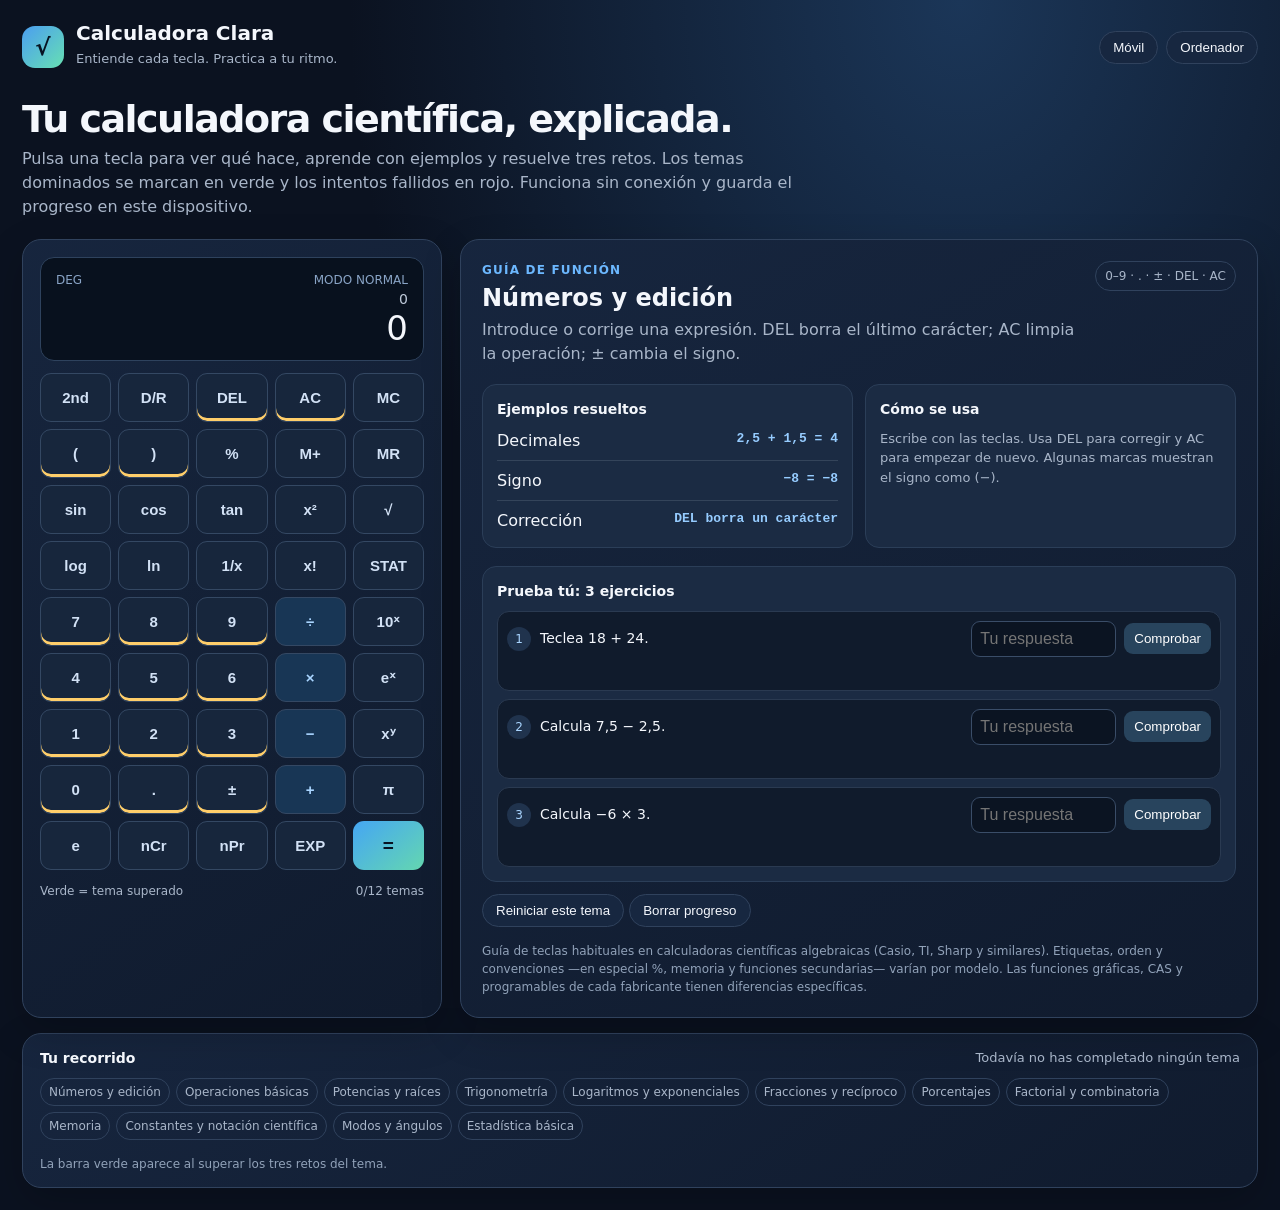
==== calculadora-cientifica/index.html @ 8435534e "Corrige la carga de Calculadora Clara" ====
<!doctype html>
<html lang="es"><head><meta charset="utf-8"><meta name="viewport" content="width=device-width,initial-scale=1"><meta name="theme-color" content="#101a2b"><title>Calculadora Clara</title>
<style>
:root{color-scheme:dark;--bg:#0b1220;--p:#142137;--p2:#1b2b43;--line:#30425d;--text:#f4f7fc;--muted:#a9b6c9;--blue:#6cb8ff;--green:#65e0b1;--red:#ff7585;font:16px/1.5 system-ui,sans-serif}*{box-sizing:border-box}body{margin:0;background:radial-gradient(ellipse at 75% 0,#1b3658,transparent 45%),var(--bg);color:var(--text);min-height:100vh}.app{max-width:1400px;margin:auto;padding:22px}.top{display:flex;align-items:center;justify-content:space-between;margin-bottom:25px}.brand{display:flex;gap:12px;align-items:center}.mark{display:grid;place-items:center;width:42px;height:42px;border-radius:13px;background:linear-gradient(135deg,#4b9ef0,#67e0b3);color:#071321;font-size:23px;font-weight:900}.brand h1{font-size:20px;margin:0;line-height:1.15}.brand p{font-size:13px;color:var(--muted);margin:4px 0}.actions{display:flex;gap:8px}.btn{border:1px solid var(--line);background:#172740;color:var(--text);border-radius:999px;padding:8px 13px;cursor:pointer}.btn[aria-pressed=true]{border-color:var(--blue);color:var(--blue)}.hero{margin-bottom:20px}.hero h2{font-size:clamp(26px,3vw,38px);line-height:1.12;margin:0 0 7px;letter-spacing:-.04em}.hero p{color:var(--muted);margin:0;max-width:800px}.layout{display:grid;grid-template-columns:minmax(300px,420px) minmax(390px,1fr);gap:18px}.panel{background:linear-gradient(145deg,#17263ff5,#101b2efa);border:1px solid var(--line);border-radius:19px;box-shadow:0 14px 40px #0003}.calc{padding:17px}.screen{background:#08111e;border:1px solid #2e425d;border-radius:14px;padding:13px 15px;min-height:104px;text-align:right;display:flex;flex-direction:column;justify-content:space-between;margin-bottom:12px}.meta{display:flex;justify-content:space-between;color:#89a4c6;font-size:12px}.expr{color:#bdc9d9;font-size:14px;min-height:21px;overflow-wrap:anywhere}.result{font-size:34px;line-height:1.1;overflow-wrap:anywhere}.keys{display:grid;grid-template-columns:repeat(5,1fr);gap:7px}.key{min-height:49px;border:1px solid #344863;border-radius:11px;background:#21314a;color:inherit;font-weight:650;font-size:15px;cursor:pointer}.key:hover{border-color:var(--blue)}.key.f{background:#17263c;color:#d2e1f5}.key.op{background:#183655;color:#a9d5ff}.key.eq{background:linear-gradient(140deg,#45a6f4,#64d7b0);color:#071321;border:0;font-size:19px}.key[data-state=good]{background:#144633;border-color:#3ac58c}.key[data-state=bad]{background:#512732;border-color:#ef667a}.key[data-state=working]{box-shadow:inset 0 -3px #ffce6a}.calcfoot{display:flex;justify-content:space-between;color:var(--muted);font-size:12px;margin-top:12px}.study{padding:21px}.eyebrow{font-size:12px;letter-spacing:.1em;color:var(--blue);font-weight:750}.head{display:flex;justify-content:space-between;gap:12px}.study h3{font-size:24px;margin:5px 0;line-height:1.2}.intro{color:var(--muted);margin:0}.pill{border:1px solid var(--line);border-radius:20px;height:max-content;padding:5px 9px;color:var(--muted);font-size:12px;white-space:nowrap}.cards{display:grid;grid-template-columns:1fr 1fr;gap:12px;margin:18px 0}.sub{background:var(--p2);border:1px solid #2b3e58;border-radius:14px;padding:14px}.sub h4{margin:0 0 9px;font-size:14px}.examples{display:grid;gap:8px}.example{display:flex;justify-content:space-between;gap:7px;padding-bottom:7px;border-bottom:1px solid #34445a}.example:last-child{border:0;padding:0}.example code{color:#96ccff;font-weight:600;font-size:13px}.hint,.note{font-size:13px;color:var(--muted);margin:0}.tasks{display:grid;gap:8px}.task{display:grid;grid-template-columns:25px 1fr minmax(100px,145px) auto;align-items:center;gap:8px;background:#101b2c;border:1px solid #2a3a51;border-radius:12px;padding:9px}.num{display:grid;place-items:center;width:24px;height:24px;border-radius:50%;background:#20334d;color:#a9d5ff;font-size:12px}.q{font-size:14px;margin:0}.answer{min-width:0;width:100%;background:#0b1422;border:1px solid #3a4d68;border-radius:9px;color:white;padding:8px;font-size:16px}.check{border:0;background:#28445d;border-radius:9px;color:white;padding:8px 10px;cursor:pointer}.msg{grid-column:2/-1;font-size:12px;color:var(--muted);min-height:16px}.msg.ok{color:var(--green)}.msg.no{color:#ff9aa5}.reset{margin-top:12px}.progress{padding:14px 17px;margin-top:15px}.phead{display:flex;justify-content:space-between;margin-bottom:9px}.phead strong{font-size:14px}.phead span{color:var(--muted);font-size:13px}.chips{display:flex;flex-wrap:wrap;gap:6px}.chip{border:1px solid var(--line);border-radius:20px;padding:4px 8px;color:var(--muted);font-size:12px}.chip.good{background:#12422f;color:#9cf0cc;border-color:#317d60}.chip.bad{background:#421e29;color:#ffbdc5;border-color:#854350}.note{font-size:12px;color:#91a2b9;margin-top:15px}.toast{position:fixed;bottom:18px;left:50%;transform:translate(-50%,18px);opacity:0;background:#e8f6ff;color:#102238;padding:10px 15px;border-radius:10px;transition:.2s;pointer-events:none}.toast.show{opacity:1;transform:translate(-50%,0)}button:focus-visible,input:focus-visible{outline:3px solid var(--blue);outline-offset:2px}
@media(max-width:900px){.layout{grid-template-columns:minmax(280px,360px) minmax(360px,1fr)}.key{min-height:46px}}
@media(max-width:740px){.app{padding:13px}.top{align-items:flex-start}.brand h1{font-size:18px}.layout{display:flex;flex-direction:column}.layout>*{width:100%}.hero p{font-size:14px}.calc{padding:13px}.keys{gap:6px}.study{padding:17px}.cards{grid-template-columns:1fr;margin:14px 0}.task{grid-template-columns:24px 1fr auto}.q{grid-column:2/4}.answer{grid-column:2/3}.check{grid-column:3/4}.msg{grid-column:2/4}}
@media(max-width:420px){.app{padding:10px}.keys{gap:5px}.key{min-height:43px;font-size:14px}.calc{padding:10px}.study{padding:14px}.head{display:block}.pill{display:inline-block;margin-top:9px}.actions{flex-direction:column}}
@media(min-width:741px){body.mobile .layout{display:flex;flex-direction:column}body.mobile .layout>*{width:100%}body.desktop .layout{display:grid;grid-template-columns:minmax(300px,420px) minmax(390px,1fr)}}
</style></head><body><main class="app">
<header class="top"><div class="brand"><div class="mark">√</div><div><h1>Calculadora Clara</h1><p>Entiende cada tecla. Practica a tu ritmo.</p></div></div><div class="actions"><button class="btn" id="mob">Móvil</button><button class="btn" id="desk">Ordenador</button></div></header>
<section class="hero"><h2>Tu calculadora científica, explicada.</h2><p>Pulsa una tecla para ver qué hace, aprende con ejemplos y resuelve tres retos. Los temas dominados se marcan en verde y los intentos fallidos en rojo. Funciona sin conexión y guarda el progreso en este dispositivo.</p></section>
<div class="layout"><section class="panel calc"><div class="screen" aria-live="polite"><div class="meta"><span id="angle">DEG</span><span id="shift">MODO NORMAL</span></div><div class="expr" id="expr">0</div><div class="result" id="result">0</div></div><div class="keys" id="keys"></div><div class="calcfoot"><span>Verde = tema superado</span><span id="count">0/12 temas</span></div></section>
<section class="panel study" aria-live="polite"><div class="head"><div><div class="eyebrow">GUÍA DE FUNCIÓN</div><h3 id="title">Explora la calculadora</h3><p class="intro" id="intro"></p></div><span class="pill" id="aliases">Guía adaptable</span></div><div class="cards"><section class="sub"><h4>Ejemplos resueltos</h4><div class="examples" id="examples"></div></section><section class="sub"><h4>Cómo se usa</h4><p class="hint" id="hint"></p></section></div><section class="sub"><h4>Prueba tú: 3 ejercicios</h4><div class="tasks" id="tasks"></div></section><button class="btn reset" id="reset">Reiniciar este tema</button> <button class="btn reset" id="resetall">Borrar progreso</button><p class="note">Guía de teclas habituales en calculadoras científicas algebraicas (Casio, TI, Sharp y similares). Etiquetas, orden y convenciones —en especial %, memoria y funciones secundarias— varían por modelo. Las funciones gráficas, CAS y programables de cada fabricante tienen diferencias específicas.</p></section></div>
<section class="panel progress"><div class="phead"><strong>Tu recorrido</strong><span id="ptext">Todavía no has completado ningún tema</span></div><div class="chips" id="chips"></div><p class="note">La barra verde aparece al superar los tres retos del tema.</p></section></main><div class="toast" id="toast"></div>
<script>
const D={
numbers:['Números y edición','Introduce o corrige una expresión. DEL borra el último carácter; AC limpia la operación; ± cambia el signo.','0–9 · . · ± · DEL · AC',[['Decimales','2,5 + 1,5 = 4'],['Signo','−8 = −8'],['Corrección','DEL borra un carácter']],'Escribe con las teclas. Usa DEL para corregir y AC para empezar de nuevo. Algunas marcas muestran el signo como (−).',[['Teclea 18 + 24.',42],['Calcula 7,5 − 2,5.',5],['Calcula −6 × 3.',-18]]],
arithmetic:['Operaciones básicas','La prioridad habitual es multiplicación y división antes de suma y resta.','+ · − · × · ÷ · =',[['Prioridad','3 + 4 × 2 = 11'],['Paréntesis','(3 + 4) × 2 = 14'],['División','45 ÷ 9 = 5']],'Usa paréntesis para cambiar la prioridad y = para calcular.',[['Calcula 16 + 27.',43],['Calcula 9 × 8 − 12.',60],['Calcula (36 + 12) ÷ 6.',8]]],
powers:['Potencias y raíces','Elevar multiplica una base por sí misma. La raíz cuadrada deshace el cuadrado; algunos modelos añaden raíces cúbicas y de índice n.','x² · xʸ · √ · ³√ · ⁿ√',[['Cuadrado','7² = 49'],['Raíz','√144 = 12'],['Potencia','2⁵ = 32']],'Escribe la base y pulsa x². Para xʸ, introduce base, exponente y =. La raíz puede estar impresa encima de otra tecla.',[['Calcula 9².',81],['Calcula √196.',14],['Calcula 3 elevado a 4.',81]]],
trig:['Trigonometría','Seno, coseno y tangente relacionan un ángulo con los lados de un triángulo. Comprueba DEG/RAD antes de operar.','sin · cos · tan · inversas',[['Seno','sin(30°) = 0,5'],['Coseno','cos(60°) = 0,5'],['Tangente','tan(45°) = 1']],'Selecciona DEG para estos retos. SHIFT/2nd suele activar la función inversa. La posición y el orden varían entre modelos.',[['En DEG: sin(30°).',.5],['En DEG: cos(60°).',.5],['En DEG: tan(45°).',1]]],
logs:['Logaritmos y exponenciales','log responde a «¿a qué exponente elevo 10?». ln es el logaritmo natural, de base e.','log · ln · 10ˣ · eˣ',[['Base 10','log(1000) = 3'],['Natural','ln(e) = 1'],['Exponencial','10² = 100']],'log/10ˣ y ln/eˣ suelen compartir tecla: SHIFT/2nd activa la función secundaria.',[['Calcula log(100).',2],['Calcula ln(e²).',2],['Calcula 10³.',1000]]],
fractions:['Fracciones y recíproco','Una fracción a/b equivale a una división. S↔D alterna entre decimal y fracción en modelos compatibles.','a b/c · S↔D · 1/x',[['Fracción','3/4 = 0,75'],['Recíproco','1/8 = 0,125'],['División','7/2 = 3,5']],'Usa ÷ o 1/x para invertir el valor. Las teclas de fracción son específicas de algunos modelos.',[['Calcula 3 ÷ 4.',.75],['Calcula 1 ÷ 5.',.2],['Calcula 7 ÷ 2.',3.5]]],
percent:['Porcentajes','% significa centésimas. La regla en operaciones encadenadas puede cambiar según la marca.','% · porcentaje',[['Porcentaje','15 ÷ 100 = 0,15'],['Parte','200 × 15 ÷ 100 = 30'],['Aumento','80 + 10 % de 80 = 88']],'Para hallar un porcentaje: total × porcentaje ÷ 100. Verifica el manual para operaciones directas con %.',[['10 % de 250.',25],['25 % de 80.',20],['60 sube un 10 %. Precio final?',66]]],
factorial:['Factorial y combinatoria','n! multiplica enteros desde 1 hasta n. nCr cuenta combinaciones; nPr cuenta permutaciones.','x! · nCr · nPr',[['Factorial','5! = 120'],['Combinación','5C2 = 10'],['Permutación','5P2 = 20']],'! suele ser secundaria. nCr y nPr suelen aparecer en PROB; introduce n, función y r.',[['4 factorial.',24],['Combinaciones de 6 tomados de 2.',15],['Permutaciones de 5 tomados de 2.',20]]],
memory:['Memoria','MS guarda, MR recupera, M+ suma, M− resta y MC borra la memoria.','MC · MR · M+ · M− · MS · STO · RCL',[['Guardar','MS guarda el resultado'],['Recuperar','MR devuelve el valor'],['Acumular','M+ suma a memoria']],'Algunos modelos usan STO/RCL y varios registros M. Guarda y recupera el valor indicado en cada reto.',[['Guarda 12 y recupéralo.',12],['Guarda 7 y suma 5 con M+.',12],['Guarda 20 y resta 8 con M−.',12]]],
constants:['Constantes y notación científica','π y e son constantes. EXP/EE introduce un número multiplicado por una potencia de diez.','π · e · EXP · EE',[['Pi','π ≈ 3,14159'],['Constante e','e ≈ 2,71828'],['Científica','3 EXP 4 = 30 000']],'π y e pueden estar en una tecla secundaria. EXP/EE significa ×10^; no es la constante e.',[['π a dos decimales.',3.14],['e a dos decimales.',2.72],['Calcula 4 × 10³.',4000]]],
modes:['Modos y ángulos','DEG usa grados y RAD radianes. MODE/SETUP contiene opciones de formato y unidades que dependen del modelo.','MODE · SETUP · DEG · RAD · FIX · SCI',[['Grados','90° = π/2 rad'],['Radianes','π rad = 180°'],['Formato','FIX 2 muestra 2 decimales']],'Comprueba DEG/RAD antes de trigonometría. El contenido de MODE/SETUP varía entre modelos.',[['En DEG: sin(90°).',1],['En DEG: cos(0°).',1],['π radianes a grados.',180]]],
stats:['Estadística básica','El modo estadístico resume conjuntos de datos. x̄ es la media, n cuenta elementos y rango es máximo menos mínimo.','STAT · DATA · x̄ · σ · n',[['Media','2, 4, 6 → x̄ = 4'],['Recuento','2, 4, 6 → n = 3'],['Rango','6 − 2 = 4']],'Entra en STAT, introduce los datos con DATA o = y consulta resultados. Nombres y separadores varían.',[['Media de 2, 4 y 6.',4],['Cuántos datos: 5, 8, 11, 14?',4],['Rango de 3, 7 y 10.',7]]]
};
const K=[['modes','2nd'],['modes','D/R'],['numbers','DEL'],['numbers','AC'],['memory','MC'],['numbers','('],['numbers',')'],['percent','%'],['memory','M+'],['memory','MR'],['trig','sin'],['trig','cos'],['trig','tan'],['powers','x²'],['powers','√'],['logs','log'],['logs','ln'],['fractions','1/x'],['factorial','x!'],['stats','STAT'],['numbers','7'],['numbers','8'],['numbers','9'],['arithmetic','÷'],['logs','10ˣ'],['numbers','4'],['numbers','5'],['numbers','6'],['arithmetic','×'],['logs','eˣ'],['numbers','1'],['numbers','2'],['numbers','3'],['arithmetic','−'],['powers','xʸ'],['numbers','0'],['numbers','.'],['numbers','±'],['arithmetic','+'],['constants','π'],['constants','e'],['factorial','nCr'],['factorial','nPr'],['constants','EXP'],['arithmetic','=']];
let topicId='numbers',expr='',val=null,mem=0,shifted=false,ang='DEG',bad={},done=JSON.parse(localStorage.getItem('cc_done')||'{}');const $=s=>document.querySelector(s);
function fmt(x){if(!Number.isFinite(x))return'Error';return Number(x.toPrecision(11)).toLocaleString('es-ES',{maximumFractionDigits:9,useGrouping:false})}
function screen(){$('#expr').textContent=expr||'0';$('#result').textContent=val===null?'0':fmt(val);$('#angle').textContent=ang;$('#shift').textContent=shifted?'MODO SHIFT':'MODO NORMAL'}
function calculate(s){s=s.replaceAll('×','*').replaceAll('÷','/').replaceAll('−','-').replaceAll('π','PI').replace(/\b(e)\b/g,'EULER').replaceAll('^','**').replace(/(\d+(?:\.\d+)?)%/g,'($1/100)').replace(/(\d+(?:\.\d+)?)!/g,'fact($1)');if(!s.trim()||!/^[0-9+*/().,%\sA-Z_a-z*-]+$/.test(s))throw Error();let allow=['sin','cos','tan','asin','acos','atan','sqrt','log','ln','abs','fact','nCr','nPr','PI','EULER'];if((s.match(/[A-Za-z_]+/g)||[]).some(w=>!allow.includes(w)))throw Error();let r=ang==='DEG'?Math.PI/180:1;let f=new Function('sin','cos','tan','asin','acos','atan','sqrt','log','ln','abs','fact','nCr','nPr','PI','EULER','return ('+s+')');let comb=(n,k)=>{if(!Number.isInteger(n)||!Number.isInteger(k)||k<0||k>n)throw Error();let a=1;for(let i=1;i<=k;i++)a=a*(n-i+1)/i;return a},perm=(n,k)=>{if(!Number.isInteger(n)||!Number.isInteger(k)||k<0||k>n)throw Error();let a=1;for(let i=0;i<k;i++)a*=n-i;return a};let n=f(x=>Math.sin(x*r),x=>Math.cos(x*r),x=>Math.tan(x*r),x=>Math.asin(x)/r,x=>Math.acos(x)/r,x=>Math.atan(x)/r,Math.sqrt,Math.log10,Math.log,Math.abs,n=>{if(!Number.isInteger(n)||n<0||n>170)throw Error();let a=1;for(let i=2;i<=n;i++)a*=i;return a},comb,perm,Math.PI,Math.E);if(!Number.isFinite(n))throw Error();return n}
function renderTopic(id){if(id==='shift')return;topicId=id;let d=D[id];$('#title').textContent=d[0];$('#intro').textContent=d[1];$('#aliases').textContent=d[2];$('#examples').innerHTML=d[3].map(e=>'<div class="example"><span>'+e[0]+'</span><code>'+e[1]+'</code></div>').join('');$('#hint').textContent=d[4];renderTasks();paint()}
function renderTasks(){let d=D[topicId],flags=JSON.parse(localStorage.getItem('cc_tasks')||'{}')[topicId]||[];$('#tasks').innerHTML='';d[5].forEach((item,i)=>{let q=item[0],expected=item[1],row=document.createElement('div');row.className='task';row.innerHTML='<span class="num">'+(i+1)+'</span><p class="q">'+q+'</p><input class="answer" inputmode="decimal" placeholder="Tu respuesta" aria-label="Respuesta del ejercicio '+(i+1)+'"><button class="check">Comprobar</button><span class="msg"></span>';let input=row.querySelector('input'),msg=row.querySelector('.msg');if(flags[i]){msg.textContent='Reto superado';msg.className='msg ok'}row.querySelector('button').onclick=()=>{let got=Number(input.value.trim().replace(',','.')),ok=input.value.trim()!==''&&Number.isFinite(got)&&Math.abs(got-expected)<=Math.max(.0001,Math.abs(expected)*.0001),all=JSON.parse(localStorage.getItem('cc_tasks')||'{}');all[topicId]=all[topicId]||[false,false,false];if(ok){all[topicId][i]=true;msg.textContent='¡Correcto! Reto superado.';msg.className='msg ok'}else{bad[topicId]=true;msg.textContent='No coincide. Revisa el ejemplo y prueba otra vez.';msg.className='msg no'}localStorage.setItem('cc_tasks',JSON.stringify(all));if(all[topicId].every(Boolean)){done[topicId]=true;localStorage.setItem('cc_done',JSON.stringify(done));bad[topicId]=false;toast('¡Tema completado! Las teclas se han puesto en verde.')}paint()};$('#tasks').appendChild(row)})}
function paint(){document.querySelectorAll('.key').forEach(b=>{let id=b.dataset.topic;b.removeAttribute('data-state');if(done[id])b.dataset.state='good';else if(bad[id])b.dataset.state='bad';else if(topicId===id)b.dataset.state='working'});let ids=Object.keys(D),n=ids.filter(x=>done[x]).length;$('#count').textContent=n+'/'+ids.length+' temas';$('#ptext').textContent=n? n+' de '+ids.length+' temas completados':'Todavía no has completado ningún tema';$('#chips').innerHTML=ids.map(x=>'<span class="chip '+(done[x]?'good':bad[x]?'bad':'')+'">'+D[x][0]+'</span>').join('')}
function toast(s){let t=$('#toast');t.textContent=s;t.classList.add('show');clearTimeout(toast.timer);toast.timer=setTimeout(()=>t.classList.remove('show'),2300)}
function press(k,id){if(k==='2nd'){renderTopic('modes');shifted=!shifted;screen();return}renderTopic(id);if(k==='D/R'){ang=ang==='DEG'?'RAD':'DEG';screen();return}if(k==='EXP'){expr+='*10^(';screen();return}if(k==='AC'){expr='';val=0;screen();return}if(k==='DEL'){expr=expr.slice(0,-1);val=null;screen();return}if(k==='='){try{while((expr.match(/\(/g)||[]).length>(expr.match(/\)/g)||[]).length)expr+=')';val=calculate(expr);expr=String(val)}catch{val=NaN}screen();return}if('0123456789'.includes(k)||['.','+','−','×','÷','(',')','%'].includes(k)){expr+=k;val=null;screen();return}if(k==='±'){expr=expr?'-('+expr+')':'-';screen();return}if(['π','e'].includes(k)){expr+=k;screen();return}if(k==='x²'){expr+='^2';screen();return}if(k==='xʸ'){expr+='^';screen();return}if(k==='√'){expr+='sqrt(';screen();return}if(k==='1/x'){expr=expr?'1/('+expr+')':'1/(';screen();return}if(['sin','cos','tan'].includes(k)){expr+=(shifted?'a':'')+k+'(';shifted=false;screen();return}if(['log','ln'].includes(k)){expr+=k+'(';screen();return}if(k==='10ˣ'){expr+='10^(';screen();return}if(k==='eˣ'){expr+='e^(';screen();return}if(k==='x!'){expr+='!';screen();return}if(['MODE','STAT'].includes(k)){renderTopic(k==='STAT'?'stats':'modes');return}if(k==='MS'){try{mem=calculate(expr);toast('Valor guardado en memoria.')}catch{toast('Introduce primero una operación válida.')}return}if(k==='MR'){expr+=String(mem);screen();return}if(k==='M+'){try{mem+=calculate(expr);toast('Valor sumado a la memoria.')}catch{toast('Introduce primero una operación válida.')}return}if(k==='MC'){mem=0;toast('Memoria borrada.');return}if(['nCr','nPr'].includes(k)){expr=k+'('+expr+',';screen();return}}
function toast(x){let t=$('#toast');t.textContent=x;t.classList.add('show');clearTimeout(toast.timer);toast.timer=setTimeout(()=>t.classList.remove('show'),2200)}
document.querySelector('#reset').onclick=()=>{let a=JSON.parse(localStorage.getItem('cc_tasks')||'{}');delete a[topicId];localStorage.setItem('cc_tasks',JSON.stringify(a));delete done[topicId];localStorage.setItem('cc_done',JSON.stringify(done));delete bad[topicId];renderTasks();paint();toast('Retos reiniciados.')};
document.querySelector('#resetall').onclick=()=>{if(confirm('¿Borrar el progreso guardado en este dispositivo?')){localStorage.removeItem('cc_tasks');localStorage.removeItem('cc_done');done={};bad={};renderTasks();paint();toast('Progreso borrado.')}};
document.querySelector('#mob').onclick=()=>{document.body.classList.remove('desktop');document.body.classList.add('mobile');$('#mob').setAttribute('aria-pressed','true');$('#desk').setAttribute('aria-pressed','false')};
document.querySelector('#desk').onclick=()=>{document.body.classList.remove('mobile');document.body.classList.add('desktop');$('#desk').setAttribute('aria-pressed','true');$('#mob').setAttribute('aria-pressed','false')};
K.forEach(([id,k])=>{let b=document.createElement('button');b.className='key '+(['+','−','×','÷'].includes(k)?'op':k==='='?'eq':'f');b.dataset.topic=id;b.textContent=k;b.onclick=()=>press(k,id);$('#keys').appendChild(b)});renderTopic('numbers');screen();paint();
</script></body></html>
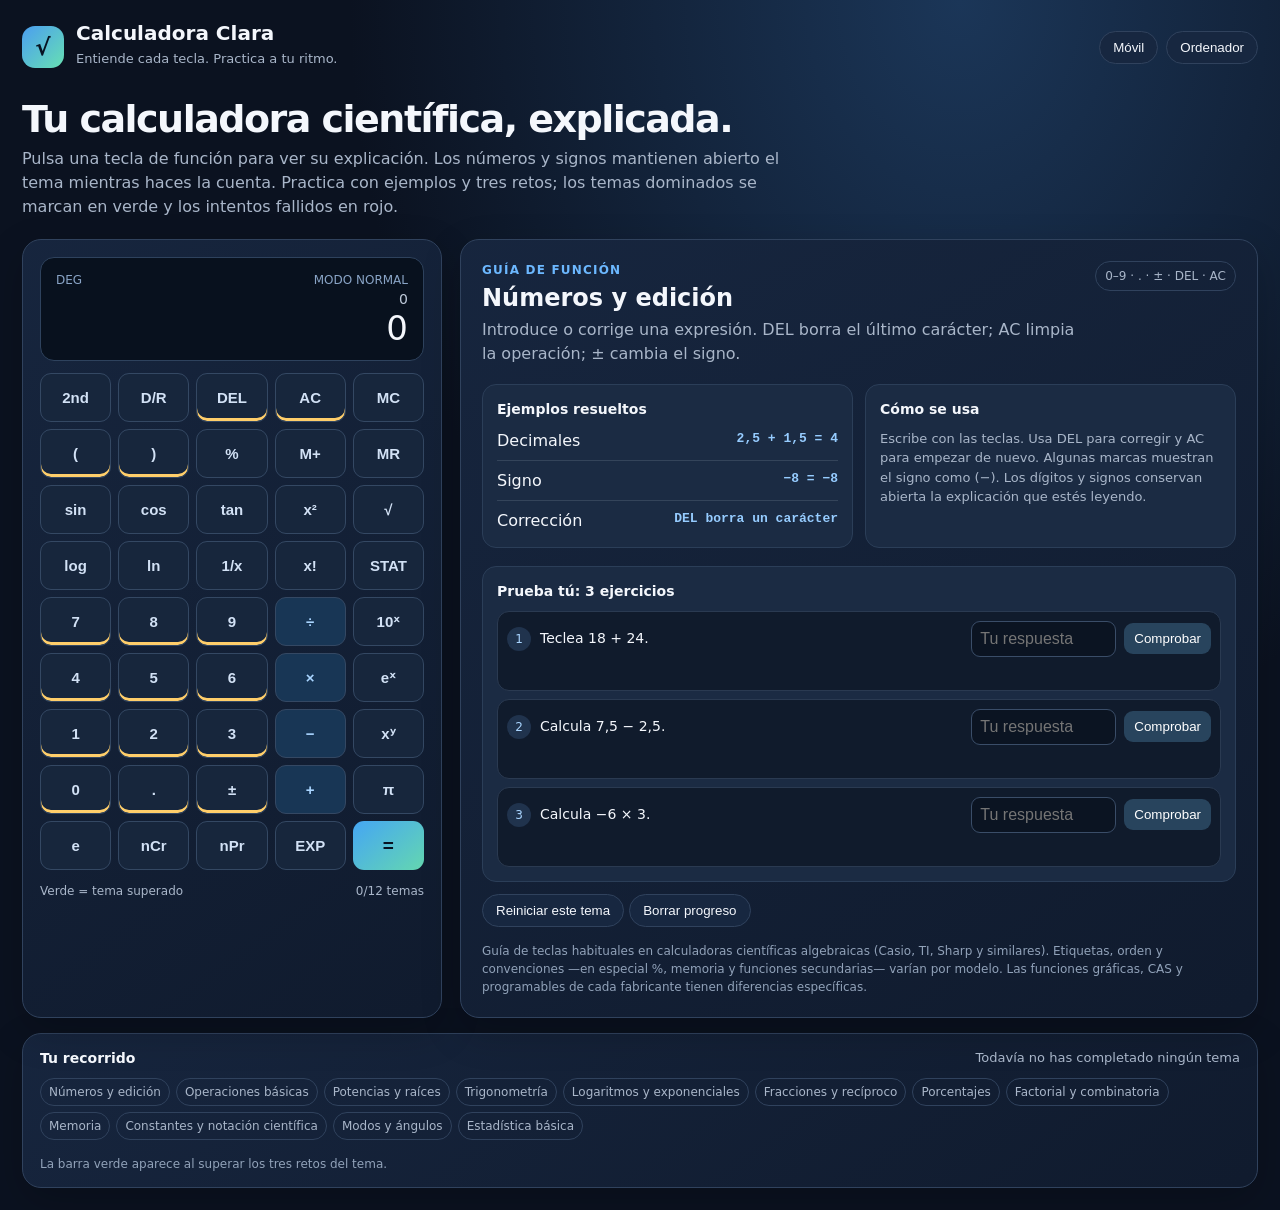
==== commit 27f84139: "Fix calculator input flow and unary operations" ====
--- a/calculadora-cientifica/index.html
+++ b/calculadora-cientifica/index.html
@@ -8,17 +8,17 @@
 @media(min-width:741px){body.mobile .layout{display:flex;flex-direction:column}body.mobile .layout>*{width:100%}body.desktop .layout{display:grid;grid-template-columns:minmax(300px,420px) minmax(390px,1fr)}}
 </style></head><body><main class="app">
 <header class="top"><div class="brand"><div class="mark">√</div><div><h1>Calculadora Clara</h1><p>Entiende cada tecla. Practica a tu ritmo.</p></div></div><div class="actions"><button class="btn" id="mob">Móvil</button><button class="btn" id="desk">Ordenador</button></div></header>
-<section class="hero"><h2>Tu calculadora científica, explicada.</h2><p>Pulsa una tecla para ver qué hace, aprende con ejemplos y resuelve tres retos. Los temas dominados se marcan en verde y los intentos fallidos en rojo. Funciona sin conexión y guarda el progreso en este dispositivo.</p></section>
+<section class="hero"><h2>Tu calculadora científica, explicada.</h2><p>Pulsa una tecla de función para ver su explicación. Los números y signos mantienen abierto el tema mientras haces la cuenta. Practica con ejemplos y tres retos; los temas dominados se marcan en verde y los intentos fallidos en rojo.</p></section>
 <div class="layout"><section class="panel calc"><div class="screen" aria-live="polite"><div class="meta"><span id="angle">DEG</span><span id="shift">MODO NORMAL</span></div><div class="expr" id="expr">0</div><div class="result" id="result">0</div></div><div class="keys" id="keys"></div><div class="calcfoot"><span>Verde = tema superado</span><span id="count">0/12 temas</span></div></section>
 <section class="panel study" aria-live="polite"><div class="head"><div><div class="eyebrow">GUÍA DE FUNCIÓN</div><h3 id="title">Explora la calculadora</h3><p class="intro" id="intro"></p></div><span class="pill" id="aliases">Guía adaptable</span></div><div class="cards"><section class="sub"><h4>Ejemplos resueltos</h4><div class="examples" id="examples"></div></section><section class="sub"><h4>Cómo se usa</h4><p class="hint" id="hint"></p></section></div><section class="sub"><h4>Prueba tú: 3 ejercicios</h4><div class="tasks" id="tasks"></div></section><button class="btn reset" id="reset">Reiniciar este tema</button> <button class="btn reset" id="resetall">Borrar progreso</button><p class="note">Guía de teclas habituales en calculadoras científicas algebraicas (Casio, TI, Sharp y similares). Etiquetas, orden y convenciones —en especial %, memoria y funciones secundarias— varían por modelo. Las funciones gráficas, CAS y programables de cada fabricante tienen diferencias específicas.</p></section></div>
 <section class="panel progress"><div class="phead"><strong>Tu recorrido</strong><span id="ptext">Todavía no has completado ningún tema</span></div><div class="chips" id="chips"></div><p class="note">La barra verde aparece al superar los tres retos del tema.</p></section></main><div class="toast" id="toast"></div>
 <script>
 const D={
-numbers:['Números y edición','Introduce o corrige una expresión. DEL borra el último carácter; AC limpia la operación; ± cambia el signo.','0–9 · . · ± · DEL · AC',[['Decimales','2,5 + 1,5 = 4'],['Signo','−8 = −8'],['Corrección','DEL borra un carácter']],'Escribe con las teclas. Usa DEL para corregir y AC para empezar de nuevo. Algunas marcas muestran el signo como (−).',[['Teclea 18 + 24.',42],['Calcula 7,5 − 2,5.',5],['Calcula −6 × 3.',-18]]],
+numbers:['Números y edición','Introduce o corrige una expresión. DEL borra el último carácter; AC limpia la operación; ± cambia el signo.','0–9 · . · ± · DEL · AC',[['Decimales','2,5 + 1,5 = 4'],['Signo','−8 = −8'],['Corrección','DEL borra un carácter']],'Escribe con las teclas. Usa DEL para corregir y AC para empezar de nuevo. Algunas marcas muestran el signo como (−). Los dígitos y signos conservan abierta la explicación que estés leyendo.',[['Teclea 18 + 24.',42],['Calcula 7,5 − 2,5.',5],['Calcula −6 × 3.',-18]]],
 arithmetic:['Operaciones básicas','La prioridad habitual es multiplicación y división antes de suma y resta.','+ · − · × · ÷ · =',[['Prioridad','3 + 4 × 2 = 11'],['Paréntesis','(3 + 4) × 2 = 14'],['División','45 ÷ 9 = 5']],'Usa paréntesis para cambiar la prioridad y = para calcular.',[['Calcula 16 + 27.',43],['Calcula 9 × 8 − 12.',60],['Calcula (36 + 12) ÷ 6.',8]]],
-powers:['Potencias y raíces','Elevar multiplica una base por sí misma. La raíz cuadrada deshace el cuadrado; algunos modelos añaden raíces cúbicas y de índice n.','x² · xʸ · √ · ³√ · ⁿ√',[['Cuadrado','7² = 49'],['Raíz','√144 = 12'],['Potencia','2⁵ = 32']],'Escribe la base y pulsa x². Para xʸ, introduce base, exponente y =. La raíz puede estar impresa encima de otra tecla.',[['Calcula 9².',81],['Calcula √196.',14],['Calcula 3 elevado a 4.',81]]],
-trig:['Trigonometría','Seno, coseno y tangente relacionan un ángulo con los lados de un triángulo. Comprueba DEG/RAD antes de operar.','sin · cos · tan · inversas',[['Seno','sin(30°) = 0,5'],['Coseno','cos(60°) = 0,5'],['Tangente','tan(45°) = 1']],'Selecciona DEG para estos retos. SHIFT/2nd suele activar la función inversa. La posición y el orden varían entre modelos.',[['En DEG: sin(30°).',.5],['En DEG: cos(60°).',.5],['En DEG: tan(45°).',1]]],
-logs:['Logaritmos y exponenciales','log responde a «¿a qué exponente elevo 10?». ln es el logaritmo natural, de base e.','log · ln · 10ˣ · eˣ',[['Base 10','log(1000) = 3'],['Natural','ln(e) = 1'],['Exponencial','10² = 100']],'log/10ˣ y ln/eˣ suelen compartir tecla: SHIFT/2nd activa la función secundaria.',[['Calcula log(100).',2],['Calcula ln(e²).',2],['Calcula 10³.',1000]]],
+powers:['Potencias y raíces','Elevar multiplica una base por sí misma. La raíz cuadrada deshace el cuadrado; algunos modelos añaden raíces cúbicas y de índice n.','x² · xʸ · √ · ³√ · ⁿ√',[['Cuadrado','7² = 49'],['Raíz','√144 = 12'],['Potencia','2⁵ = 32']],'Escribe la base y pulsa x². Para xʸ, introduce base, exponente y =. La raíz funciona antes o después de escribir el número.',[['Calcula 9².',81],['Calcula √196.',14],['Calcula 3 elevado a 4.',81]]],
+trig:['Trigonometría','Seno, coseno y tangente relacionan un ángulo con los lados de un triángulo. Comprueba DEG/RAD antes de operar.','sin · cos · tan · inversas',[['Seno','sin(30°) = 0,5'],['Coseno','cos(60°) = 0,5'],['Tangente','tan(45°) = 1']],'Selecciona DEG para estos retos. Puedes pulsar sin antes o después de introducir el ángulo. SHIFT/2nd suele activar la función inversa.',[['En DEG: sin(30°).',.5],['En DEG: cos(60°).',.5],['En DEG: tan(45°).',1]]],
+logs:['Logaritmos y exponenciales','log responde a «¿a qué exponente elevo 10?». ln es el logaritmo natural, de base e.','log · ln · 10ˣ · eˣ',[['Base 10','log(1000) = 3'],['Natural','ln(e) = 1'],['Exponencial','10² = 100']],'log y ln aceptan el argumento antes o después de pulsar la tecla. SHIFT/2nd suele activar 10ˣ y eˣ.',[['Calcula log(100).',2],['Calcula ln(e²).',2],['Calcula 10³.',1000]]],
 fractions:['Fracciones y recíproco','Una fracción a/b equivale a una división. S↔D alterna entre decimal y fracción en modelos compatibles.','a b/c · S↔D · 1/x',[['Fracción','3/4 = 0,75'],['Recíproco','1/8 = 0,125'],['División','7/2 = 3,5']],'Usa ÷ o 1/x para invertir el valor. Las teclas de fracción son específicas de algunos modelos.',[['Calcula 3 ÷ 4.',.75],['Calcula 1 ÷ 5.',.2],['Calcula 7 ÷ 2.',3.5]]],
 percent:['Porcentajes','% significa centésimas. La regla en operaciones encadenadas puede cambiar según la marca.','% · porcentaje',[['Porcentaje','15 ÷ 100 = 0,15'],['Parte','200 × 15 ÷ 100 = 30'],['Aumento','80 + 10 % de 80 = 88']],'Para hallar un porcentaje: total × porcentaje ÷ 100. Verifica el manual para operaciones directas con %.',[['10 % de 250.',25],['25 % de 80.',20],['60 sube un 10 %. Precio final?',66]]],
 factorial:['Factorial y combinatoria','n! multiplica enteros desde 1 hasta n. nCr cuenta combinaciones; nPr cuenta permutaciones.','x! · nCr · nPr',[['Factorial','5! = 120'],['Combinación','5C2 = 10'],['Permutación','5P2 = 20']],'! suele ser secundaria. nCr y nPr suelen aparecer en PROB; introduce n, función y r.',[['4 factorial.',24],['Combinaciones de 6 tomados de 2.',15],['Permutaciones de 5 tomados de 2.',20]]],
@@ -36,7 +36,8 @@
 function renderTasks(){let d=D[topicId],flags=JSON.parse(localStorage.getItem('cc_tasks')||'{}')[topicId]||[];$('#tasks').innerHTML='';d[5].forEach((item,i)=>{let q=item[0],expected=item[1],row=document.createElement('div');row.className='task';row.innerHTML='<span class="num">'+(i+1)+'</span><p class="q">'+q+'</p><input class="answer" inputmode="decimal" placeholder="Tu respuesta" aria-label="Respuesta del ejercicio '+(i+1)+'"><button class="check">Comprobar</button><span class="msg"></span>';let input=row.querySelector('input'),msg=row.querySelector('.msg');if(flags[i]){msg.textContent='Reto superado';msg.className='msg ok'}row.querySelector('button').onclick=()=>{let got=Number(input.value.trim().replace(',','.')),ok=input.value.trim()!==''&&Number.isFinite(got)&&Math.abs(got-expected)<=Math.max(.0001,Math.abs(expected)*.0001),all=JSON.parse(localStorage.getItem('cc_tasks')||'{}');all[topicId]=all[topicId]||[false,false,false];if(ok){all[topicId][i]=true;msg.textContent='¡Correcto! Reto superado.';msg.className='msg ok'}else{bad[topicId]=true;msg.textContent='No coincide. Revisa el ejemplo y prueba otra vez.';msg.className='msg no'}localStorage.setItem('cc_tasks',JSON.stringify(all));if(all[topicId].every(Boolean)){done[topicId]=true;localStorage.setItem('cc_done',JSON.stringify(done));bad[topicId]=false;toast('¡Tema completado! Las teclas se han puesto en verde.')}paint()};$('#tasks').appendChild(row)})}
 function paint(){document.querySelectorAll('.key').forEach(b=>{let id=b.dataset.topic;b.removeAttribute('data-state');if(done[id])b.dataset.state='good';else if(bad[id])b.dataset.state='bad';else if(topicId===id)b.dataset.state='working'});let ids=Object.keys(D),n=ids.filter(x=>done[x]).length;$('#count').textContent=n+'/'+ids.length+' temas';$('#ptext').textContent=n? n+' de '+ids.length+' temas completados':'Todavía no has completado ningún tema';$('#chips').innerHTML=ids.map(x=>'<span class="chip '+(done[x]?'good':bad[x]?'bad':'')+'">'+D[x][0]+'</span>').join('')}
 function toast(s){let t=$('#toast');t.textContent=s;t.classList.add('show');clearTimeout(toast.timer);toast.timer=setTimeout(()=>t.classList.remove('show'),2300)}
-function press(k,id){if(k==='2nd'){renderTopic('modes');shifted=!shifted;screen();return}renderTopic(id);if(k==='D/R'){ang=ang==='DEG'?'RAD':'DEG';screen();return}if(k==='EXP'){expr+='*10^(';screen();return}if(k==='AC'){expr='';val=0;screen();return}if(k==='DEL'){expr=expr.slice(0,-1);val=null;screen();return}if(k==='='){try{while((expr.match(/\(/g)||[]).length>(expr.match(/\)/g)||[]).length)expr+=')';val=calculate(expr);expr=String(val)}catch{val=NaN}screen();return}if('0123456789'.includes(k)||['.','+','−','×','÷','(',')','%'].includes(k)){expr+=k;val=null;screen();return}if(k==='±'){expr=expr?'-('+expr+')':'-';screen();return}if(['π','e'].includes(k)){expr+=k;screen();return}if(k==='x²'){expr+='^2';screen();return}if(k==='xʸ'){expr+='^';screen();return}if(k==='√'){expr+='sqrt(';screen();return}if(k==='1/x'){expr=expr?'1/('+expr+')':'1/(';screen();return}if(['sin','cos','tan'].includes(k)){expr+=(shifted?'a':'')+k+'(';shifted=false;screen();return}if(['log','ln'].includes(k)){expr+=k+'(';screen();return}if(k==='10ˣ'){expr+='10^(';screen();return}if(k==='eˣ'){expr+='e^(';screen();return}if(k==='x!'){expr+='!';screen();return}if(['MODE','STAT'].includes(k)){renderTopic(k==='STAT'?'stats':'modes');return}if(k==='MS'){try{mem=calculate(expr);toast('Valor guardado en memoria.')}catch{toast('Introduce primero una operación válida.')}return}if(k==='MR'){expr+=String(mem);screen();return}if(k==='M+'){try{mem+=calculate(expr);toast('Valor sumado a la memoria.')}catch{toast('Introduce primero una operación válida.')}return}if(k==='MC'){mem=0;toast('Memoria borrada.');return}if(['nCr','nPr'].includes(k)){expr=k+'('+expr+',';screen();return}}
+function applyUnary(fn){let s=expr.trim();if(!s||/[+−×÷^(,]$/.test(s)){expr+=fn+'(';return}let start=s.length;if(s.endsWith(')')){let depth=0;for(let i=s.length-1;i>=0;i--){if(s[i]===')')depth++;else if(s[i]==='('&&--depth===0){start=i;break}}while(start>0&&/[A-Za-z]/.test(s[start-1]))start--}else{while(start>0&&/[0-9.πe]/.test(s[start-1]))start--;if(start===s.length){expr+=fn+'(';return}if(start>0&&s[start-1]==='-'&&(start===1||/[+×÷(]/.test(s[start-2])))start--}expr=s.slice(0,start)+fn+'('+s.slice(start)+')'}
+function press(k,id){if(k==='2nd'){renderTopic('modes');shifted=!shifted;screen();return}if(id!=='numbers')renderTopic(id);if(k==='D/R'){ang=ang==='DEG'?'RAD':'DEG';screen();return}if(k==='EXP'){expr+='*10^(';screen();return}if(k==='AC'){expr='';val=0;screen();return}if(k==='DEL'){expr=expr.slice(0,-1);val=null;screen();return}if(k==='='){if(!expr.trim()){val=0;screen();return}try{while((expr.match(/\(/g)||[]).length>(expr.match(/\)/g)||[]).length)expr+=')';val=calculate(expr);expr=String(val)}catch{val=NaN;toast('No se pudo calcular. Revisa la expresión y el modo DEG/RAD.')}screen();return}if('0123456789'.includes(k)||['.','+','−','×','÷','(',')','%'].includes(k)){expr+=k;val=null;screen();return}if(k==='±'){expr=expr?'-('+expr+')':'-';screen();return}if(['π','e'].includes(k)){expr+=k;screen();return}if(k==='x²'){expr+='^2';screen();return}if(k==='xʸ'){expr+='^';screen();return}if(k==='√'){applyUnary('sqrt');screen();return}if(k==='1/x'){expr=expr?'1/('+expr+')':'1/(';screen();return}if(['sin','cos','tan'].includes(k)){applyUnary((shifted?'a':'')+k);shifted=false;screen();return}if(['log','ln'].includes(k)){applyUnary(k);screen();return}if(k==='10ˣ'){applyUnary('10^');screen();return}if(k==='eˣ'){applyUnary('e^');screen();return}if(k==='x!'){expr+='!';screen();return}if(['MODE','STAT'].includes(k)){renderTopic(k==='STAT'?'stats':'modes');return}if(k==='MS'){try{mem=calculate(expr);toast('Valor guardado en memoria.')}catch{toast('Introduce primero una operación válida.')}return}if(k==='MR'){expr+=String(mem);screen();return}if(k==='M+'){try{mem+=calculate(expr);toast('Valor sumado a la memoria.')}catch{toast('Introduce primero una operación válida.')}return}if(k==='MC'){mem=0;toast('Memoria borrada.');return}if(['nCr','nPr'].includes(k)){expr=k+'('+expr+',';screen();return}}
 function toast(x){let t=$('#toast');t.textContent=x;t.classList.add('show');clearTimeout(toast.timer);toast.timer=setTimeout(()=>t.classList.remove('show'),2200)}
 document.querySelector('#reset').onclick=()=>{let a=JSON.parse(localStorage.getItem('cc_tasks')||'{}');delete a[topicId];localStorage.setItem('cc_tasks',JSON.stringify(a));delete done[topicId];localStorage.setItem('cc_done',JSON.stringify(done));delete bad[topicId];renderTasks();paint();toast('Retos reiniciados.')};
 document.querySelector('#resetall').onclick=()=>{if(confirm('¿Borrar el progreso guardado en este dispositivo?')){localStorage.removeItem('cc_tasks');localStorage.removeItem('cc_done');done={};bad={};renderTasks();paint();toast('Progreso borrado.')}};
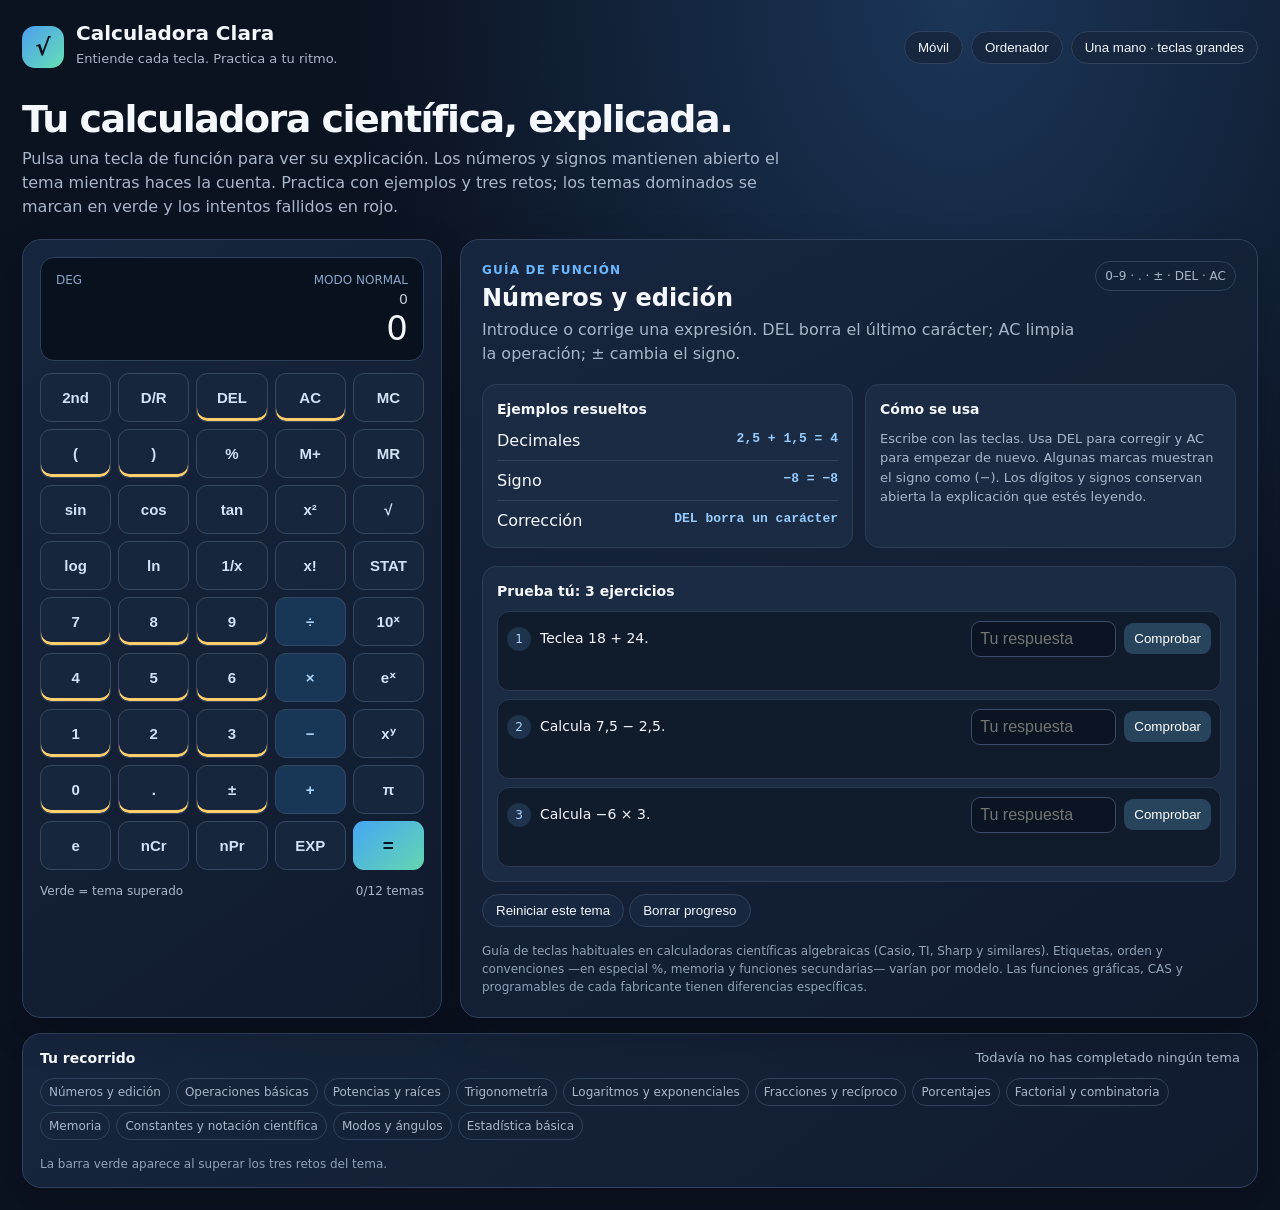
==== commit 45354119: "Aclara porcentajes y añade controles accesibles" ====
--- a/calculadora-cientifica/index.html
+++ b/calculadora-cientifica/index.html
@@ -1,17 +1,17 @@
 <!doctype html>
 <html lang="es"><head><meta charset="utf-8"><meta name="viewport" content="width=device-width,initial-scale=1"><meta name="theme-color" content="#101a2b"><title>Calculadora Clara</title>
 <style>
-:root{color-scheme:dark;--bg:#0b1220;--p:#142137;--p2:#1b2b43;--line:#30425d;--text:#f4f7fc;--muted:#a9b6c9;--blue:#6cb8ff;--green:#65e0b1;--red:#ff7585;font:16px/1.5 system-ui,sans-serif}*{box-sizing:border-box}body{margin:0;background:radial-gradient(ellipse at 75% 0,#1b3658,transparent 45%),var(--bg);color:var(--text);min-height:100vh}.app{max-width:1400px;margin:auto;padding:22px}.top{display:flex;align-items:center;justify-content:space-between;margin-bottom:25px}.brand{display:flex;gap:12px;align-items:center}.mark{display:grid;place-items:center;width:42px;height:42px;border-radius:13px;background:linear-gradient(135deg,#4b9ef0,#67e0b3);color:#071321;font-size:23px;font-weight:900}.brand h1{font-size:20px;margin:0;line-height:1.15}.brand p{font-size:13px;color:var(--muted);margin:4px 0}.actions{display:flex;gap:8px}.btn{border:1px solid var(--line);background:#172740;color:var(--text);border-radius:999px;padding:8px 13px;cursor:pointer}.btn[aria-pressed=true]{border-color:var(--blue);color:var(--blue)}.hero{margin-bottom:20px}.hero h2{font-size:clamp(26px,3vw,38px);line-height:1.12;margin:0 0 7px;letter-spacing:-.04em}.hero p{color:var(--muted);margin:0;max-width:800px}.layout{display:grid;grid-template-columns:minmax(300px,420px) minmax(390px,1fr);gap:18px}.panel{background:linear-gradient(145deg,#17263ff5,#101b2efa);border:1px solid var(--line);border-radius:19px;box-shadow:0 14px 40px #0003}.calc{padding:17px}.screen{background:#08111e;border:1px solid #2e425d;border-radius:14px;padding:13px 15px;min-height:104px;text-align:right;display:flex;flex-direction:column;justify-content:space-between;margin-bottom:12px}.meta{display:flex;justify-content:space-between;color:#89a4c6;font-size:12px}.expr{color:#bdc9d9;font-size:14px;min-height:21px;overflow-wrap:anywhere}.result{font-size:34px;line-height:1.1;overflow-wrap:anywhere}.keys{display:grid;grid-template-columns:repeat(5,1fr);gap:7px}.key{min-height:49px;border:1px solid #344863;border-radius:11px;background:#21314a;color:inherit;font-weight:650;font-size:15px;cursor:pointer}.key:hover{border-color:var(--blue)}.key.f{background:#17263c;color:#d2e1f5}.key.op{background:#183655;color:#a9d5ff}.key.eq{background:linear-gradient(140deg,#45a6f4,#64d7b0);color:#071321;border:0;font-size:19px}.key[data-state=good]{background:#144633;border-color:#3ac58c}.key[data-state=bad]{background:#512732;border-color:#ef667a}.key[data-state=working]{box-shadow:inset 0 -3px #ffce6a}.calcfoot{display:flex;justify-content:space-between;color:var(--muted);font-size:12px;margin-top:12px}.study{padding:21px}.eyebrow{font-size:12px;letter-spacing:.1em;color:var(--blue);font-weight:750}.head{display:flex;justify-content:space-between;gap:12px}.study h3{font-size:24px;margin:5px 0;line-height:1.2}.intro{color:var(--muted);margin:0}.pill{border:1px solid var(--line);border-radius:20px;height:max-content;padding:5px 9px;color:var(--muted);font-size:12px;white-space:nowrap}.cards{display:grid;grid-template-columns:1fr 1fr;gap:12px;margin:18px 0}.sub{background:var(--p2);border:1px solid #2b3e58;border-radius:14px;padding:14px}.sub h4{margin:0 0 9px;font-size:14px}.examples{display:grid;gap:8px}.example{display:flex;justify-content:space-between;gap:7px;padding-bottom:7px;border-bottom:1px solid #34445a}.example:last-child{border:0;padding:0}.example code{color:#96ccff;font-weight:600;font-size:13px}.hint,.note{font-size:13px;color:var(--muted);margin:0}.tasks{display:grid;gap:8px}.task{display:grid;grid-template-columns:25px 1fr minmax(100px,145px) auto;align-items:center;gap:8px;background:#101b2c;border:1px solid #2a3a51;border-radius:12px;padding:9px}.num{display:grid;place-items:center;width:24px;height:24px;border-radius:50%;background:#20334d;color:#a9d5ff;font-size:12px}.q{font-size:14px;margin:0}.answer{min-width:0;width:100%;background:#0b1422;border:1px solid #3a4d68;border-radius:9px;color:white;padding:8px;font-size:16px}.check{border:0;background:#28445d;border-radius:9px;color:white;padding:8px 10px;cursor:pointer}.msg{grid-column:2/-1;font-size:12px;color:var(--muted);min-height:16px}.msg.ok{color:var(--green)}.msg.no{color:#ff9aa5}.reset{margin-top:12px}.progress{padding:14px 17px;margin-top:15px}.phead{display:flex;justify-content:space-between;margin-bottom:9px}.phead strong{font-size:14px}.phead span{color:var(--muted);font-size:13px}.chips{display:flex;flex-wrap:wrap;gap:6px}.chip{border:1px solid var(--line);border-radius:20px;padding:4px 8px;color:var(--muted);font-size:12px}.chip.good{background:#12422f;color:#9cf0cc;border-color:#317d60}.chip.bad{background:#421e29;color:#ffbdc5;border-color:#854350}.note{font-size:12px;color:#91a2b9;margin-top:15px}.toast{position:fixed;bottom:18px;left:50%;transform:translate(-50%,18px);opacity:0;background:#e8f6ff;color:#102238;padding:10px 15px;border-radius:10px;transition:.2s;pointer-events:none}.toast.show{opacity:1;transform:translate(-50%,0)}button:focus-visible,input:focus-visible{outline:3px solid var(--blue);outline-offset:2px}
+:root{color-scheme:dark;--bg:#0b1220;--p:#142137;--p2:#1b2b43;--line:#30425d;--text:#f4f7fc;--muted:#a9b6c9;--blue:#6cb8ff;--green:#65e0b1;--red:#ff7585;font:16px/1.5 system-ui,sans-serif}*{box-sizing:border-box}body{margin:0;background:radial-gradient(ellipse at 75% 0,#1b3658,transparent 45%),var(--bg);color:var(--text);min-height:100vh}.app{max-width:1400px;margin:auto;padding:22px}.top{display:flex;align-items:center;justify-content:space-between;margin-bottom:25px}.brand{display:flex;gap:12px;align-items:center}.mark{display:grid;place-items:center;width:42px;height:42px;border-radius:13px;background:linear-gradient(135deg,#4b9ef0,#67e0b3);color:#071321;font-size:23px;font-weight:900}.brand h1{font-size:20px;margin:0;line-height:1.15}.brand p{font-size:13px;color:var(--muted);margin:4px 0}.actions{display:flex;gap:8px}.btn{border:1px solid var(--line);background:#172740;color:var(--text);border-radius:999px;padding:8px 13px;cursor:pointer}.btn[aria-pressed=true]{border-color:var(--blue);color:var(--blue)}.hero{margin-bottom:20px}.hero h2{font-size:clamp(26px,3vw,38px);line-height:1.12;margin:0 0 7px;letter-spacing:-.04em}.hero p{color:var(--muted);margin:0;max-width:800px}.layout{display:grid;grid-template-columns:minmax(300px,420px) minmax(390px,1fr);gap:18px}.panel{background:linear-gradient(145deg,#17263ff5,#101b2efa);border:1px solid var(--line);border-radius:19px;box-shadow:0 14px 40px #0003}.calc{padding:17px}.screen{background:#08111e;border:1px solid #2e425d;border-radius:14px;padding:13px 15px;min-height:104px;text-align:right;display:flex;flex-direction:column;justify-content:space-between;margin-bottom:12px}.meta{display:flex;justify-content:space-between;color:#89a4c6;font-size:12px}.expr{color:#bdc9d9;font-size:14px;min-height:21px;overflow-wrap:anywhere}.result{font-size:34px;line-height:1.1;overflow-wrap:anywhere}.keys{display:grid;grid-template-columns:repeat(5,1fr);gap:7px}.key{min-height:49px;border:1px solid #344863;border-radius:11px;background:#21314a;color:inherit;font-weight:650;font-size:15px;cursor:pointer}.key:hover{border-color:var(--blue)}.key.f{background:#17263c;color:#d2e1f5}.key.op{background:#183655;color:#a9d5ff}.key.eq{background:linear-gradient(140deg,#45a6f4,#64d7b0);color:#071321;border:0;font-size:19px}.key[data-state=good]{background:#144633;border-color:#3ac58c}.key[data-state=bad]{background:#512732;border-color:#ef667a}.key[data-state=working]{box-shadow:inset 0 -3px #ffce6a}body.large-keys .calc{max-width:520px;margin-left:auto}body.large-keys .keys{grid-template-columns:repeat(4,minmax(54px,1fr));gap:8px}body.large-keys .key{min-height:60px;font-size:17px}body.large-keys .task .answer,body.large-keys .task .check{min-height:48px}.calcfoot{display:flex;justify-content:space-between;color:var(--muted);font-size:12px;margin-top:12px}.study{padding:21px}.eyebrow{font-size:12px;letter-spacing:.1em;color:var(--blue);font-weight:750}.head{display:flex;justify-content:space-between;gap:12px}.study h3{font-size:24px;margin:5px 0;line-height:1.2}.intro{color:var(--muted);margin:0}.pill{border:1px solid var(--line);border-radius:20px;height:max-content;padding:5px 9px;color:var(--muted);font-size:12px;white-space:nowrap}.cards{display:grid;grid-template-columns:1fr 1fr;gap:12px;margin:18px 0}.sub{background:var(--p2);border:1px solid #2b3e58;border-radius:14px;padding:14px}.sub h4{margin:0 0 9px;font-size:14px}.examples{display:grid;gap:8px}.example{display:flex;justify-content:space-between;gap:7px;padding-bottom:7px;border-bottom:1px solid #34445a}.example:last-child{border:0;padding:0}.example code{color:#96ccff;font-weight:600;font-size:13px}.hint,.note{font-size:13px;color:var(--muted);margin:0}.tasks{display:grid;gap:8px}.task{display:grid;grid-template-columns:25px 1fr minmax(100px,145px) auto;align-items:center;gap:8px;background:#101b2c;border:1px solid #2a3a51;border-radius:12px;padding:9px}.num{display:grid;place-items:center;width:24px;height:24px;border-radius:50%;background:#20334d;color:#a9d5ff;font-size:12px}.q{font-size:14px;margin:0}.answer{min-width:0;width:100%;background:#0b1422;border:1px solid #3a4d68;border-radius:9px;color:white;padding:8px;font-size:16px}.check{border:0;background:#28445d;border-radius:9px;color:white;padding:8px 10px;cursor:pointer}.msg{grid-column:2/-1;font-size:13px;line-height:1.45;color:var(--muted);min-height:16px}.msg.ok{color:var(--green)}.msg.no{color:#ff9aa5}.reset{margin-top:12px}.progress{padding:14px 17px;margin-top:15px}.phead{display:flex;justify-content:space-between;margin-bottom:9px}.phead strong{font-size:14px}.phead span{color:var(--muted);font-size:13px}.chips{display:flex;flex-wrap:wrap;gap:6px}.chip{border:1px solid var(--line);border-radius:20px;padding:4px 8px;color:var(--muted);font-size:12px}.chip.good{background:#12422f;color:#9cf0cc;border-color:#317d60}.chip.bad{background:#421e29;color:#ffbdc5;border-color:#854350}.note{font-size:12px;color:#91a2b9;margin-top:15px}.toast{position:fixed;bottom:18px;left:50%;transform:translate(-50%,18px);opacity:0;background:#e8f6ff;color:#102238;padding:10px 15px;border-radius:10px;transition:.2s;pointer-events:none}.toast.show{opacity:1;transform:translate(-50%,0)}button:focus-visible,input:focus-visible{outline:3px solid var(--blue);outline-offset:2px}
 @media(max-width:900px){.layout{grid-template-columns:minmax(280px,360px) minmax(360px,1fr)}.key{min-height:46px}}
 @media(max-width:740px){.app{padding:13px}.top{align-items:flex-start}.brand h1{font-size:18px}.layout{display:flex;flex-direction:column}.layout>*{width:100%}.hero p{font-size:14px}.calc{padding:13px}.keys{gap:6px}.study{padding:17px}.cards{grid-template-columns:1fr;margin:14px 0}.task{grid-template-columns:24px 1fr auto}.q{grid-column:2/4}.answer{grid-column:2/3}.check{grid-column:3/4}.msg{grid-column:2/4}}
 @media(max-width:420px){.app{padding:10px}.keys{gap:5px}.key{min-height:43px;font-size:14px}.calc{padding:10px}.study{padding:14px}.head{display:block}.pill{display:inline-block;margin-top:9px}.actions{flex-direction:column}}
 @media(min-width:741px){body.mobile .layout{display:flex;flex-direction:column}body.mobile .layout>*{width:100%}body.desktop .layout{display:grid;grid-template-columns:minmax(300px,420px) minmax(390px,1fr)}}
 </style></head><body><main class="app">
-<header class="top"><div class="brand"><div class="mark">√</div><div><h1>Calculadora Clara</h1><p>Entiende cada tecla. Practica a tu ritmo.</p></div></div><div class="actions"><button class="btn" id="mob">Móvil</button><button class="btn" id="desk">Ordenador</button></div></header>
+<header class="top"><div class="brand"><div class="mark">√</div><div><h1>Calculadora Clara</h1><p>Entiende cada tecla. Practica a tu ritmo.</p></div></div><div class="actions"><button class="btn" id="mob">Móvil</button><button class="btn" id="desk">Ordenador</button><button class="btn" id="large-keys" aria-pressed="false">Una mano · teclas grandes</button></div></header>
 <section class="hero"><h2>Tu calculadora científica, explicada.</h2><p>Pulsa una tecla de función para ver su explicación. Los números y signos mantienen abierto el tema mientras haces la cuenta. Practica con ejemplos y tres retos; los temas dominados se marcan en verde y los intentos fallidos en rojo.</p></section>
 <div class="layout"><section class="panel calc"><div class="screen" aria-live="polite"><div class="meta"><span id="angle">DEG</span><span id="shift">MODO NORMAL</span></div><div class="expr" id="expr">0</div><div class="result" id="result">0</div></div><div class="keys" id="keys"></div><div class="calcfoot"><span>Verde = tema superado</span><span id="count">0/12 temas</span></div></section>
-<section class="panel study" aria-live="polite"><div class="head"><div><div class="eyebrow">GUÍA DE FUNCIÓN</div><h3 id="title">Explora la calculadora</h3><p class="intro" id="intro"></p></div><span class="pill" id="aliases">Guía adaptable</span></div><div class="cards"><section class="sub"><h4>Ejemplos resueltos</h4><div class="examples" id="examples"></div></section><section class="sub"><h4>Cómo se usa</h4><p class="hint" id="hint"></p></section></div><section class="sub"><h4>Prueba tú: 3 ejercicios</h4><div class="tasks" id="tasks"></div></section><button class="btn reset" id="reset">Reiniciar este tema</button> <button class="btn reset" id="resetall">Borrar progreso</button><p class="note">Guía de teclas habituales en calculadoras científicas algebraicas (Casio, TI, Sharp y similares). Etiquetas, orden y convenciones —en especial %, memoria y funciones secundarias— varían por modelo. Las funciones gráficas, CAS y programables de cada fabricante tienen diferencias específicas.</p></section></div>
-<section class="panel progress"><div class="phead"><strong>Tu recorrido</strong><span id="ptext">Todavía no has completado ningún tema</span></div><div class="chips" id="chips"></div><p class="note">La barra verde aparece al superar los tres retos del tema.</p></section></main><div class="toast" id="toast"></div>
+<section class="panel study" aria-live="polite"><div class="head"><div><div class="eyebrow">GUÍA DE FUNCIÓN</div><h3 id="title">Explora la calculadora</h3><p class="intro" id="intro"></p></div><span class="pill" id="aliases">Guía adaptable</span></div><div class="cards"><section class="sub"><h4>Ejemplos resueltos</h4><div class="examples" id="examples"></div></section><section class="sub"><h4>Cómo se usa</h4><p class="hint" id="hint"></p></section></div><section class="sub"><h4>Prueba tú: 3 ejercicios</h4><p class="hint" id="task-progress" aria-live="polite"></p><div class="tasks" id="tasks"></div></section><button class="btn reset" id="reset">Reiniciar este tema</button> <button class="btn reset" id="resetall">Borrar progreso</button><p class="note">Guía de teclas habituales en calculadoras científicas algebraicas (Casio, TI, Sharp y similares). Etiquetas, orden y convenciones —en especial %, memoria y funciones secundarias— varían por modelo. Las funciones gráficas, CAS y programables de cada fabricante tienen diferencias específicas.</p></section></div>
+<section class="panel progress"><div class="phead"><strong>Tu recorrido</strong><span id="ptext">Todavía no has completado ningún tema</span></div><div class="chips" id="chips"></div><p class="note">La barra verde aparece al superar los tres retos del tema.</p></section></main><div class="toast" id="toast" role="alert" aria-live="assertive"></div>
 <script>
 const D={
 numbers:['Números y edición','Introduce o corrige una expresión. DEL borra el último carácter; AC limpia la operación; ± cambia el signo.','0–9 · . · ± · DEL · AC',[['Decimales','2,5 + 1,5 = 4'],['Signo','−8 = −8'],['Corrección','DEL borra un carácter']],'Escribe con las teclas. Usa DEL para corregir y AC para empezar de nuevo. Algunas marcas muestran el signo como (−). Los dígitos y signos conservan abierta la explicación que estés leyendo.',[['Teclea 18 + 24.',42],['Calcula 7,5 − 2,5.',5],['Calcula −6 × 3.',-18]]],
@@ -20,7 +20,7 @@
 trig:['Trigonometría','Seno, coseno y tangente relacionan un ángulo con los lados de un triángulo. Comprueba DEG/RAD antes de operar.','sin · cos · tan · inversas',[['Seno','sin(30°) = 0,5'],['Coseno','cos(60°) = 0,5'],['Tangente','tan(45°) = 1']],'Selecciona DEG para estos retos. Puedes pulsar sin antes o después de introducir el ángulo. SHIFT/2nd suele activar la función inversa.',[['En DEG: sin(30°).',.5],['En DEG: cos(60°).',.5],['En DEG: tan(45°).',1]]],
 logs:['Logaritmos y exponenciales','log responde a «¿a qué exponente elevo 10?». ln es el logaritmo natural, de base e.','log · ln · 10ˣ · eˣ',[['Base 10','log(1000) = 3'],['Natural','ln(e) = 1'],['Exponencial','10² = 100']],'log y ln aceptan el argumento antes o después de pulsar la tecla. SHIFT/2nd suele activar 10ˣ y eˣ.',[['Calcula log(100).',2],['Calcula ln(e²).',2],['Calcula 10³.',1000]]],
 fractions:['Fracciones y recíproco','Una fracción a/b equivale a una división. S↔D alterna entre decimal y fracción en modelos compatibles.','a b/c · S↔D · 1/x',[['Fracción','3/4 = 0,75'],['Recíproco','1/8 = 0,125'],['División','7/2 = 3,5']],'Usa ÷ o 1/x para invertir el valor. Las teclas de fracción son específicas de algunos modelos.',[['Calcula 3 ÷ 4.',.75],['Calcula 1 ÷ 5.',.2],['Calcula 7 ÷ 2.',3.5]]],
-percent:['Porcentajes','% significa centésimas. La regla en operaciones encadenadas puede cambiar según la marca.','% · porcentaje',[['Porcentaje','15 ÷ 100 = 0,15'],['Parte','200 × 15 ÷ 100 = 30'],['Aumento','80 + 10 % de 80 = 88']],'Para hallar un porcentaje: total × porcentaje ÷ 100. Verifica el manual para operaciones directas con %.',[['10 % de 250.',25],['25 % de 80.',20],['60 sube un 10 %. Precio final?',66]]],
+percent:['Porcentajes','Esta calculadora aplica la convención habitual: 60 + 10 % = 66 y 100 − 15 % = 85.','% · porcentaje',[['Porcentaje','250 × 10 % = 25'],['Descuento','100 − 15 % = 85'],['Aumento','60 + 10 % = 66']],'Escribe el total y la operación: 250 × 10 % = 25; 100 − 15 % = 85; 60 + 10 % = 66. En suma/resta, el porcentaje se calcula sobre el valor inicial.',[['Calcula 250 × 10 %. ',25],['Calcula 80 × 25 %. ',20],['Calcula 60 + 10 %. ',66]]],
 factorial:['Factorial y combinatoria','n! multiplica enteros desde 1 hasta n. nCr cuenta combinaciones; nPr cuenta permutaciones.','x! · nCr · nPr',[['Factorial','5! = 120'],['Combinación','5C2 = 10'],['Permutación','5P2 = 20']],'! suele ser secundaria. nCr y nPr suelen aparecer en PROB; introduce n, función y r.',[['4 factorial.',24],['Combinaciones de 6 tomados de 2.',15],['Permutaciones de 5 tomados de 2.',20]]],
 memory:['Memoria','MS guarda, MR recupera, M+ suma, M− resta y MC borra la memoria.','MC · MR · M+ · M− · MS · STO · RCL',[['Guardar','MS guarda el resultado'],['Recuperar','MR devuelve el valor'],['Acumular','M+ suma a memoria']],'Algunos modelos usan STO/RCL y varios registros M. Guarda y recupera el valor indicado en cada reto.',[['Guarda 12 y recupéralo.',12],['Guarda 7 y suma 5 con M+.',12],['Guarda 20 y resta 8 con M−.',12]]],
 constants:['Constantes y notación científica','π y e son constantes. EXP/EE introduce un número multiplicado por una potencia de diez.','π · e · EXP · EE',[['Pi','π ≈ 3,14159'],['Constante e','e ≈ 2,71828'],['Científica','3 EXP 4 = 30 000']],'π y e pueden estar en una tecla secundaria. EXP/EE significa ×10^; no es la constante e.',[['π a dos decimales.',3.14],['e a dos decimales.',2.72],['Calcula 4 × 10³.',4000]]],
@@ -31,7 +31,7 @@
 let topicId='numbers',expr='',val=null,mem=0,shifted=false,ang='DEG',bad={},done=JSON.parse(localStorage.getItem('cc_done')||'{}');const $=s=>document.querySelector(s);
 function fmt(x){if(!Number.isFinite(x))return'Error';return Number(x.toPrecision(11)).toLocaleString('es-ES',{maximumFractionDigits:9,useGrouping:false})}
 function screen(){$('#expr').textContent=expr||'0';$('#result').textContent=val===null?'0':fmt(val);$('#angle').textContent=ang;$('#shift').textContent=shifted?'MODO SHIFT':'MODO NORMAL'}
-function calculate(s){s=s.replaceAll('×','*').replaceAll('÷','/').replaceAll('−','-').replaceAll('π','PI').replace(/\b(e)\b/g,'EULER').replaceAll('^','**').replace(/(\d+(?:\.\d+)?)%/g,'($1/100)').replace(/(\d+(?:\.\d+)?)!/g,'fact($1)');if(!s.trim()||!/^[0-9+*/().,%\sA-Z_a-z*-]+$/.test(s))throw Error();let allow=['sin','cos','tan','asin','acos','atan','sqrt','log','ln','abs','fact','nCr','nPr','PI','EULER'];if((s.match(/[A-Za-z_]+/g)||[]).some(w=>!allow.includes(w)))throw Error();let r=ang==='DEG'?Math.PI/180:1;let f=new Function('sin','cos','tan','asin','acos','atan','sqrt','log','ln','abs','fact','nCr','nPr','PI','EULER','return ('+s+')');let comb=(n,k)=>{if(!Number.isInteger(n)||!Number.isInteger(k)||k<0||k>n)throw Error();let a=1;for(let i=1;i<=k;i++)a=a*(n-i+1)/i;return a},perm=(n,k)=>{if(!Number.isInteger(n)||!Number.isInteger(k)||k<0||k>n)throw Error();let a=1;for(let i=0;i<k;i++)a*=n-i;return a};let n=f(x=>Math.sin(x*r),x=>Math.cos(x*r),x=>Math.tan(x*r),x=>Math.asin(x)/r,x=>Math.acos(x)/r,x=>Math.atan(x)/r,Math.sqrt,Math.log10,Math.log,Math.abs,n=>{if(!Number.isInteger(n)||n<0||n>170)throw Error();let a=1;for(let i=2;i<=n;i++)a*=i;return a},comb,perm,Math.PI,Math.E);if(!Number.isFinite(n))throw Error();return n}
+function calculate(s){s=s.replaceAll('×','*').replaceAll('÷','/').replaceAll('−','-').replaceAll('π','PI').replace(/\b(e)\b/g,'EULER').replaceAll('^','**').replace(/(\d+(?:\.\d+)?)\s*([+-])\s*(\d+(?:\.\d+)?)%/g,'($1$2($1*$3/100))').replace(/(\d+(?:\.\d+)?)%/g,'($1/100)').replace(/(\d+(?:\.\d+)?)!/g,'fact($1)');if(!s.trim()||!/^[0-9+*/().,%\sA-Z_a-z*-]+$/.test(s))throw Error();let allow=['sin','cos','tan','asin','acos','atan','sqrt','log','ln','abs','fact','nCr','nPr','PI','EULER'];if((s.match(/[A-Za-z_]+/g)||[]).some(w=>!allow.includes(w)))throw Error();let r=ang==='DEG'?Math.PI/180:1;let f=new Function('sin','cos','tan','asin','acos','atan','sqrt','log','ln','abs','fact','nCr','nPr','PI','EULER','return ('+s+')');let comb=(n,k)=>{if(!Number.isInteger(n)||!Number.isInteger(k)||k<0||k>n)throw Error();let a=1;for(let i=1;i<=k;i++)a=a*(n-i+1)/i;return a},perm=(n,k)=>{if(!Number.isInteger(n)||!Number.isInteger(k)||k<0||k>n)throw Error();let a=1;for(let i=0;i<k;i++)a*=n-i;return a};let n=f(x=>Math.sin(x*r),x=>Math.cos(x*r),x=>Math.tan(x*r),x=>Math.asin(x)/r,x=>Math.acos(x)/r,x=>Math.atan(x)/r,Math.sqrt,Math.log10,Math.log,Math.abs,n=>{if(!Number.isInteger(n)||n<0||n>170)throw Error();let a=1;for(let i=2;i<=n;i++)a*=i;return a},comb,perm,Math.PI,Math.E);if(!Number.isFinite(n))throw Error();return n}
 function renderTopic(id){if(id==='shift')return;topicId=id;let d=D[id];$('#title').textContent=d[0];$('#intro').textContent=d[1];$('#aliases').textContent=d[2];$('#examples').innerHTML=d[3].map(e=>'<div class="example"><span>'+e[0]+'</span><code>'+e[1]+'</code></div>').join('');$('#hint').textContent=d[4];renderTasks();paint()}
 function renderTasks(){let d=D[topicId],flags=JSON.parse(localStorage.getItem('cc_tasks')||'{}')[topicId]||[];$('#tasks').innerHTML='';d[5].forEach((item,i)=>{let q=item[0],expected=item[1],row=document.createElement('div');row.className='task';row.innerHTML='<span class="num">'+(i+1)+'</span><p class="q">'+q+'</p><input class="answer" inputmode="decimal" placeholder="Tu respuesta" aria-label="Respuesta del ejercicio '+(i+1)+'"><button class="check">Comprobar</button><span class="msg"></span>';let input=row.querySelector('input'),msg=row.querySelector('.msg');if(flags[i]){msg.textContent='Reto superado';msg.className='msg ok'}row.querySelector('button').onclick=()=>{let got=Number(input.value.trim().replace(',','.')),ok=input.value.trim()!==''&&Number.isFinite(got)&&Math.abs(got-expected)<=Math.max(.0001,Math.abs(expected)*.0001),all=JSON.parse(localStorage.getItem('cc_tasks')||'{}');all[topicId]=all[topicId]||[false,false,false];if(ok){all[topicId][i]=true;msg.textContent='¡Correcto! Reto superado.';msg.className='msg ok'}else{bad[topicId]=true;msg.textContent='No coincide. Revisa el ejemplo y prueba otra vez.';msg.className='msg no'}localStorage.setItem('cc_tasks',JSON.stringify(all));if(all[topicId].every(Boolean)){done[topicId]=true;localStorage.setItem('cc_done',JSON.stringify(done));bad[topicId]=false;toast('¡Tema completado! Las teclas se han puesto en verde.')}paint()};$('#tasks').appendChild(row)})}
 function paint(){document.querySelectorAll('.key').forEach(b=>{let id=b.dataset.topic;b.removeAttribute('data-state');if(done[id])b.dataset.state='good';else if(bad[id])b.dataset.state='bad';else if(topicId===id)b.dataset.state='working'});let ids=Object.keys(D),n=ids.filter(x=>done[x]).length;$('#count').textContent=n+'/'+ids.length+' temas';$('#ptext').textContent=n? n+' de '+ids.length+' temas completados':'Todavía no has completado ningún tema';$('#chips').innerHTML=ids.map(x=>'<span class="chip '+(done[x]?'good':bad[x]?'bad':'')+'">'+D[x][0]+'</span>').join('')}
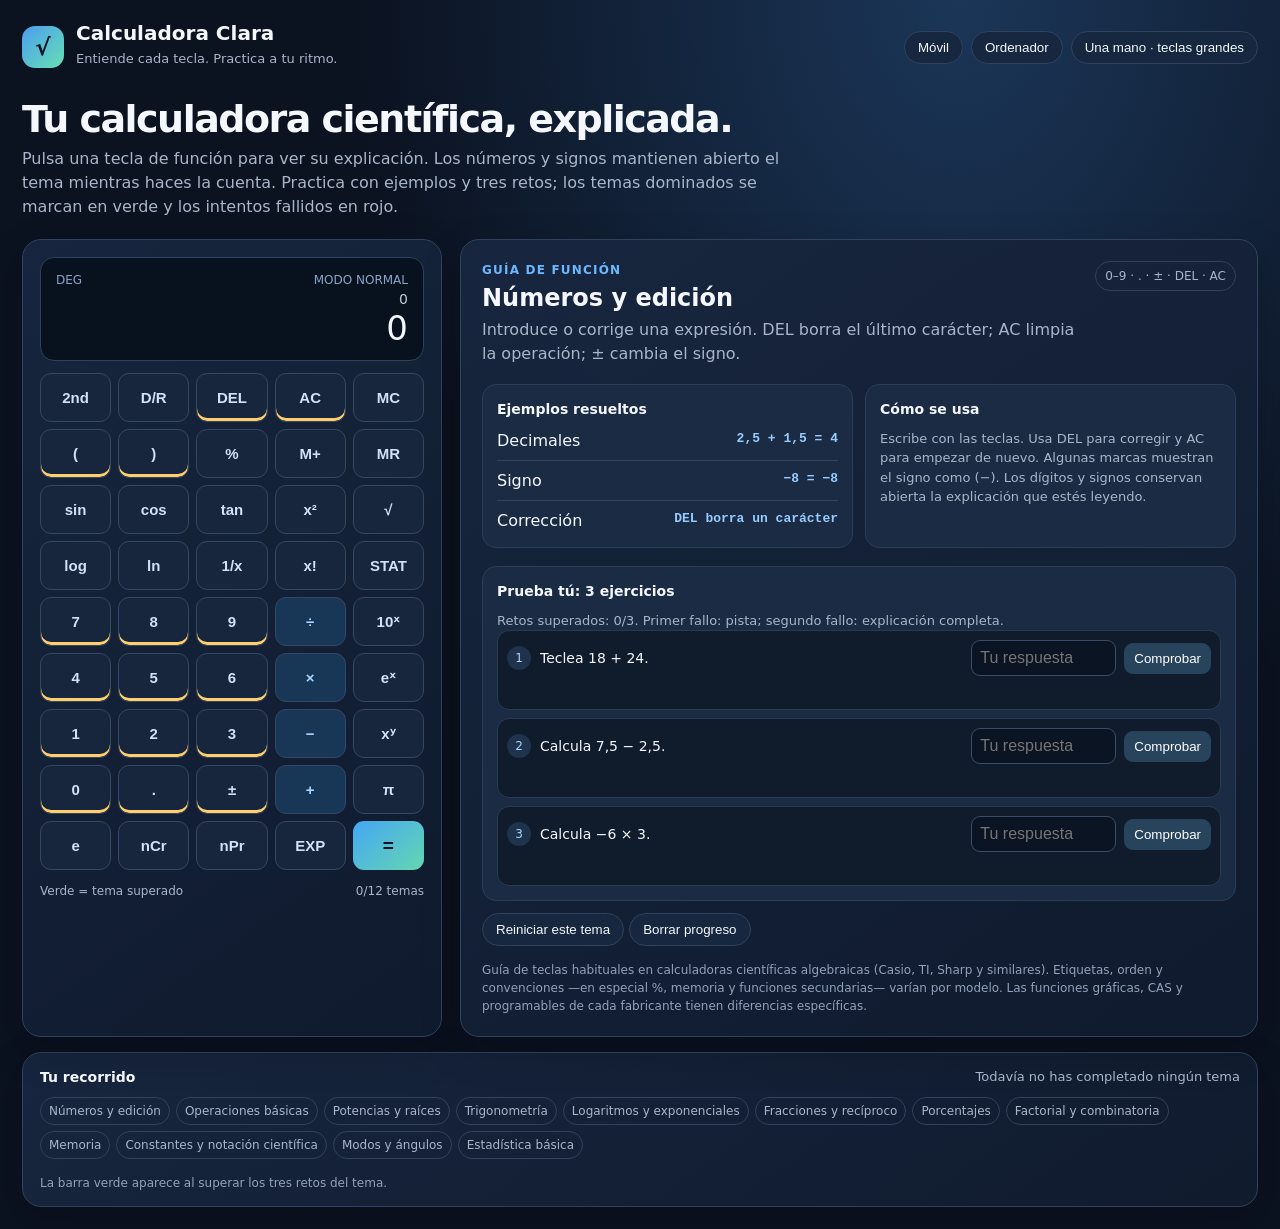
==== commit 9e7b0bb1: "Añade pistas y resolución paso a paso" ====
--- a/calculadora-cientifica/index.html
+++ b/calculadora-cientifica/index.html
@@ -33,7 +33,23 @@
 function screen(){$('#expr').textContent=expr||'0';$('#result').textContent=val===null?'0':fmt(val);$('#angle').textContent=ang;$('#shift').textContent=shifted?'MODO SHIFT':'MODO NORMAL'}
 function calculate(s){s=s.replaceAll('×','*').replaceAll('÷','/').replaceAll('−','-').replaceAll('π','PI').replace(/\b(e)\b/g,'EULER').replaceAll('^','**').replace(/(\d+(?:\.\d+)?)\s*([+-])\s*(\d+(?:\.\d+)?)%/g,'($1$2($1*$3/100))').replace(/(\d+(?:\.\d+)?)%/g,'($1/100)').replace(/(\d+(?:\.\d+)?)!/g,'fact($1)');if(!s.trim()||!/^[0-9+*/().,%\sA-Z_a-z*-]+$/.test(s))throw Error();let allow=['sin','cos','tan','asin','acos','atan','sqrt','log','ln','abs','fact','nCr','nPr','PI','EULER'];if((s.match(/[A-Za-z_]+/g)||[]).some(w=>!allow.includes(w)))throw Error();let r=ang==='DEG'?Math.PI/180:1;let f=new Function('sin','cos','tan','asin','acos','atan','sqrt','log','ln','abs','fact','nCr','nPr','PI','EULER','return ('+s+')');let comb=(n,k)=>{if(!Number.isInteger(n)||!Number.isInteger(k)||k<0||k>n)throw Error();let a=1;for(let i=1;i<=k;i++)a=a*(n-i+1)/i;return a},perm=(n,k)=>{if(!Number.isInteger(n)||!Number.isInteger(k)||k<0||k>n)throw Error();let a=1;for(let i=0;i<k;i++)a*=n-i;return a};let n=f(x=>Math.sin(x*r),x=>Math.cos(x*r),x=>Math.tan(x*r),x=>Math.asin(x)/r,x=>Math.acos(x)/r,x=>Math.atan(x)/r,Math.sqrt,Math.log10,Math.log,Math.abs,n=>{if(!Number.isInteger(n)||n<0||n>170)throw Error();let a=1;for(let i=2;i<=n;i++)a*=i;return a},comb,perm,Math.PI,Math.E);if(!Number.isFinite(n))throw Error();return n}
 function renderTopic(id){if(id==='shift')return;topicId=id;let d=D[id];$('#title').textContent=d[0];$('#intro').textContent=d[1];$('#aliases').textContent=d[2];$('#examples').innerHTML=d[3].map(e=>'<div class="example"><span>'+e[0]+'</span><code>'+e[1]+'</code></div>').join('');$('#hint').textContent=d[4];renderTasks();paint()}
-function renderTasks(){let d=D[topicId],flags=JSON.parse(localStorage.getItem('cc_tasks')||'{}')[topicId]||[];$('#tasks').innerHTML='';d[5].forEach((item,i)=>{let q=item[0],expected=item[1],row=document.createElement('div');row.className='task';row.innerHTML='<span class="num">'+(i+1)+'</span><p class="q">'+q+'</p><input class="answer" inputmode="decimal" placeholder="Tu respuesta" aria-label="Respuesta del ejercicio '+(i+1)+'"><button class="check">Comprobar</button><span class="msg"></span>';let input=row.querySelector('input'),msg=row.querySelector('.msg');if(flags[i]){msg.textContent='Reto superado';msg.className='msg ok'}row.querySelector('button').onclick=()=>{let got=Number(input.value.trim().replace(',','.')),ok=input.value.trim()!==''&&Number.isFinite(got)&&Math.abs(got-expected)<=Math.max(.0001,Math.abs(expected)*.0001),all=JSON.parse(localStorage.getItem('cc_tasks')||'{}');all[topicId]=all[topicId]||[false,false,false];if(ok){all[topicId][i]=true;msg.textContent='¡Correcto! Reto superado.';msg.className='msg ok'}else{bad[topicId]=true;msg.textContent='No coincide. Revisa el ejemplo y prueba otra vez.';msg.className='msg no'}localStorage.setItem('cc_tasks',JSON.stringify(all));if(all[topicId].every(Boolean)){done[topicId]=true;localStorage.setItem('cc_done',JSON.stringify(done));bad[topicId]=false;toast('¡Tema completado! Las teclas se han puesto en verde.')}paint()};$('#tasks').appendChild(row)})}
+const taskGuides={
+numbers:[["18 + 24: 18 + 20 = 38; 38 + 4 = 42.","Separa 24 en 20 + 4."],["7,5 − 2,5 = 5.","Alinea las comas y resta."],["6 × 3 = 18; conserva el signo negativo: −18.","Solo uno de los factores es negativo."]],
+arithmetic:[["16 + 27: 16 + 20 = 36; 36 + 7 = 43.","Suma primero decenas y luego unidades."],["9 × 8 = 72; 72 − 12 = 60.","La multiplicación va antes que la resta."],["36 + 12 = 48; 48 ÷ 6 = 8.","Resuelve primero el paréntesis."]],
+powers:[["9² = 9 × 9 = 81.","Elevar al cuadrado es multiplicar el número por sí mismo."],["√196 = 14 porque 14 × 14 = 196.","Busca el número que al cuadrado da 196."],["3⁴ = 3 × 3 × 3 × 3 = 81.","El exponente indica cuatro factores iguales a 3."]],
+trig:[["sin(30°) = 0,5 en modo DEG.","Comprueba que la pantalla indique DEG."],["cos(60°) = 0,5 en modo DEG.","Comprueba que la pantalla indique DEG."],["tan(45°) = 1 en modo DEG.","Comprueba que la pantalla indique DEG."]],
+logs:[["log(100) = 2 porque 10² = 100.","¿A qué potencia elevas 10 para obtener 100?"],["ln(e²) = 2 porque ln deshace la potencia de base e.","Usa que ln(eˣ) = x."],["10³ = 10 × 10 × 10 = 1000.","El exponente indica cuántos factores 10 se multiplican."]],
+fractions:[["3 ÷ 4 = 0,75.","Divide 3 entre 4."],["1 ÷ 5 = 0,2.","Convierte 1/5 a 2/10."],["7 ÷ 2 = 3,5.","2 cabe tres veces y queda 1; la mitad es 0,5."]],
+percent:[["10 % = 10/100 = 0,1; 250 × 0,1 = 25.","Un porcentaje es una fracción sobre 100."],["25 % = 25/100 = 0,25; 80 × 0,25 = 20.","25 % equivale a una cuarta parte."],["10 % de 60 = 6; 60 + 6 = 66.","En una suma porcentual se calcula el porcentaje sobre el valor inicial."]],
+factorial:[["4! = 4 × 3 × 2 × 1 = 24.","Multiplica los enteros desde 4 hasta 1."],["6C2 = (6 × 5) ÷ (2 × 1) = 15.","En combinaciones el orden no cuenta; divide por 2!."],["5P2 = 5 × 4 = 20.","En permutaciones el orden cuenta." ]],
+memory:[["Pulsa MS para guardar 12 y MR para recuperarlo.","MS guarda; MR recupera."],["Guarda 7; M+ añade 5: 7 + 5 = 12.","M+ acumula el valor actual en memoria."],["Guarda 20; M− resta 8: 20 − 8 = 12.","M− resta el valor actual de la memoria."]],
+constants:[["π ≈ 3,14159; a dos decimales es 3,14.","La tercera cifra decimal es 1, así que se mantiene 3,14."],["e ≈ 2,71828; a dos decimales es 2,72.","La tercera cifra decimal es 8, por eso 2,71 sube a 2,72."],["4 × 10³ = 4 × 1000 = 4000.","10³ equivale a 1000."]],
+modes:[["En DEG, sin(90°) = 1.","Comprueba el indicador DEG."],["En DEG, cos(0°) = 1.","Comprueba el indicador DEG."],["π rad × 180°/π = 180°.","π se cancela en la conversión."]],
+stats:[["Media: (2 + 4 + 6) ÷ 3 = 12 ÷ 3 = 4.","Suma los valores y divide por la cantidad."],["Hay cuatro datos: 5, 8, 11 y 14.","Cuenta cada valor una vez."],["Rango: máximo 10 − mínimo 3 = 7.","Resta el menor al mayor."]]
+};
+let taskAttempts=JSON.parse(localStorage.getItem('cc_attempts')||'{}');
+function updateTaskProgress(){let flags=JSON.parse(localStorage.getItem('cc_tasks')||'{}')[topicId]||[];let el=$('#task-progress');if(el)el.textContent='Retos superados: '+flags.filter(Boolean).length+'/3. Primer fallo: pista; segundo fallo: explicación completa.'}
+function renderTasks(){let d=D[topicId],flags=JSON.parse(localStorage.getItem('cc_tasks')||'{}')[topicId]||[];$('#tasks').innerHTML='';d[5].forEach((item,i)=>{let q=item[0],expected=item[1],guide=(taskGuides[topicId]||[])[i]||['Resultado: '+fmt(expected)+'.','Revisa el ejemplo y divide el cálculo en pasos.'],row=document.createElement('div');row.className='task';row.innerHTML='<span class="num">'+(i+1)+'</span><p class="q">'+q+'</p><input class="answer" inputmode="decimal" placeholder="Tu respuesta" aria-label="Respuesta del ejercicio '+(i+1)+'"><button class="check">Comprobar</button><span class="msg" role="status" aria-live="polite"></span>';let input=row.querySelector('input'),msg=row.querySelector('.msg');if(flags[i]){msg.textContent='Reto superado. '+guide[0];msg.className='msg ok'}row.querySelector('button').onclick=()=>{let got=Number(input.value.trim().replace(',','.')),ok=input.value.trim()!==''&&Number.isFinite(got)&&Math.abs(got-expected)<=Math.max(.0001,Math.abs(expected)*.0001),all=JSON.parse(localStorage.getItem('cc_tasks')||'{}');all[topicId]=all[topicId]||[false,false,false];taskAttempts[topicId]=taskAttempts[topicId]||[0,0,0];if(ok){all[topicId][i]=true;taskAttempts[topicId][i]=0;msg.textContent='¡Correcto! '+guide[0];msg.className='msg ok'}else{taskAttempts[topicId][i]++;bad[topicId]=true;msg.textContent=taskAttempts[topicId][i]===1?'No coincide. Pista: '+guide[1]:'No coincide. Solución paso a paso: '+guide[0];msg.className='msg no'}localStorage.setItem('cc_tasks',JSON.stringify(all));localStorage.setItem('cc_attempts',JSON.stringify(taskAttempts));if(all[topicId].every(Boolean)){done[topicId]=true;localStorage.setItem('cc_done',JSON.stringify(done));bad[topicId]=false;toast('¡Tema completado! Las teclas se han puesto en verde.')}paint()};$('#tasks').appendChild(row)});updateTaskProgress()}
 function paint(){document.querySelectorAll('.key').forEach(b=>{let id=b.dataset.topic;b.removeAttribute('data-state');if(done[id])b.dataset.state='good';else if(bad[id])b.dataset.state='bad';else if(topicId===id)b.dataset.state='working'});let ids=Object.keys(D),n=ids.filter(x=>done[x]).length;$('#count').textContent=n+'/'+ids.length+' temas';$('#ptext').textContent=n? n+' de '+ids.length+' temas completados':'Todavía no has completado ningún tema';$('#chips').innerHTML=ids.map(x=>'<span class="chip '+(done[x]?'good':bad[x]?'bad':'')+'">'+D[x][0]+'</span>').join('')}
 function toast(s){let t=$('#toast');t.textContent=s;t.classList.add('show');clearTimeout(toast.timer);toast.timer=setTimeout(()=>t.classList.remove('show'),2300)}
 function applyUnary(fn){let s=expr.trim();if(!s||/[+−×÷^(,]$/.test(s)){expr+=fn+'(';return}let start=s.length;if(s.endsWith(')')){let depth=0;for(let i=s.length-1;i>=0;i--){if(s[i]===')')depth++;else if(s[i]==='('&&--depth===0){start=i;break}}while(start>0&&/[A-Za-z]/.test(s[start-1]))start--}else{while(start>0&&/[0-9.πe]/.test(s[start-1]))start--;if(start===s.length){expr+=fn+'(';return}if(start>0&&s[start-1]==='-'&&(start===1||/[+×÷(]/.test(s[start-2])))start--}expr=s.slice(0,start)+fn+'('+s.slice(start)+')'}
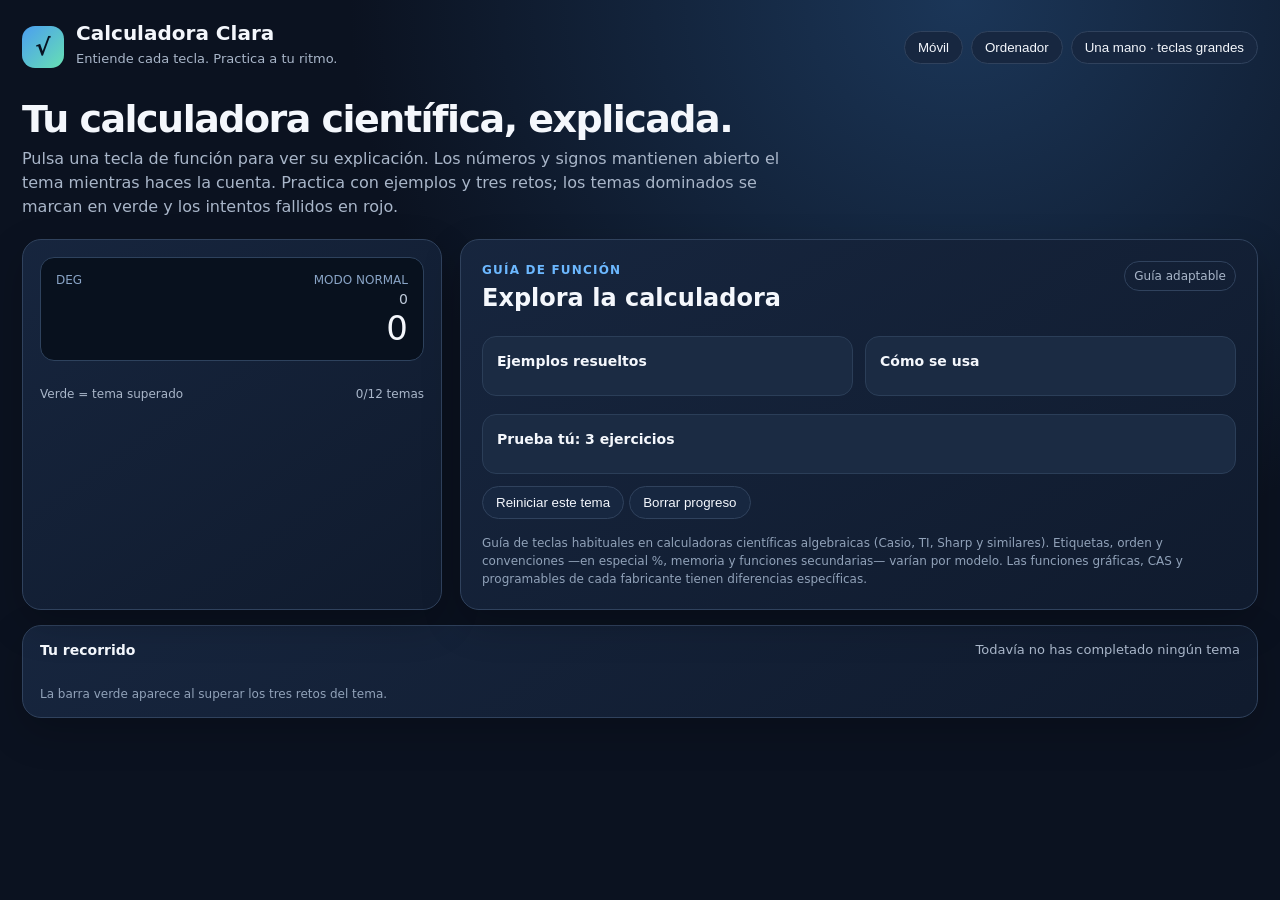
==== commit b4ffc138: "Añade teclado, errores claros y modo de teclas grandes" ====
--- a/calculadora-cientifica/index.html
+++ b/calculadora-cientifica/index.html
@@ -32,6 +32,7 @@
 function fmt(x){if(!Number.isFinite(x))return'Error';return Number(x.toPrecision(11)).toLocaleString('es-ES',{maximumFractionDigits:9,useGrouping:false})}
 function screen(){$('#expr').textContent=expr||'0';$('#result').textContent=val===null?'0':fmt(val);$('#angle').textContent=ang;$('#shift').textContent=shifted?'MODO SHIFT':'MODO NORMAL'}
 function calculate(s){s=s.replaceAll('×','*').replaceAll('÷','/').replaceAll('−','-').replaceAll('π','PI').replace(/\b(e)\b/g,'EULER').replaceAll('^','**').replace(/(\d+(?:\.\d+)?)\s*([+-])\s*(\d+(?:\.\d+)?)%/g,'($1$2($1*$3/100))').replace(/(\d+(?:\.\d+)?)%/g,'($1/100)').replace(/(\d+(?:\.\d+)?)!/g,'fact($1)');if(!s.trim()||!/^[0-9+*/().,%\sA-Z_a-z*-]+$/.test(s))throw Error();let allow=['sin','cos','tan','asin','acos','atan','sqrt','log','ln','abs','fact','nCr','nPr','PI','EULER'];if((s.match(/[A-Za-z_]+/g)||[]).some(w=>!allow.includes(w)))throw Error();let r=ang==='DEG'?Math.PI/180:1;let f=new Function('sin','cos','tan','asin','acos','atan','sqrt','log','ln','abs','fact','nCr','nPr','PI','EULER','return ('+s+')');let comb=(n,k)=>{if(!Number.isInteger(n)||!Number.isInteger(k)||k<0||k>n)throw Error();let a=1;for(let i=1;i<=k;i++)a=a*(n-i+1)/i;return a},perm=(n,k)=>{if(!Number.isInteger(n)||!Number.isInteger(k)||k<0||k>n)throw Error();let a=1;for(let i=0;i<k;i++)a*=n-i;return a};let n=f(x=>Math.sin(x*r),x=>Math.cos(x*r),x=>Math.tan(x*r),x=>Math.asin(x)/r,x=>Math.acos(x)/r,x=>Math.atan(x)/r,Math.sqrt,Math.log10,Math.log,Math.abs,n=>{if(!Number.isInteger(n)||n<0||n>170)throw Error();let a=1;for(let i=2;i<=n;i++)a*=i;return a},comb,perm,Math.PI,Math.E);if(!Number.isFinite(n))throw Error();return n}
+function calcErrorMessage(raw,error){let x=raw.replaceAll('×','*').replaceAll('÷','/').replaceAll('−','-');if(/\/\s*\(?\s*0+(?:\.0*)?\s*\)?(?=$|[+\-*])/.test(x))return'División por cero: cambia el divisor y vuelve a calcular.';if(/sqrt\(\s*-/.test(x))return'La raíz cuadrada de un número negativo no es real. Revisa el signo.';if(/(?:log|ln)\(\s*-/.test(x)||/(?:log|ln)\(\s*0+(?:\.0*)?\s*\)/.test(x))return'El logaritmo requiere un número mayor que cero.';if(/[+*/−×÷-]$/.test(raw.trim()))return'La expresión está incompleta: añade un número después del operador.';if((raw.match(/\(/g)||[]).length!==(raw.match(/\)/g)||[]).length)return'Revisa los paréntesis: falta abrir o cerrar alguno.';if(/fact\((?:17[1-9]|[2-9]\d{2,})/.test(x))return'El factorial es demasiado grande para este formato.';if(error&&error.message==='Resultado no finito')return'El resultado no es finito. Comprueba el divisor, el logaritmo o el tamaño de la operación.';return'No se pudo interpretar la expresión. Revisa los números, operadores y el modo DEG/RAD.'}
 function renderTopic(id){if(id==='shift')return;topicId=id;let d=D[id];$('#title').textContent=d[0];$('#intro').textContent=d[1];$('#aliases').textContent=d[2];$('#examples').innerHTML=d[3].map(e=>'<div class="example"><span>'+e[0]+'</span><code>'+e[1]+'</code></div>').join('');$('#hint').textContent=d[4];renderTasks();paint()}
 const taskGuides={
 numbers:[["18 + 24: 18 + 20 = 38; 38 + 4 = 42.","Separa 24 en 20 + 4."],["7,5 − 2,5 = 5.","Alinea las comas y resta."],["6 × 3 = 18; conserva el signo negativo: −18.","Solo uno de los factores es negativo."]],
@@ -50,14 +51,16 @@
 let taskAttempts=JSON.parse(localStorage.getItem('cc_attempts')||'{}');
 function updateTaskProgress(){let flags=JSON.parse(localStorage.getItem('cc_tasks')||'{}')[topicId]||[];let el=$('#task-progress');if(el)el.textContent='Retos superados: '+flags.filter(Boolean).length+'/3. Primer fallo: pista; segundo fallo: explicación completa.'}
 function renderTasks(){let d=D[topicId],flags=JSON.parse(localStorage.getItem('cc_tasks')||'{}')[topicId]||[];$('#tasks').innerHTML='';d[5].forEach((item,i)=>{let q=item[0],expected=item[1],guide=(taskGuides[topicId]||[])[i]||['Resultado: '+fmt(expected)+'.','Revisa el ejemplo y divide el cálculo en pasos.'],row=document.createElement('div');row.className='task';row.innerHTML='<span class="num">'+(i+1)+'</span><p class="q">'+q+'</p><input class="answer" inputmode="decimal" placeholder="Tu respuesta" aria-label="Respuesta del ejercicio '+(i+1)+'"><button class="check">Comprobar</button><span class="msg" role="status" aria-live="polite"></span>';let input=row.querySelector('input'),msg=row.querySelector('.msg');if(flags[i]){msg.textContent='Reto superado. '+guide[0];msg.className='msg ok'}row.querySelector('button').onclick=()=>{let got=Number(input.value.trim().replace(',','.')),ok=input.value.trim()!==''&&Number.isFinite(got)&&Math.abs(got-expected)<=Math.max(.0001,Math.abs(expected)*.0001),all=JSON.parse(localStorage.getItem('cc_tasks')||'{}');all[topicId]=all[topicId]||[false,false,false];taskAttempts[topicId]=taskAttempts[topicId]||[0,0,0];if(ok){all[topicId][i]=true;taskAttempts[topicId][i]=0;msg.textContent='¡Correcto! '+guide[0];msg.className='msg ok'}else{taskAttempts[topicId][i]++;bad[topicId]=true;msg.textContent=taskAttempts[topicId][i]===1?'No coincide. Pista: '+guide[1]:'No coincide. Solución paso a paso: '+guide[0];msg.className='msg no'}localStorage.setItem('cc_tasks',JSON.stringify(all));localStorage.setItem('cc_attempts',JSON.stringify(taskAttempts));if(all[topicId].every(Boolean)){done[topicId]=true;localStorage.setItem('cc_done',JSON.stringify(done));bad[topicId]=false;toast('¡Tema completado! Las teclas se han puesto en verde.')}paint()};$('#tasks').appendChild(row)});updateTaskProgress()}
-function paint(){document.querySelectorAll('.key').forEach(b=>{let id=b.dataset.topic;b.removeAttribute('data-state');if(done[id])b.dataset.state='good';else if(bad[id])b.dataset.state='bad';else if(topicId===id)b.dataset.state='working'});let ids=Object.keys(D),n=ids.filter(x=>done[x]).length;$('#count').textContent=n+'/'+ids.length+' temas';$('#ptext').textContent=n? n+' de '+ids.length+' temas completados':'Todavía no has completado ningún tema';$('#chips').innerHTML=ids.map(x=>'<span class="chip '+(done[x]?'good':bad[x]?'bad':'')+'">'+D[x][0]+'</span>').join('')}
+function paint(){document.querySelectorAll('.key').forEach(b=>{let id=b.dataset.topic;b.removeAttribute('data-state');if(done[id])b.dataset.state='good';else if(bad[id])b.dataset.state='bad';else if(topicId===id)b.dataset.state='working'});let ids=Object.keys(D),n=ids.filter(x=>done[x]).length;$('#count').textContent=n+'/'+ids.length+' temas';$('#ptext').textContent=n? n+' de '+ids.length+' temas completados':'Todavía no has completado ningún tema';$('#chips').innerHTML=ids.map(x=>'<span class="chip '+(done[x]?'good':bad[x]?'bad':'')+'">'+D[x][0]+'</span>').join('');updateTaskProgress()}
 function toast(s){let t=$('#toast');t.textContent=s;t.classList.add('show');clearTimeout(toast.timer);toast.timer=setTimeout(()=>t.classList.remove('show'),2300)}
 function applyUnary(fn){let s=expr.trim();if(!s||/[+−×÷^(,]$/.test(s)){expr+=fn+'(';return}let start=s.length;if(s.endsWith(')')){let depth=0;for(let i=s.length-1;i>=0;i--){if(s[i]===')')depth++;else if(s[i]==='('&&--depth===0){start=i;break}}while(start>0&&/[A-Za-z]/.test(s[start-1]))start--}else{while(start>0&&/[0-9.πe]/.test(s[start-1]))start--;if(start===s.length){expr+=fn+'(';return}if(start>0&&s[start-1]==='-'&&(start===1||/[+×÷(]/.test(s[start-2])))start--}expr=s.slice(0,start)+fn+'('+s.slice(start)+')'}
-function press(k,id){if(k==='2nd'){renderTopic('modes');shifted=!shifted;screen();return}if(id!=='numbers')renderTopic(id);if(k==='D/R'){ang=ang==='DEG'?'RAD':'DEG';screen();return}if(k==='EXP'){expr+='*10^(';screen();return}if(k==='AC'){expr='';val=0;screen();return}if(k==='DEL'){expr=expr.slice(0,-1);val=null;screen();return}if(k==='='){if(!expr.trim()){val=0;screen();return}try{while((expr.match(/\(/g)||[]).length>(expr.match(/\)/g)||[]).length)expr+=')';val=calculate(expr);expr=String(val)}catch{val=NaN;toast('No se pudo calcular. Revisa la expresión y el modo DEG/RAD.')}screen();return}if('0123456789'.includes(k)||['.','+','−','×','÷','(',')','%'].includes(k)){expr+=k;val=null;screen();return}if(k==='±'){expr=expr?'-('+expr+')':'-';screen();return}if(['π','e'].includes(k)){expr+=k;screen();return}if(k==='x²'){expr+='^2';screen();return}if(k==='xʸ'){expr+='^';screen();return}if(k==='√'){applyUnary('sqrt');screen();return}if(k==='1/x'){expr=expr?'1/('+expr+')':'1/(';screen();return}if(['sin','cos','tan'].includes(k)){applyUnary((shifted?'a':'')+k);shifted=false;screen();return}if(['log','ln'].includes(k)){applyUnary(k);screen();return}if(k==='10ˣ'){applyUnary('10^');screen();return}if(k==='eˣ'){applyUnary('e^');screen();return}if(k==='x!'){expr+='!';screen();return}if(['MODE','STAT'].includes(k)){renderTopic(k==='STAT'?'stats':'modes');return}if(k==='MS'){try{mem=calculate(expr);toast('Valor guardado en memoria.')}catch{toast('Introduce primero una operación válida.')}return}if(k==='MR'){expr+=String(mem);screen();return}if(k==='M+'){try{mem+=calculate(expr);toast('Valor sumado a la memoria.')}catch{toast('Introduce primero una operación válida.')}return}if(k==='MC'){mem=0;toast('Memoria borrada.');return}if(['nCr','nPr'].includes(k)){expr=k+'('+expr+',';screen();return}}
+function press(k,id){if(k==='2nd'){renderTopic('modes');shifted=!shifted;screen();return}if(id!=='numbers')renderTopic(id);if(k==='D/R'){ang=ang==='DEG'?'RAD':'DEG';screen();return}if(k==='EXP'){expr+='*10^(';screen();return}if(k==='AC'){expr='';val=0;screen();return}if(k==='DEL'){expr=expr.slice(0,-1);val=null;screen();return}if(k==='='){if(!expr.trim()){val=0;screen();return}try{while((expr.match(/\(/g)||[]).length>(expr.match(/\)/g)||[]).length)expr+=')';val=calculate(expr);expr=String(val)}catch(error){val=NaN;toast(calcErrorMessage(expr,error))}screen();return}if('0123456789'.includes(k)||['.','+','−','×','÷','(',')','%'].includes(k)){expr+=k;val=null;screen();return}if(k==='±'){expr=expr?'-('+expr+')':'-';screen();return}if(['π','e'].includes(k)){expr+=k;screen();return}if(k==='x²'){expr+='^2';screen();return}if(k==='xʸ'){expr+='^';screen();return}if(k==='√'){applyUnary('sqrt');screen();return}if(k==='1/x'){expr=expr?'1/('+expr+')':'1/(';screen();return}if(['sin','cos','tan'].includes(k)){applyUnary((shifted?'a':'')+k);shifted=false;screen();return}if(['log','ln'].includes(k)){applyUnary(k);screen();return}if(k==='10ˣ'){applyUnary('10^');screen();return}if(k==='eˣ'){applyUnary('e^');screen();return}if(k==='x!'){expr+='!';screen();return}if(['MODE','STAT'].includes(k)){renderTopic(k==='STAT'?'stats':'modes');return}if(k==='MS'){try{mem=calculate(expr);toast('Valor guardado en memoria.')}catch{toast('Introduce primero una operación válida.')}return}if(k==='MR'){expr+=String(mem);screen();return}if(k==='M+'){try{mem+=calculate(expr);toast('Valor sumado a la memoria.')}catch{toast('Introduce primero una operación válida.')}return}if(k==='MC'){mem=0;toast('Memoria borrada.');return}if(['nCr','nPr'].includes(k)){expr=k+'('+expr+',';screen();return}}
 function toast(x){let t=$('#toast');t.textContent=x;t.classList.add('show');clearTimeout(toast.timer);toast.timer=setTimeout(()=>t.classList.remove('show'),2200)}
-document.querySelector('#reset').onclick=()=>{let a=JSON.parse(localStorage.getItem('cc_tasks')||'{}');delete a[topicId];localStorage.setItem('cc_tasks',JSON.stringify(a));delete done[topicId];localStorage.setItem('cc_done',JSON.stringify(done));delete bad[topicId];renderTasks();paint();toast('Retos reiniciados.')};
-document.querySelector('#resetall').onclick=()=>{if(confirm('¿Borrar el progreso guardado en este dispositivo?')){localStorage.removeItem('cc_tasks');localStorage.removeItem('cc_done');done={};bad={};renderTasks();paint();toast('Progreso borrado.')}};
+document.querySelector('#reset').onclick=()=>{let a=JSON.parse(localStorage.getItem('cc_tasks')||'{}');delete a[topicId];delete taskAttempts[topicId];localStorage.setItem('cc_attempts',JSON.stringify(taskAttempts));localStorage.setItem('cc_tasks',JSON.stringify(a));delete done[topicId];localStorage.setItem('cc_done',JSON.stringify(done));delete bad[topicId];renderTasks();paint();toast('Retos reiniciados.')};
+document.querySelector('#resetall').onclick=()=>{if(confirm('¿Borrar el progreso guardado en este dispositivo?')){localStorage.removeItem('cc_tasks');localStorage.removeItem('cc_done');localStorage.removeItem('cc_attempts');taskAttempts={};done={};bad={};renderTasks();paint();toast('Progreso borrado.')}};
 document.querySelector('#mob').onclick=()=>{document.body.classList.remove('desktop');document.body.classList.add('mobile');$('#mob').setAttribute('aria-pressed','true');$('#desk').setAttribute('aria-pressed','false')};
 document.querySelector('#desk').onclick=()=>{document.body.classList.remove('mobile');document.body.classList.add('desktop');$('#desk').setAttribute('aria-pressed','true');$('#mob').setAttribute('aria-pressed','false')};
-K.forEach(([id,k])=>{let b=document.createElement('button');b.className='key '+(['+','−','×','÷'].includes(k)?'op':k==='='?'eq':'f');b.dataset.topic=id;b.textContent=k;b.onclick=()=>press(k,id);$('#keys').appendChild(b)});renderTopic('numbers');screen();paint();
+document.querySelector('#large-keys').onclick=()=>{let active=document.body.classList.toggle('large-keys');$('#large-keys').setAttribute('aria-pressed',String(active));toast(active?'Modo una mano activado: teclas ampliadas.':'Tamaño normal de teclas.')};
+const physicalKeys={'*':'×','/':'÷','-':'−','Enter':'=','=':'=','Backspace':'DEL','Escape':'AC',',':'.'};document.addEventListener('keydown',event=>{let target=event.target;if(target&&target.matches('input,textarea')){if(event.key==='Enter'&&target.classList.contains('answer')){event.preventDefault();target.closest('.task').querySelector('.check').click()}return}if(event.ctrlKey||event.metaKey||event.altKey)return;let key=physicalKeys[event.key]||event.key;if('0123456789'.includes(key)||['+','−','×','÷','=','DEL','AC','%','(',')','.'].includes(key)){event.preventDefault();press(key,key==='%'?'percent':['+','−','×','÷','='].includes(key)?'arithmetic':'numbers')}});
+K.forEach(([id,k])=>{let b=document.createElement('button');b.className='key '+(['+','−','×','÷'].includes(k)?'op':k==='='?'eq':'f');b.dataset.topic=id;b.textContent=k;b.setAttribute('aria-label',({'+':'Sumar','−':'Restar','×':'Multiplicar','÷':'Dividir','=':'Calcular','AC':'Limpiar operación','DEL':'Borrar último carácter','√':'Raíz cuadrada','x²':'Elevar al cuadrado','xʸ':'Elevar a una potencia','D/R':'Alternar grados y radianes','2nd':'Activar función secundaria','%':'Porcentaje','π':'Constante pi','e':'Constante e','x!':'Factorial','nCr':'Combinaciones','nPr':'Permutaciones','STAT':'Estadística','MC':'Borrar memoria','MR':'Recuperar memoria','M+':'Sumar a memoria','EXP':'Exponente decimal','sin':'Seno','cos':'Coseno','tan':'Tangente','log':'Logaritmo base diez','ln':'Logaritmo natural'}[k]||k);b.onclick=()=>press(k,id);$('#keys').appendChild(b)});renderTopic('numbers');screen();paint();
 </script></body></html>
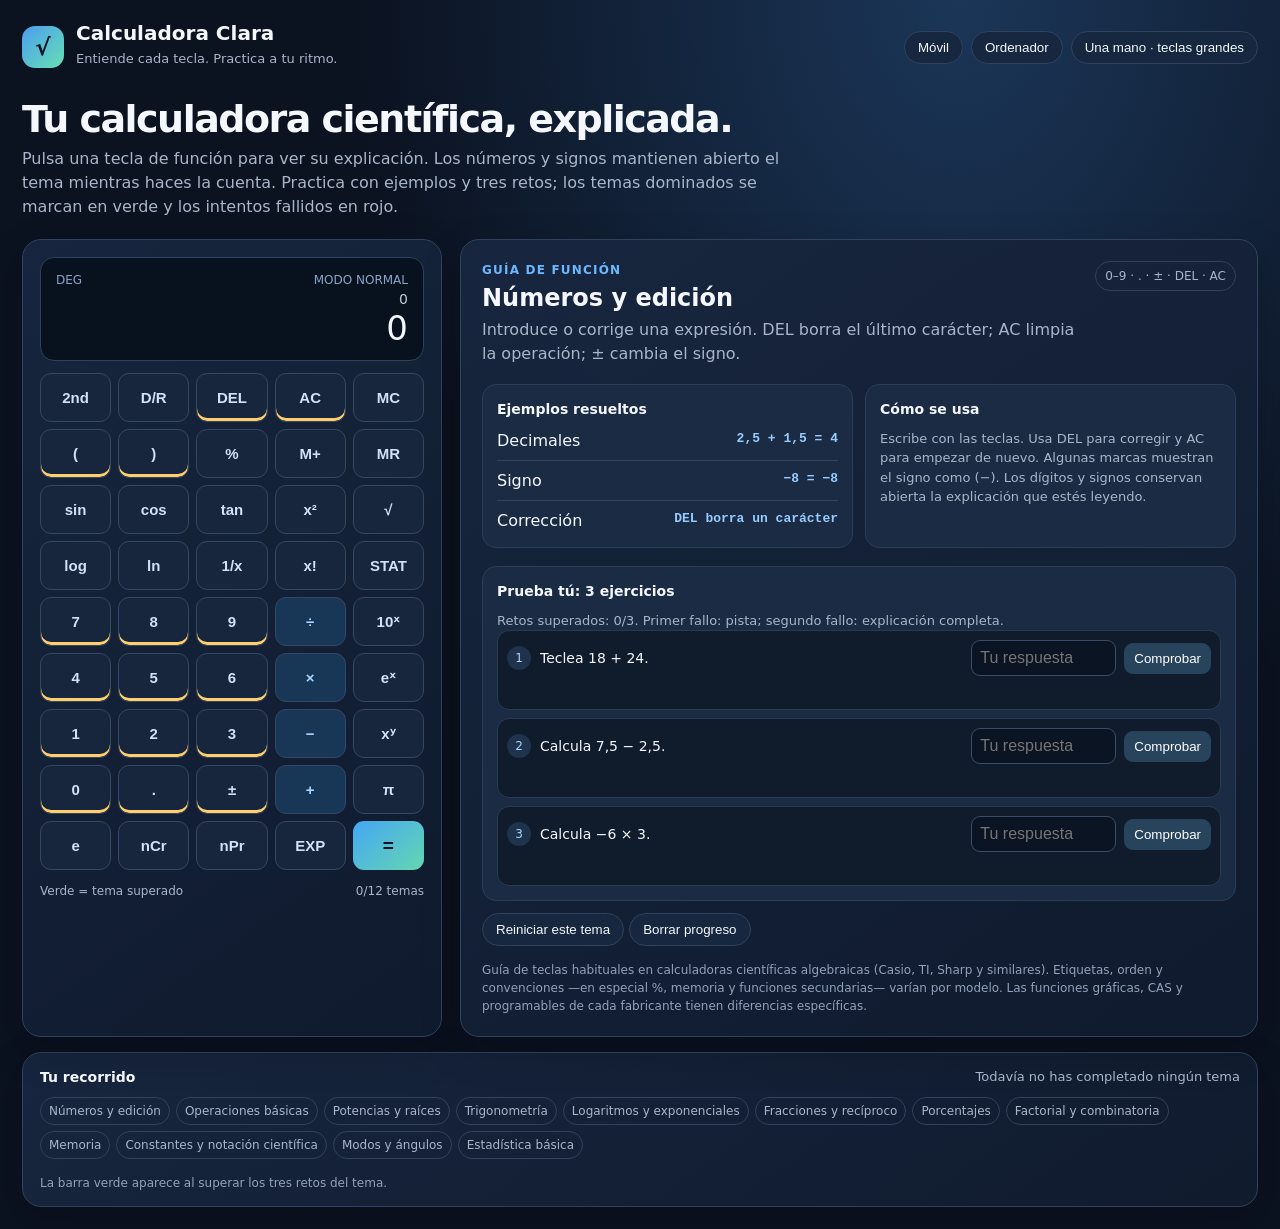
==== commit 7d4824a7: "Corrige sintaxis de etiquetas accesibles" ====
--- a/calculadora-cientifica/index.html
+++ b/calculadora-cientifica/index.html
@@ -62,5 +62,5 @@
 document.querySelector('#desk').onclick=()=>{document.body.classList.remove('mobile');document.body.classList.add('desktop');$('#desk').setAttribute('aria-pressed','true');$('#mob').setAttribute('aria-pressed','false')};
 document.querySelector('#large-keys').onclick=()=>{let active=document.body.classList.toggle('large-keys');$('#large-keys').setAttribute('aria-pressed',String(active));toast(active?'Modo una mano activado: teclas ampliadas.':'Tamaño normal de teclas.')};
 const physicalKeys={'*':'×','/':'÷','-':'−','Enter':'=','=':'=','Backspace':'DEL','Escape':'AC',',':'.'};document.addEventListener('keydown',event=>{let target=event.target;if(target&&target.matches('input,textarea')){if(event.key==='Enter'&&target.classList.contains('answer')){event.preventDefault();target.closest('.task').querySelector('.check').click()}return}if(event.ctrlKey||event.metaKey||event.altKey)return;let key=physicalKeys[event.key]||event.key;if('0123456789'.includes(key)||['+','−','×','÷','=','DEL','AC','%','(',')','.'].includes(key)){event.preventDefault();press(key,key==='%'?'percent':['+','−','×','÷','='].includes(key)?'arithmetic':'numbers')}});
-K.forEach(([id,k])=>{let b=document.createElement('button');b.className='key '+(['+','−','×','÷'].includes(k)?'op':k==='='?'eq':'f');b.dataset.topic=id;b.textContent=k;b.setAttribute('aria-label',({'+':'Sumar','−':'Restar','×':'Multiplicar','÷':'Dividir','=':'Calcular','AC':'Limpiar operación','DEL':'Borrar último carácter','√':'Raíz cuadrada','x²':'Elevar al cuadrado','xʸ':'Elevar a una potencia','D/R':'Alternar grados y radianes','2nd':'Activar función secundaria','%':'Porcentaje','π':'Constante pi','e':'Constante e','x!':'Factorial','nCr':'Combinaciones','nPr':'Permutaciones','STAT':'Estadística','MC':'Borrar memoria','MR':'Recuperar memoria','M+':'Sumar a memoria','EXP':'Exponente decimal','sin':'Seno','cos':'Coseno','tan':'Tangente','log':'Logaritmo base diez','ln':'Logaritmo natural'}[k]||k);b.onclick=()=>press(k,id);$('#keys').appendChild(b)});renderTopic('numbers');screen();paint();
+K.forEach(([id,k])=>{let b=document.createElement('button');b.className='key '+(['+','−','×','÷'].includes(k)?'op':k==='='?'eq':'f');b.dataset.topic=id;b.textContent=k;b.setAttribute('aria-label',({'+':'Sumar','−':'Restar','×':'Multiplicar','÷':'Dividir','=':'Calcular','AC':'Limpiar operación','DEL':'Borrar último carácter','√':'Raíz cuadrada','x²':'Elevar al cuadrado','xʸ':'Elevar a una potencia','D/R':'Alternar grados y radianes','2nd':'Activar función secundaria','%':'Porcentaje','π':'Constante pi','e':'Constante e','x!':'Factorial','nCr':'Combinaciones','nPr':'Permutaciones','STAT':'Estadística','MC':'Borrar memoria','MR':'Recuperar memoria','M+':'Sumar a memoria','EXP':'Exponente decimal','sin':'Seno','cos':'Coseno','tan':'Tangente','log':'Logaritmo base diez','ln':'Logaritmo natural'}[k]||k));b.onclick=()=>press(k,id);$('#keys').appendChild(b)});renderTopic('numbers');screen();paint();
 </script></body></html>
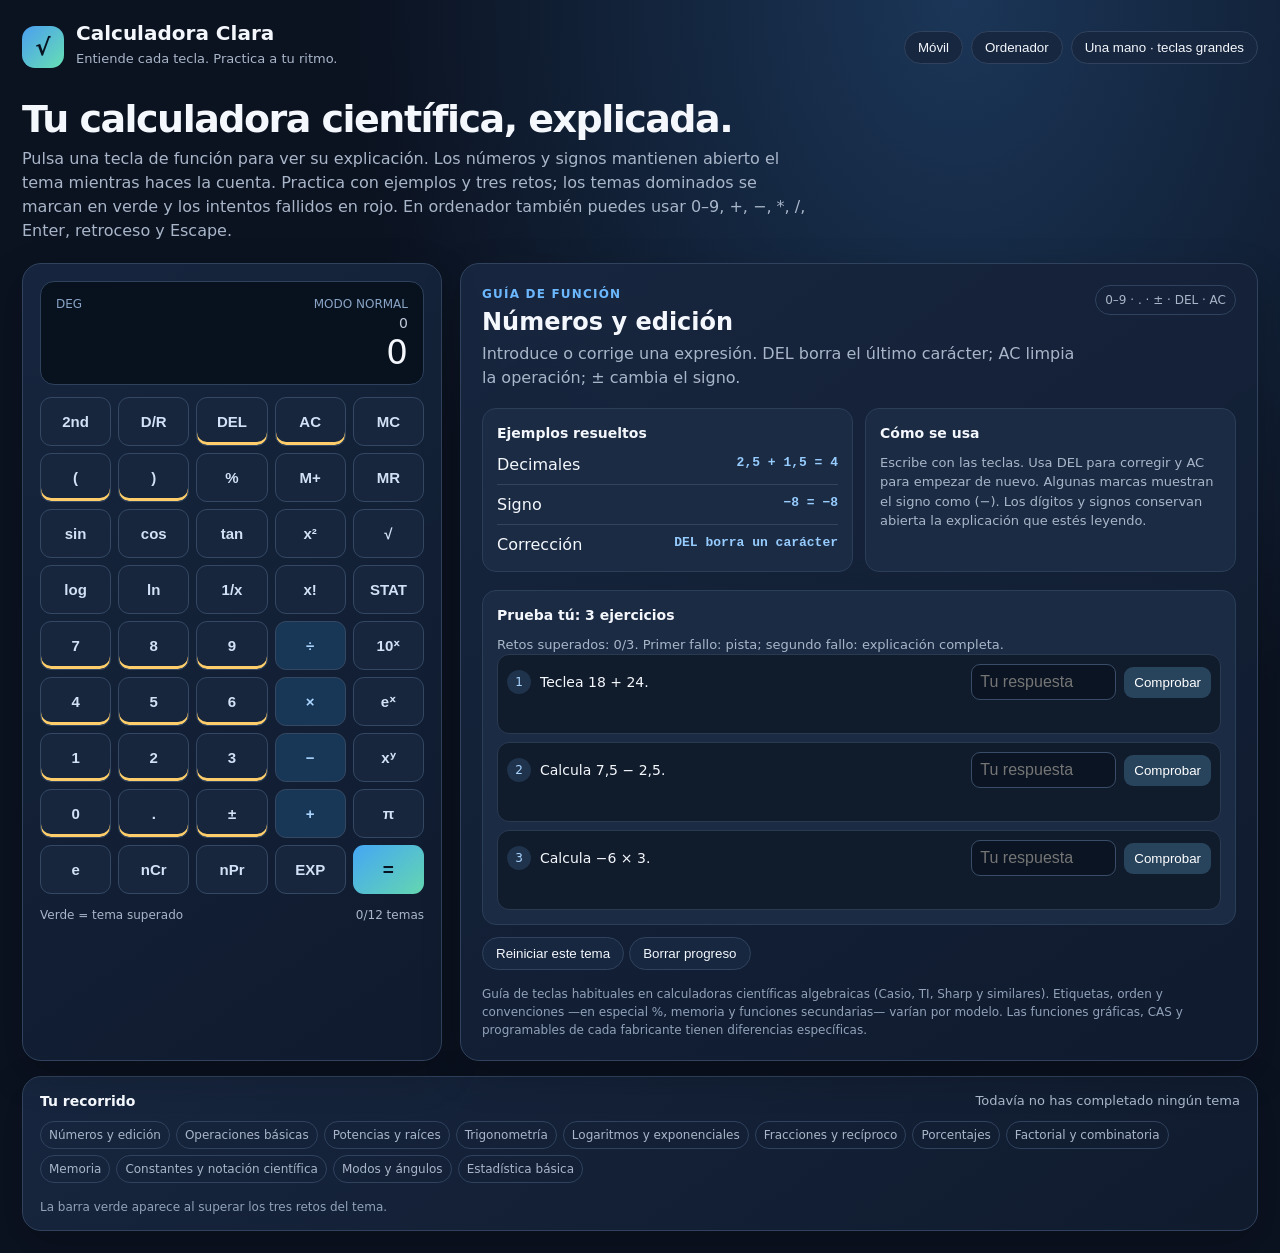
==== commit 4239f2ab: "Explica el uso del teclado en la guía" ====
--- a/calculadora-cientifica/index.html
+++ b/calculadora-cientifica/index.html
@@ -8,7 +8,7 @@
 @media(min-width:741px){body.mobile .layout{display:flex;flex-direction:column}body.mobile .layout>*{width:100%}body.desktop .layout{display:grid;grid-template-columns:minmax(300px,420px) minmax(390px,1fr)}}
 </style></head><body><main class="app">
 <header class="top"><div class="brand"><div class="mark">√</div><div><h1>Calculadora Clara</h1><p>Entiende cada tecla. Practica a tu ritmo.</p></div></div><div class="actions"><button class="btn" id="mob">Móvil</button><button class="btn" id="desk">Ordenador</button><button class="btn" id="large-keys" aria-pressed="false">Una mano · teclas grandes</button></div></header>
-<section class="hero"><h2>Tu calculadora científica, explicada.</h2><p>Pulsa una tecla de función para ver su explicación. Los números y signos mantienen abierto el tema mientras haces la cuenta. Practica con ejemplos y tres retos; los temas dominados se marcan en verde y los intentos fallidos en rojo.</p></section>
+<section class="hero"><h2>Tu calculadora científica, explicada.</h2><p>Pulsa una tecla de función para ver su explicación. Los números y signos mantienen abierto el tema mientras haces la cuenta. Practica con ejemplos y tres retos; los temas dominados se marcan en verde y los intentos fallidos en rojo. En ordenador también puedes usar 0–9, +, −, *, /, Enter, retroceso y Escape.</p></section>
 <div class="layout"><section class="panel calc"><div class="screen" aria-live="polite"><div class="meta"><span id="angle">DEG</span><span id="shift">MODO NORMAL</span></div><div class="expr" id="expr">0</div><div class="result" id="result">0</div></div><div class="keys" id="keys"></div><div class="calcfoot"><span>Verde = tema superado</span><span id="count">0/12 temas</span></div></section>
 <section class="panel study" aria-live="polite"><div class="head"><div><div class="eyebrow">GUÍA DE FUNCIÓN</div><h3 id="title">Explora la calculadora</h3><p class="intro" id="intro"></p></div><span class="pill" id="aliases">Guía adaptable</span></div><div class="cards"><section class="sub"><h4>Ejemplos resueltos</h4><div class="examples" id="examples"></div></section><section class="sub"><h4>Cómo se usa</h4><p class="hint" id="hint"></p></section></div><section class="sub"><h4>Prueba tú: 3 ejercicios</h4><p class="hint" id="task-progress" aria-live="polite"></p><div class="tasks" id="tasks"></div></section><button class="btn reset" id="reset">Reiniciar este tema</button> <button class="btn reset" id="resetall">Borrar progreso</button><p class="note">Guía de teclas habituales en calculadoras científicas algebraicas (Casio, TI, Sharp y similares). Etiquetas, orden y convenciones —en especial %, memoria y funciones secundarias— varían por modelo. Las funciones gráficas, CAS y programables de cada fabricante tienen diferencias específicas.</p></section></div>
 <section class="panel progress"><div class="phead"><strong>Tu recorrido</strong><span id="ptext">Todavía no has completado ningún tema</span></div><div class="chips" id="chips"></div><p class="note">La barra verde aparece al superar los tres retos del tema.</p></section></main><div class="toast" id="toast" role="alert" aria-live="assertive"></div>
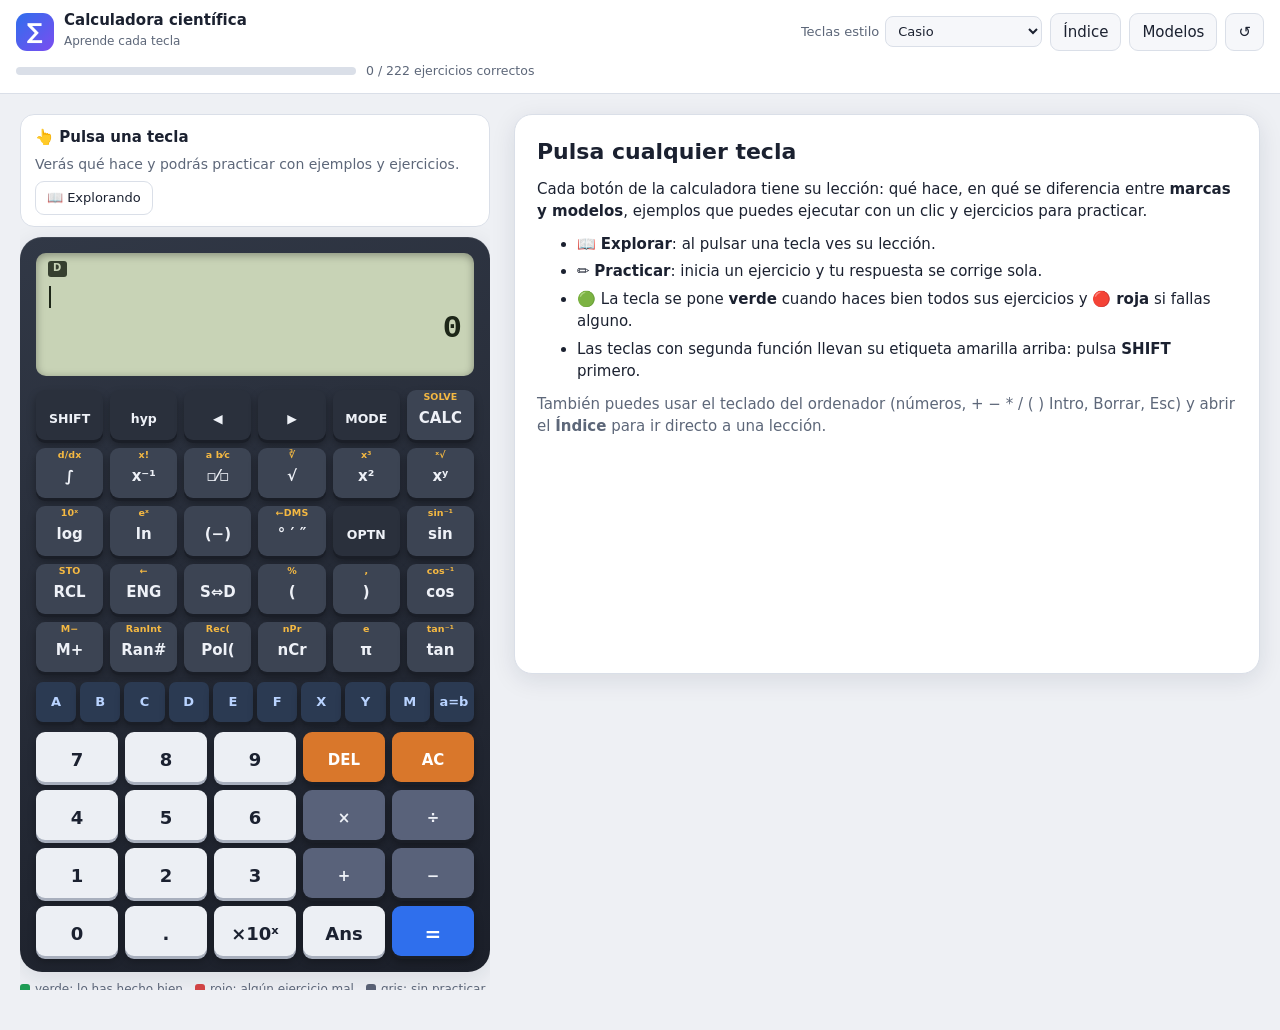
==== commit 345d3336: "Sustituye la calculadora por la versión de ordenador elegida" ====
--- a/calculadora-cientifica/index.html
+++ b/calculadora-cientifica/index.html
@@ -1,66 +1,1964 @@
 <!doctype html>
-<html lang="es"><head><meta charset="utf-8"><meta name="viewport" content="width=device-width,initial-scale=1"><meta name="theme-color" content="#101a2b"><title>Calculadora Clara</title>
+<html lang="es">
+<head>
+<meta charset="utf-8">
+<meta name="viewport" content="width=device-width, initial-scale=1">
+<title>Calculadora científica · Ordenador</title>
 <style>
-:root{color-scheme:dark;--bg:#0b1220;--p:#142137;--p2:#1b2b43;--line:#30425d;--text:#f4f7fc;--muted:#a9b6c9;--blue:#6cb8ff;--green:#65e0b1;--red:#ff7585;font:16px/1.5 system-ui,sans-serif}*{box-sizing:border-box}body{margin:0;background:radial-gradient(ellipse at 75% 0,#1b3658,transparent 45%),var(--bg);color:var(--text);min-height:100vh}.app{max-width:1400px;margin:auto;padding:22px}.top{display:flex;align-items:center;justify-content:space-between;margin-bottom:25px}.brand{display:flex;gap:12px;align-items:center}.mark{display:grid;place-items:center;width:42px;height:42px;border-radius:13px;background:linear-gradient(135deg,#4b9ef0,#67e0b3);color:#071321;font-size:23px;font-weight:900}.brand h1{font-size:20px;margin:0;line-height:1.15}.brand p{font-size:13px;color:var(--muted);margin:4px 0}.actions{display:flex;gap:8px}.btn{border:1px solid var(--line);background:#172740;color:var(--text);border-radius:999px;padding:8px 13px;cursor:pointer}.btn[aria-pressed=true]{border-color:var(--blue);color:var(--blue)}.hero{margin-bottom:20px}.hero h2{font-size:clamp(26px,3vw,38px);line-height:1.12;margin:0 0 7px;letter-spacing:-.04em}.hero p{color:var(--muted);margin:0;max-width:800px}.layout{display:grid;grid-template-columns:minmax(300px,420px) minmax(390px,1fr);gap:18px}.panel{background:linear-gradient(145deg,#17263ff5,#101b2efa);border:1px solid var(--line);border-radius:19px;box-shadow:0 14px 40px #0003}.calc{padding:17px}.screen{background:#08111e;border:1px solid #2e425d;border-radius:14px;padding:13px 15px;min-height:104px;text-align:right;display:flex;flex-direction:column;justify-content:space-between;margin-bottom:12px}.meta{display:flex;justify-content:space-between;color:#89a4c6;font-size:12px}.expr{color:#bdc9d9;font-size:14px;min-height:21px;overflow-wrap:anywhere}.result{font-size:34px;line-height:1.1;overflow-wrap:anywhere}.keys{display:grid;grid-template-columns:repeat(5,1fr);gap:7px}.key{min-height:49px;border:1px solid #344863;border-radius:11px;background:#21314a;color:inherit;font-weight:650;font-size:15px;cursor:pointer}.key:hover{border-color:var(--blue)}.key.f{background:#17263c;color:#d2e1f5}.key.op{background:#183655;color:#a9d5ff}.key.eq{background:linear-gradient(140deg,#45a6f4,#64d7b0);color:#071321;border:0;font-size:19px}.key[data-state=good]{background:#144633;border-color:#3ac58c}.key[data-state=bad]{background:#512732;border-color:#ef667a}.key[data-state=working]{box-shadow:inset 0 -3px #ffce6a}body.large-keys .calc{max-width:520px;margin-left:auto}body.large-keys .keys{grid-template-columns:repeat(4,minmax(54px,1fr));gap:8px}body.large-keys .key{min-height:60px;font-size:17px}body.large-keys .task .answer,body.large-keys .task .check{min-height:48px}.calcfoot{display:flex;justify-content:space-between;color:var(--muted);font-size:12px;margin-top:12px}.study{padding:21px}.eyebrow{font-size:12px;letter-spacing:.1em;color:var(--blue);font-weight:750}.head{display:flex;justify-content:space-between;gap:12px}.study h3{font-size:24px;margin:5px 0;line-height:1.2}.intro{color:var(--muted);margin:0}.pill{border:1px solid var(--line);border-radius:20px;height:max-content;padding:5px 9px;color:var(--muted);font-size:12px;white-space:nowrap}.cards{display:grid;grid-template-columns:1fr 1fr;gap:12px;margin:18px 0}.sub{background:var(--p2);border:1px solid #2b3e58;border-radius:14px;padding:14px}.sub h4{margin:0 0 9px;font-size:14px}.examples{display:grid;gap:8px}.example{display:flex;justify-content:space-between;gap:7px;padding-bottom:7px;border-bottom:1px solid #34445a}.example:last-child{border:0;padding:0}.example code{color:#96ccff;font-weight:600;font-size:13px}.hint,.note{font-size:13px;color:var(--muted);margin:0}.tasks{display:grid;gap:8px}.task{display:grid;grid-template-columns:25px 1fr minmax(100px,145px) auto;align-items:center;gap:8px;background:#101b2c;border:1px solid #2a3a51;border-radius:12px;padding:9px}.num{display:grid;place-items:center;width:24px;height:24px;border-radius:50%;background:#20334d;color:#a9d5ff;font-size:12px}.q{font-size:14px;margin:0}.answer{min-width:0;width:100%;background:#0b1422;border:1px solid #3a4d68;border-radius:9px;color:white;padding:8px;font-size:16px}.check{border:0;background:#28445d;border-radius:9px;color:white;padding:8px 10px;cursor:pointer}.msg{grid-column:2/-1;font-size:13px;line-height:1.45;color:var(--muted);min-height:16px}.msg.ok{color:var(--green)}.msg.no{color:#ff9aa5}.reset{margin-top:12px}.progress{padding:14px 17px;margin-top:15px}.phead{display:flex;justify-content:space-between;margin-bottom:9px}.phead strong{font-size:14px}.phead span{color:var(--muted);font-size:13px}.chips{display:flex;flex-wrap:wrap;gap:6px}.chip{border:1px solid var(--line);border-radius:20px;padding:4px 8px;color:var(--muted);font-size:12px}.chip.good{background:#12422f;color:#9cf0cc;border-color:#317d60}.chip.bad{background:#421e29;color:#ffbdc5;border-color:#854350}.note{font-size:12px;color:#91a2b9;margin-top:15px}.toast{position:fixed;bottom:18px;left:50%;transform:translate(-50%,18px);opacity:0;background:#e8f6ff;color:#102238;padding:10px 15px;border-radius:10px;transition:.2s;pointer-events:none}.toast.show{opacity:1;transform:translate(-50%,0)}button:focus-visible,input:focus-visible{outline:3px solid var(--blue);outline-offset:2px}
-@media(max-width:900px){.layout{grid-template-columns:minmax(280px,360px) minmax(360px,1fr)}.key{min-height:46px}}
-@media(max-width:740px){.app{padding:13px}.top{align-items:flex-start}.brand h1{font-size:18px}.layout{display:flex;flex-direction:column}.layout>*{width:100%}.hero p{font-size:14px}.calc{padding:13px}.keys{gap:6px}.study{padding:17px}.cards{grid-template-columns:1fr;margin:14px 0}.task{grid-template-columns:24px 1fr auto}.q{grid-column:2/4}.answer{grid-column:2/3}.check{grid-column:3/4}.msg{grid-column:2/4}}
-@media(max-width:420px){.app{padding:10px}.keys{gap:5px}.key{min-height:43px;font-size:14px}.calc{padding:10px}.study{padding:14px}.head{display:block}.pill{display:inline-block;margin-top:9px}.actions{flex-direction:column}}
-@media(min-width:741px){body.mobile .layout{display:flex;flex-direction:column}body.mobile .layout>*{width:100%}body.desktop .layout{display:grid;grid-template-columns:minmax(300px,420px) minmax(390px,1fr)}}
-</style></head><body><main class="app">
-<header class="top"><div class="brand"><div class="mark">√</div><div><h1>Calculadora Clara</h1><p>Entiende cada tecla. Practica a tu ritmo.</p></div></div><div class="actions"><button class="btn" id="mob">Móvil</button><button class="btn" id="desk">Ordenador</button><button class="btn" id="large-keys" aria-pressed="false">Una mano · teclas grandes</button></div></header>
-<section class="hero"><h2>Tu calculadora científica, explicada.</h2><p>Pulsa una tecla de función para ver su explicación. Los números y signos mantienen abierto el tema mientras haces la cuenta. Practica con ejemplos y tres retos; los temas dominados se marcan en verde y los intentos fallidos en rojo. En ordenador también puedes usar 0–9, +, −, *, /, Enter, retroceso y Escape.</p></section>
-<div class="layout"><section class="panel calc"><div class="screen" aria-live="polite"><div class="meta"><span id="angle">DEG</span><span id="shift">MODO NORMAL</span></div><div class="expr" id="expr">0</div><div class="result" id="result">0</div></div><div class="keys" id="keys"></div><div class="calcfoot"><span>Verde = tema superado</span><span id="count">0/12 temas</span></div></section>
-<section class="panel study" aria-live="polite"><div class="head"><div><div class="eyebrow">GUÍA DE FUNCIÓN</div><h3 id="title">Explora la calculadora</h3><p class="intro" id="intro"></p></div><span class="pill" id="aliases">Guía adaptable</span></div><div class="cards"><section class="sub"><h4>Ejemplos resueltos</h4><div class="examples" id="examples"></div></section><section class="sub"><h4>Cómo se usa</h4><p class="hint" id="hint"></p></section></div><section class="sub"><h4>Prueba tú: 3 ejercicios</h4><p class="hint" id="task-progress" aria-live="polite"></p><div class="tasks" id="tasks"></div></section><button class="btn reset" id="reset">Reiniciar este tema</button> <button class="btn reset" id="resetall">Borrar progreso</button><p class="note">Guía de teclas habituales en calculadoras científicas algebraicas (Casio, TI, Sharp y similares). Etiquetas, orden y convenciones —en especial %, memoria y funciones secundarias— varían por modelo. Las funciones gráficas, CAS y programables de cada fabricante tienen diferencias específicas.</p></section></div>
-<section class="panel progress"><div class="phead"><strong>Tu recorrido</strong><span id="ptext">Todavía no has completado ningún tema</span></div><div class="chips" id="chips"></div><p class="note">La barra verde aparece al superar los tres retos del tema.</p></section></main><div class="toast" id="toast" role="alert" aria-live="assertive"></div>
+:root{--bg:#eef0f4;--panel:#fff;--panel2:#f6f7fa;--ink:#1b2130;--muted:#5d6779;--line:#dadfe8;--accent:#2f6fed;--accent-ink:#fff;
+--ok:#1f9d55;--okbg:#e2f5e9;--bad:#d64545;--badbg:#fde9e9;--amber:#b7791f;--chip:#eaeefa;--shadow:0 6px 24px rgba(20,30,60,.10)}
+@media (prefers-color-scheme:dark){:root{--bg:#10131a;--panel:#1a1f2b;--panel2:#212838;--ink:#e8ecf4;--muted:#9aa5ba;--line:#2c3547;--accent:#5b92ff;--accent-ink:#0b1020;
+--ok:#35c07a;--okbg:#14362a;--bad:#ef6a6a;--badbg:#3c1d22;--amber:#f0b955;--chip:#252d42;--shadow:0 6px 24px rgba(0,0,0,.4)}}
+*{box-sizing:border-box}
+html{-webkit-text-size-adjust:100%}
+body{margin:0;background:var(--bg);color:var(--ink);font:15px/1.5 system-ui,-apple-system,"Segoe UI",Roboto,Ubuntu,sans-serif}
+button{font:inherit;color:inherit;cursor:pointer;touch-action:manipulation}
+h2,h3,h4,p{margin:0}
+.muted{color:var(--muted)}
+code{font:600 .92em ui-monospace,SFMono-Regular,Menlo,Consolas,monospace;background:var(--chip);padding:1px 6px;border-radius:6px}
+
+/* cabecera */
+.top{display:flex;flex-wrap:wrap;align-items:center;gap:10px 18px;padding:12px 16px;background:var(--panel);border-bottom:1px solid var(--line)}
+.brand{display:flex;align-items:center;gap:10px}
+.brand b{display:block;line-height:1.15}.brand small{color:var(--muted);font-size:12px}
+.logo{display:grid;place-items:center;width:38px;height:38px;border-radius:11px;background:linear-gradient(135deg,#2f6fed,#7b4df0);color:#fff;font-size:22px;font-weight:700}
+.topr{display:flex;align-items:center;gap:8px;margin-left:auto;flex-wrap:wrap}
+.sel{font-size:13px;color:var(--muted);display:flex;align-items:center;gap:6px}
+.sel select{font:inherit;padding:6px 8px;border-radius:8px;border:1px solid var(--line);background:var(--panel2);color:var(--ink)}
+.tb{padding:7px 12px;border-radius:9px;border:1px solid var(--line);background:var(--panel2)}
+.tb:hover{border-color:var(--accent)}
+.total{flex:1 1 100%;display:flex;align-items:center;gap:10px;font-size:12.5px;color:var(--muted)}
+.tbar{flex:1;max-width:340px;height:8px;border-radius:99px;background:var(--line);overflow:hidden}
+.tbar i{display:block;height:100%;width:0;background:var(--ok);transition:width .4s}
+
+/* calculadora */
+.case{position:relative;background:linear-gradient(160deg,#313846,#1b1f29);border-radius:22px;padding:16px;box-shadow:var(--shadow),inset 0 1px 0 rgba(255,255,255,.08)}
+.lcd{background:#c8d3b6;color:#1d2618;border-radius:10px;padding:8px 12px 10px;box-shadow:inset 0 2px 8px rgba(0,0,0,.35);font-family:ui-monospace,SFMono-Regular,Menlo,Consolas,monospace;min-height:112px;overflow:hidden;position:relative;transition:background .25s}
+.lcd.okf{animation:okf .9s}.lcd.badf{animation:badf .9s}
+@keyframes okf{0%,60%{background:#8fdca8}100%{background:#c8d3b6}}
+@keyframes badf{0%,60%{background:#e9a3a3}100%{background:#c8d3b6}}
+.ind{display:flex;gap:8px;flex-wrap:wrap;min-height:16px;font:700 10px/1 system-ui,sans-serif;letter-spacing:.04em}
+.ind span{background:rgba(29,38,24,.85);color:#c8d3b6;padding:2px 5px;border-radius:3px}
+.expr{margin-top:6px;font-size:19px;line-height:1.35;white-space:nowrap;overflow-x:auto;scrollbar-width:none;min-height:26px}
+.expr::-webkit-scrollbar{display:none}
+.cur{display:inline-block;width:2px;height:1.1em;background:#1d2618;vertical-align:text-bottom;animation:bl 1s steps(1) infinite;margin:0 1px}
+@keyframes bl{50%{opacity:0}}
+.res{text-align:right;font-size:30px;font-weight:700;line-height:1.2;min-height:36px;overflow:hidden;text-overflow:ellipsis;white-space:nowrap}
+.res .err{font-size:22px;color:#7a1818}
+.extra{text-align:right;font-size:15px;min-height:18px;opacity:.85}
+
+.keys{margin-top:14px;display:grid;gap:9px}
+.row{display:grid;gap:7px}
+.r6{grid-template-columns:repeat(6,1fr)}.r5{grid-template-columns:repeat(5,1fr)}
+.row.vars{margin:2px 0;grid-template-columns:repeat(10,1fr);gap:4px}
+.key.var{padding:0;min-height:34px;font-size:13px;border-radius:7px}
+.key.var .l{font-size:inherit}
+.key{position:relative;border:0;border-radius:9px;padding:15px 2px 6px;min-height:46px;background:#3c4453;color:#eef1f7;font-weight:600;font-size:14px;
+box-shadow:0 3px 0 #1a1e27,0 5px 8px rgba(0,0,0,.35);transition:transform .08s,background .2s,filter .1s;user-select:none;-webkit-user-select:none;display:flex;align-items:center;justify-content:center;overflow:hidden}
+.key .s{position:absolute;top:2px;left:0;right:0;text-align:center;font-size:9.5px;font-weight:700;color:#f5b942;letter-spacing:.01em;line-height:1.15;pointer-events:none}
+.key .l{pointer-events:none;line-height:1.1;white-space:nowrap}
+.key:active,.key.tap{transform:translateY(2px);box-shadow:0 1px 0 #1a1e27;filter:brightness(1.35)}
+/* Señal visual de pulsación, sin alterar el motor de cálculo */
+.key.tap{outline:4px solid #ff3030;outline-offset:-4px;box-shadow:0 0 0 3px #ff3030,0 0 16px 5px rgba(255,48,48,.65)!important;z-index:2;filter:brightness(1.18)}
+.key.mod{background:#2a303c;font-size:12.5px}
+.key.var{background:#2b3a52;color:#b9d3ff}
+.key.num{background:#eceff4;color:#1b2130;font-size:17px;box-shadow:0 3px 0 #a8afbd,0 5px 8px rgba(0,0,0,.3)}
+.key.op{background:#59627a}
+.key.acdel{background:#d9772b;color:#fff}
+.key.eq{background:#2f6fed;color:#fff;font-size:20px}
+.key .prog{position:absolute;left:8%;bottom:2px;height:3px;border-radius:3px;background:#8ff0b3;width:0;transition:width .3s}
+.key.ok{background:#1f9d55!important;color:#fff!important;box-shadow:0 3px 0 #0f6b38,0 5px 8px rgba(0,0,0,.3)}
+.key.bad{background:#d64545!important;color:#fff!important;box-shadow:0 3px 0 #8e2020,0 5px 8px rgba(0,0,0,.3)}
+.key.ok .s,.key.bad .s{color:#fff}
+.key.ok .prog,.key.bad .prog{background:#fff;opacity:.85}
+.shift-on .key .s{color:#fff;background:#d9a21f;border-radius:3px;margin:1px 3px 0}
+.shift-on .key .l{opacity:.4}
+.legend{display:flex;gap:12px;flex-wrap:wrap;margin-top:12px;font-size:12px;color:var(--muted)}
+.lg:before{content:"";display:inline-block;width:10px;height:10px;border-radius:3px;margin-right:5px;background:#5a6275;vertical-align:-1px}
+.lg.ok:before{background:var(--ok)}.lg.bad:before{background:var(--bad)}
+
+/* menú MODE/OPTN */
+.menu{position:absolute;left:12px;right:12px;top:12px;z-index:5;background:#232936;color:#e8ecf4;border-radius:12px;padding:12px;box-shadow:0 12px 34px rgba(0,0,0,.55);max-height:calc(100% - 24px);overflow:auto}
+.menu[hidden]{display:none}
+.mh{display:flex;justify-content:space-between;align-items:center;margin-bottom:8px}
+.mh button{background:none;border:0;color:#9fb0cc;font-size:18px}
+.menu h4{font-size:12px;color:#9fb0cc;margin:10px 0 6px;text-transform:uppercase;letter-spacing:.06em}
+.mg{display:grid;grid-template-columns:repeat(3,1fr);gap:6px}.mg.g5{grid-template-columns:repeat(4,1fr)}
+.mb{padding:9px 4px;border-radius:8px;border:1px solid #394258;background:#2c3446;color:#e8ecf4;font-size:13px}
+.mb.on{background:#2f6fed;border-color:#2f6fed;color:#fff}
+.mb:hover{border-color:#6c93ff}
+
+/* barra de estado / ejercicio */
+.bar{margin-bottom:12px}
+.bk{background:var(--panel);border:1px solid var(--line);border-radius:14px;padding:11px 14px;display:flex;flex-direction:column;gap:6px}
+.bk.act{border-color:var(--accent);box-shadow:0 0 0 3px color-mix(in srgb,var(--accent) 22%,transparent)}
+.bk.good{border-color:var(--ok);background:var(--okbg)}
+.bq{font-size:14px}
+.bb{display:flex;gap:7px;flex-wrap:wrap;align-items:center}
+.btn{border:1px solid var(--line);background:var(--panel2);border-radius:9px;padding:8px 13px}
+.btn.sm{padding:6px 11px;font-size:13px}
+.btn.pri{background:var(--accent);border-color:var(--accent);color:var(--accent-ink);font-weight:600}
+.btn.ghost{background:transparent}
+.btn:hover{filter:brightness(1.07)}
+
+/* lección */
+.lesson{background:var(--panel);border:1px solid var(--line);border-radius:18px;padding:20px 22px;box-shadow:var(--shadow)}
+.welcome h2{font-size:22px;margin-bottom:8px}.welcome p,.welcome ul{margin:10px 0}.welcome li{margin:5px 0}
+.lhead{display:flex;align-items:center;justify-content:space-between;gap:10px}
+.lhead h2{font-size:22px;line-height:1.25}
+.lst{font-size:12.5px;padding:3px 10px;border-radius:99px;background:var(--chip);white-space:nowrap}
+.lst.ok{background:var(--okbg);color:var(--ok)}.lst.bad{background:var(--badbg);color:var(--bad)}
+.vtabs{display:flex;gap:6px;flex-wrap:wrap;margin:12px 0 2px}
+.vt{padding:6px 12px;border-radius:99px;border:1px solid var(--line);background:var(--panel2);font-size:13px;font-weight:600}
+.vt.on{background:var(--accent);border-color:var(--accent);color:var(--accent-ink)}
+.vt.ok:not(.on){border-color:var(--ok);color:var(--ok)}.vt.bad:not(.on){border-color:var(--bad);color:var(--bad)}
+.blk{margin-top:18px}
+.blk h3{font-size:13px;text-transform:uppercase;letter-spacing:.07em;color:var(--muted);margin-bottom:7px}
+.blk h3 small{text-transform:none;letter-spacing:0;font-weight:400;margin-left:6px}
+.blk p+p{margin-top:8px}
+.tip{background:var(--chip);padding:8px 11px;border-radius:9px;font-size:14px}
+.models{background:var(--panel2);border:1px dashed var(--line);border-radius:12px;padding:12px 14px}
+.exm{background:var(--panel2);border:1px solid var(--line);border-radius:12px;padding:11px 13px;margin-bottom:9px}
+.chips{display:flex;flex-wrap:wrap;gap:4px;align-items:center}
+.chip{display:inline-block;min-width:24px;text-align:center;padding:3px 8px;border-radius:7px;background:#3c4453;color:#fff;font:600 12.5px ui-monospace,Menlo,Consolas,monospace}
+.chip.sh{background:#d9a21f;color:#1c1500}.chip.mn{background:#6a56d6}
+.arr{color:var(--muted);font-style:normal;font-size:12px}
+.exn{font-size:13.5px;color:var(--muted);margin:6px 0}
+.exr2{display:flex;justify-content:space-between;align-items:center;gap:10px;flex-wrap:wrap}
+.exr2 code{font-size:13.5px;word-break:break-all}.errt{color:var(--bad)}
+.exq{border:1px solid var(--line);border-left:5px solid var(--line);border-radius:12px;padding:11px 14px;margin-bottom:10px;background:var(--panel2)}
+.exq.st-ok{border-left-color:var(--ok)}.exq.st-bad{border-left-color:var(--bad)}.exq.active{border-color:var(--accent);border-left-color:var(--accent)}
+.exh{display:flex;align-items:center;gap:8px}.exh em{font-size:12px;color:var(--accent);font-style:normal;font-weight:700}
+.ico{display:grid;place-items:center;width:22px;height:22px;border-radius:50%;background:var(--line);font-size:13px;font-weight:700}
+.st-ok .ico{background:var(--ok);color:#fff}.st-bad .ico{background:var(--bad);color:#fff}
+.exq p{margin:6px 0 8px}.exb{display:flex;gap:7px;flex-wrap:wrap}
+.hint{margin:4px 0 8px;padding:7px 9px;background:var(--panel);border-radius:9px}
+.verd{padding:7px 11px;border-radius:9px;font-size:13.5px;margin:6px 0}
+.verd.ok{background:var(--okbg);color:var(--ok)}.verd.bad{background:var(--badbg);color:var(--bad)}
+
+/* modales */
+.modal{position:fixed;inset:0;background:rgba(5,8,16,.6);display:grid;place-items:center;padding:16px;z-index:50}
+.modal[hidden]{display:none}
+.mbox{position:relative;background:var(--panel);border-radius:18px;padding:22px;max-width:760px;width:100%;max-height:88vh;overflow:auto;box-shadow:var(--shadow)}
+.mbox h2{margin-bottom:10px}.mx{position:absolute;top:10px;right:12px;border:0;background:none;font-size:20px;color:var(--muted)}
+.idx h4{margin:14px 0 6px;font-size:12.5px;text-transform:uppercase;letter-spacing:.06em;color:var(--muted)}
+.ic{display:flex;flex-wrap:wrap;gap:6px}
+.ib{padding:6px 10px;border-radius:9px;border:1px solid var(--line);background:var(--panel2);font-size:13px;display:flex;gap:6px;align-items:baseline}
+.ib small{color:var(--muted)}.ib.ok{background:var(--ok);border-color:var(--ok);color:#fff}.ib.ok small{color:#fff}
+.ib.bad{background:var(--bad);border-color:var(--bad);color:#fff}.ib.bad small{color:#fff}
+.tw{overflow-x:auto;margin:12px 0}
+table{border-collapse:collapse;width:100%;font-size:13.5px}th,td{border:1px solid var(--line);padding:7px 10px;text-align:left;vertical-align:top}
+th{background:var(--panel2)}
+
+/* Navegación desde el índice: primero la lección, sin la calculadora. */
+body.lesson-focus main{grid-template-columns:minmax(0,1fr);max-width:950px}
+body.lesson-focus .calcwrap{display:none}
+/* ===== Versión ordenador: calculadora a la izquierda, lección a la derecha ===== */
+main{display:grid;grid-template-columns:minmax(420px,470px) minmax(0,1fr);gap:24px;max-width:1280px;margin:0 auto;padding:20px 20px 40px;align-items:start}
+:root{--kh:clamp(36px,calc((100vh - 400px)/10),52px)}
+.calcwrap{position:sticky;top:12px;max-height:calc(100vh - 24px);overflow-y:auto;scrollbar-width:thin}
+.lesson{min-height:560px}
+.keys{gap:8px}
+.key{min-height:var(--kh);font-size:15px;padding-top:13px}
+.key.var{min-height:calc(var(--kh)*.8);padding-top:0}
+.key.num{font-size:18px}
+.lcd{min-height:110px}
+.bar{margin-bottom:10px}
+.legend{margin-top:8px}
+.res{font-size:32px}
+.expr{font-size:20px}
+@media (max-width:980px){main{grid-template-columns:1fr}.calcwrap{position:static;max-width:480px;margin:0 auto;width:100%}}
+
+</style>
+</head>
+<body data-ver="desk" data-tab="calc">
+<div id="app"></div>
+<noscript>Esta aplicación necesita JavaScript activado.</noscript>
 <script>
-const D={
-numbers:['Números y edición','Introduce o corrige una expresión. DEL borra el último carácter; AC limpia la operación; ± cambia el signo.','0–9 · . · ± · DEL · AC',[['Decimales','2,5 + 1,5 = 4'],['Signo','−8 = −8'],['Corrección','DEL borra un carácter']],'Escribe con las teclas. Usa DEL para corregir y AC para empezar de nuevo. Algunas marcas muestran el signo como (−). Los dígitos y signos conservan abierta la explicación que estés leyendo.',[['Teclea 18 + 24.',42],['Calcula 7,5 − 2,5.',5],['Calcula −6 × 3.',-18]]],
-arithmetic:['Operaciones básicas','La prioridad habitual es multiplicación y división antes de suma y resta.','+ · − · × · ÷ · =',[['Prioridad','3 + 4 × 2 = 11'],['Paréntesis','(3 + 4) × 2 = 14'],['División','45 ÷ 9 = 5']],'Usa paréntesis para cambiar la prioridad y = para calcular.',[['Calcula 16 + 27.',43],['Calcula 9 × 8 − 12.',60],['Calcula (36 + 12) ÷ 6.',8]]],
-powers:['Potencias y raíces','Elevar multiplica una base por sí misma. La raíz cuadrada deshace el cuadrado; algunos modelos añaden raíces cúbicas y de índice n.','x² · xʸ · √ · ³√ · ⁿ√',[['Cuadrado','7² = 49'],['Raíz','√144 = 12'],['Potencia','2⁵ = 32']],'Escribe la base y pulsa x². Para xʸ, introduce base, exponente y =. La raíz funciona antes o después de escribir el número.',[['Calcula 9².',81],['Calcula √196.',14],['Calcula 3 elevado a 4.',81]]],
-trig:['Trigonometría','Seno, coseno y tangente relacionan un ángulo con los lados de un triángulo. Comprueba DEG/RAD antes de operar.','sin · cos · tan · inversas',[['Seno','sin(30°) = 0,5'],['Coseno','cos(60°) = 0,5'],['Tangente','tan(45°) = 1']],'Selecciona DEG para estos retos. Puedes pulsar sin antes o después de introducir el ángulo. SHIFT/2nd suele activar la función inversa.',[['En DEG: sin(30°).',.5],['En DEG: cos(60°).',.5],['En DEG: tan(45°).',1]]],
-logs:['Logaritmos y exponenciales','log responde a «¿a qué exponente elevo 10?». ln es el logaritmo natural, de base e.','log · ln · 10ˣ · eˣ',[['Base 10','log(1000) = 3'],['Natural','ln(e) = 1'],['Exponencial','10² = 100']],'log y ln aceptan el argumento antes o después de pulsar la tecla. SHIFT/2nd suele activar 10ˣ y eˣ.',[['Calcula log(100).',2],['Calcula ln(e²).',2],['Calcula 10³.',1000]]],
-fractions:['Fracciones y recíproco','Una fracción a/b equivale a una división. S↔D alterna entre decimal y fracción en modelos compatibles.','a b/c · S↔D · 1/x',[['Fracción','3/4 = 0,75'],['Recíproco','1/8 = 0,125'],['División','7/2 = 3,5']],'Usa ÷ o 1/x para invertir el valor. Las teclas de fracción son específicas de algunos modelos.',[['Calcula 3 ÷ 4.',.75],['Calcula 1 ÷ 5.',.2],['Calcula 7 ÷ 2.',3.5]]],
-percent:['Porcentajes','Esta calculadora aplica la convención habitual: 60 + 10 % = 66 y 100 − 15 % = 85.','% · porcentaje',[['Porcentaje','250 × 10 % = 25'],['Descuento','100 − 15 % = 85'],['Aumento','60 + 10 % = 66']],'Escribe el total y la operación: 250 × 10 % = 25; 100 − 15 % = 85; 60 + 10 % = 66. En suma/resta, el porcentaje se calcula sobre el valor inicial.',[['Calcula 250 × 10 %. ',25],['Calcula 80 × 25 %. ',20],['Calcula 60 + 10 %. ',66]]],
-factorial:['Factorial y combinatoria','n! multiplica enteros desde 1 hasta n. nCr cuenta combinaciones; nPr cuenta permutaciones.','x! · nCr · nPr',[['Factorial','5! = 120'],['Combinación','5C2 = 10'],['Permutación','5P2 = 20']],'! suele ser secundaria. nCr y nPr suelen aparecer en PROB; introduce n, función y r.',[['4 factorial.',24],['Combinaciones de 6 tomados de 2.',15],['Permutaciones de 5 tomados de 2.',20]]],
-memory:['Memoria','MS guarda, MR recupera, M+ suma, M− resta y MC borra la memoria.','MC · MR · M+ · M− · MS · STO · RCL',[['Guardar','MS guarda el resultado'],['Recuperar','MR devuelve el valor'],['Acumular','M+ suma a memoria']],'Algunos modelos usan STO/RCL y varios registros M. Guarda y recupera el valor indicado en cada reto.',[['Guarda 12 y recupéralo.',12],['Guarda 7 y suma 5 con M+.',12],['Guarda 20 y resta 8 con M−.',12]]],
-constants:['Constantes y notación científica','π y e son constantes. EXP/EE introduce un número multiplicado por una potencia de diez.','π · e · EXP · EE',[['Pi','π ≈ 3,14159'],['Constante e','e ≈ 2,71828'],['Científica','3 EXP 4 = 30 000']],'π y e pueden estar en una tecla secundaria. EXP/EE significa ×10^; no es la constante e.',[['π a dos decimales.',3.14],['e a dos decimales.',2.72],['Calcula 4 × 10³.',4000]]],
-modes:['Modos y ángulos','DEG usa grados y RAD radianes. MODE/SETUP contiene opciones de formato y unidades que dependen del modelo.','MODE · SETUP · DEG · RAD · FIX · SCI',[['Grados','90° = π/2 rad'],['Radianes','π rad = 180°'],['Formato','FIX 2 muestra 2 decimales']],'Comprueba DEG/RAD antes de trigonometría. El contenido de MODE/SETUP varía entre modelos.',[['En DEG: sin(90°).',1],['En DEG: cos(0°).',1],['π radianes a grados.',180]]],
-stats:['Estadística básica','El modo estadístico resume conjuntos de datos. x̄ es la media, n cuenta elementos y rango es máximo menos mínimo.','STAT · DATA · x̄ · σ · n',[['Media','2, 4, 6 → x̄ = 4'],['Recuento','2, 4, 6 → n = 3'],['Rango','6 − 2 = 4']],'Entra en STAT, introduce los datos con DATA o = y consulta resultados. Nombres y separadores varían.',[['Media de 2, 4 y 6.',4],['Cuántos datos: 5, 8, 11, 14?',4],['Rango de 3, 7 y 10.',7]]]
+/* ===== Motor de la calculadora científica (compartido) ===== */
+(function (G) {
+'use strict';
+class CalcError extends Error {}
+const E = m => { throw new CalcError(m || 'Math ERROR'); };
+const R15 = v => { const r = Number(v.toPrecision(15)); return r === 0 ? 0 : r; };
+
+/* ---------- Léxico ---------- */
+const NAMES = ['asinh(','acosh(','atanh(','sinh(','cosh(','tanh(','asin(','acos(','atan(','sin(','cos(','tan(',
+  'log(','ln(','√(','∛(','Abs(','Intg(','Int(','Frac(','Rnd(','GCD(','LCM(','Pol(','Rec(','∫(','d/dx(','Σ(',
+  'RanInt(','Ran#','Ans','nPr','nCr','Mod'].sort((a, b) => b.length - a.length);
+const SYMS = ['⁻¹','ˣ√','+','-','*','/','^','(',')',',','!','²','³','%','°','′','″','⁄','⌟','='];
+function lex(s) {
+  const out = []; let i = 0;
+  while (i < s.length) {
+    const ch = s[i];
+    if (ch === ' ') { i++; continue; }
+    const m = /^(\d+\.?\d*|\.\d+)(ᴇ[+-]?\d+)?/.exec(s.slice(i));
+    if (m) { out.push({ k: 'num', v: parseFloat(m[0].replace('ᴇ', 'e')) }); i += m[0].length; continue; }
+    let hit = NAMES.find(n => s.startsWith(n, i));
+    if (hit) { out.push({ k: hit.endsWith('(') ? 'fn' : 'id', v: hit }); i += hit.length; continue; }
+    hit = SYMS.find(n => s.startsWith(n, i));
+    if (hit) { out.push({ k: 'op', v: hit }); i += hit.length; continue; }
+    if (ch === 'π' || ch === 'e' || /[A-FXYM]/.test(ch)) { out.push({ k: 'id', v: ch }); i++; continue; }
+    E('Syntax ERROR');
+  }
+  return out;
+}
+
+/* ---------- Parser ---------- */
+class Parser {
+  constructor(t) { this.t = t; this.p = 0; this.fracUsed = false; this.mixedUsed = false; }
+  pk(o = 0) { return this.t[this.p + o]; }
+  isOp(v, o = 0) { const x = this.pk(o); return !!x && x.k === 'op' && x.v === v; }
+  isId(v) { const x = this.pk(); return !!x && x.k === 'id' && x.v === v; }
+  parse() { const n = this.add(); if (this.p < this.t.length) E('Syntax ERROR'); return n; }
+  add() {
+    let l = this.mul();
+    while (this.isOp('+') || this.isOp('-')) { const o = this.t[this.p++].v; const r = this.mul(); l = { t: 'b', o, a: l, b: r }; }
+    return l;
+  }
+  startsPrimary() {
+    const x = this.pk(); if (!x) return false;
+    if (x.k === 'num' || x.k === 'fn') return true;
+    if (x.k === 'id') return !['nPr', 'nCr', 'Mod'].includes(x.v);
+    return x.k === 'op' && x.v === '(';
+  }
+  mul() {
+    let l = this.neg();
+    for (;;) {
+      if (this.isOp('*') || this.isOp('/')) { const o = this.t[this.p++].v; const r = this.neg(); l = { t: 'b', o, a: l, b: r }; }
+      else if (this.isId('Mod')) { this.p++; const r = this.neg(); l = { t: 'b', o: 'mod', a: l, b: r }; }
+      else if (this.startsPrimary()) { const r = this.perm(); l = { t: 'b', o: '*', a: l, b: r }; }
+      else break;
+    }
+    return l;
+  }
+  neg() {
+    if (this.isOp('-')) { this.p++; return { t: 'n', a: this.neg() }; }
+    if (this.isOp('+')) { this.p++; return this.neg(); }
+    return this.perm();
+  }
+  perm() {
+    let l = this.frac();
+    while (this.isId('nPr') || this.isId('nCr')) { const o = this.t[this.p++].v; const r = this.frac(); l = { t: 'b', o, a: l, b: r }; }
+    return l;
+  }
+  frac() {
+    let l = this.pow();
+    if (this.isOp('⌟')) {
+      this.p++; const n = this.pow();
+      if (!this.isOp('⁄')) E('Syntax ERROR');
+      this.p++; const d = this.pow(); this.mixedUsed = true;
+      return { t: 'mx', a: l, n, d };
+    }
+    while (this.isOp('⁄')) { this.p++; const r = this.pow(); this.fracUsed = true; l = { t: 'b', o: '/', a: l, b: r }; }
+    return l;
+  }
+  pow() {
+    const base = this.post();
+    if (this.isOp('^')) { this.p++; return { t: 'b', o: '^', a: base, b: this.powArg() }; }
+    if (this.isOp('ˣ√')) { this.p++; return { t: 'b', o: 'root', a: base, b: this.post() }; }
+    return base;
+  }
+  powArg() {
+    if (this.isOp('-')) { this.p++; return { t: 'n', a: this.powArg() }; }
+    if (this.isOp('+')) { this.p++; return this.powArg(); }
+    return this.pow();
+  }
+  post() {
+    let n = this.prim();
+    for (;;) {
+      const x = this.pk(); if (!(x && x.k === 'op')) break;
+      if (x.v === '!') { this.p++; n = { t: 'f', a: n }; }
+      else if (x.v === '²') { this.p++; n = { t: 'b', o: '^', a: n, b: { t: 'c', v: 2 } }; }
+      else if (x.v === '³') { this.p++; n = { t: 'b', o: '^', a: n, b: { t: 'c', v: 3 } }; }
+      else if (x.v === '⁻¹') { this.p++; n = { t: 'i', a: n }; }
+      else if (x.v === '%') { this.p++; n = { t: 'p', a: n }; }
+      else if (x.v === '°') { this.p++; n = { t: 'd', a: n }; }
+      else break;
+    }
+    return n;
+  }
+  prim() {
+    const x = this.pk(); if (!x) E('Syntax ERROR');
+    if (x.k === 'num') {
+      this.p++;
+      if (this.isOp('°')) {
+        this.p++; let mi = 0, se = 0;
+        if (this.pk() && this.pk().k === 'num' && this.isOp('′', 1)) { mi = this.pk().v; this.p += 2; }
+        if (this.pk() && this.pk().k === 'num' && this.isOp('″', 1)) { se = this.pk().v; this.p += 2; }
+        return { t: 'd', a: { t: 'c', v: x.v + mi / 60 + se / 3600 } };
+      }
+      return { t: 'c', v: x.v };
+    }
+    if (x.k === 'id') { this.p++; return { t: 'v', n: x.v }; }
+    if (x.k === 'fn') {
+      this.p++;
+      const args = [this.add()];
+      while (this.isOp(',')) { this.p++; args.push(this.add()); }
+      if (this.isOp(')')) this.p++; else if (this.p < this.t.length) E('Syntax ERROR');
+      return { t: 'fn', n: x.v, a: args };
+    }
+    if (this.isOp('(')) {
+      this.p++; const e = this.add();
+      if (this.isOp(')')) this.p++; else if (this.p < this.t.length) E('Syntax ERROR');
+      return e;
+    }
+    E('Syntax ERROR');
+  }
+}
+
+/* ---------- Evaluación ---------- */
+const toRad = (x, cx) => cx.angle === 'DEG' ? x * Math.PI / 180 : cx.angle === 'GRA' ? x * Math.PI / 200 : x;
+const fromRad = (r, cx) => cx.angle === 'DEG' ? r * 180 / Math.PI : cx.angle === 'GRA' ? r * 200 / Math.PI : r;
+const fromDeg = (d, cx) => cx.angle === 'DEG' ? d : cx.angle === 'GRA' ? d * 10 / 9 : d * Math.PI / 180;
+const snap = v => Math.abs(v) < 1e-13 ? 0 : R15(v);
+function fact(x) { if (!Number.isInteger(x) || x < 0 || x > 69) E(); let r = 1; for (let i = 2; i <= x; i++) r *= i; return r; }
+function pw(a, b) {
+  if (a === 0 && b === 0) E();
+  if (a < 0 && !Number.isInteger(b)) E();
+  const r = Math.pow(a, b); if (!isFinite(r)) E(); return r;
+}
+function rt(a, b) {
+  if (a === 0) E();
+  if (b < 0) { if (Number.isInteger(a) && Math.abs(a) % 2 === 1) return -Math.pow(-b, 1 / a); E(); }
+  return Math.pow(b, 1 / a);
+}
+function nPr(n, r) {
+  if (!Number.isInteger(n) || !Number.isInteger(r) || n < 0 || r < 0 || r > n || n > 1e7) E();
+  let p = 1; for (let i = 0; i < r; i++) p *= (n - i); return p;
+}
+function nCr(n, r) {
+  if (!Number.isInteger(n) || !Number.isInteger(r) || n < 0 || r < 0 || r > n || n > 1e7) E();
+  r = Math.min(r, n - r); let p = 1; for (let i = 1; i <= r; i++) p = p * (n - r + i) / i; return Math.round(p);
+}
+const gcd = (p, q) => { p = Math.abs(p); q = Math.abs(q); while (q) { const t = p % q; p = q; q = t; } return p; };
+function rndv(x, cx) {
+  const f = cx.fmt;
+  if (f.t === 'fix') return Number(x.toFixed(f.n));
+  if (f.t === 'sci') return Number(x.toExponential((f.n || 10) - 1));
+  return Number(x.toPrecision(10));
+}
+const ARITY = { 'GCD(': 2, 'LCM(': 2, 'Pol(': 2, 'Rec(': 2, 'RanInt(': 2, '∫(': 3, 'd/dx(': 2, 'Σ(': 3 };
+function fnEval(n, cx) {
+  const a = n.a, name = n.n;
+  if (a.length !== (ARITY[name] || 1)) E('Syntax ERROR');
+  const sc = (f, xv) => { const o = cx.vars.X; cx.vars.X = xv; try { return ev(f, cx); } finally { cx.vars.X = o; } };
+  if (name === '∫(') {
+    const lo = ev(a[1], cx), hi = ev(a[2], cx); if (lo === hi) return 0;
+    const N = 2000, h = (hi - lo) / N; let s = sc(a[0], lo) + sc(a[0], hi);
+    for (let i = 1; i < N; i++) s += sc(a[0], lo + i * h) * (i % 2 ? 4 : 2);
+    return s * h / 3;
+  }
+  if (name === 'd/dx(') {
+    const p = ev(a[1], cx), h = 1e-3 * Math.max(1, Math.abs(p)); const f = t => sc(a[0], t);
+    return (-f(p + 2 * h) + 8 * f(p + h) - 8 * f(p - h) + f(p - 2 * h)) / (12 * h);
+  }
+  if (name === 'Σ(') {
+    const lo = ev(a[1], cx), hi = ev(a[2], cx);
+    if (!Number.isInteger(lo) || !Number.isInteger(hi) || hi - lo > 1e6) E();
+    let s = 0; for (let i = lo; i <= hi; i++) s += sc(a[0], i); return s;
+  }
+  const x = a.map(t => ev(t, cx)); const v = x[0];
+  switch (name) {
+    case 'sin(': return snap(Math.sin(toRad(v, cx)));
+    case 'cos(': return snap(Math.cos(toRad(v, cx)));
+    case 'tan(': {
+      if (cx.angle === 'DEG' && (((v % 180) + 180) % 180) === 90) E();
+      if (cx.angle === 'GRA' && (((v % 200) + 200) % 200) === 100) E();
+      const r = toRad(v, cx); if (cx.angle === 'RAD' && Math.abs(Math.cos(r)) < 1e-13) E();
+      return snap(Math.tan(r));
+    }
+    case 'asin(': if (Math.abs(v) > 1) E(); return R15(fromRad(Math.asin(v), cx));
+    case 'acos(': if (Math.abs(v) > 1) E(); return R15(fromRad(Math.acos(v), cx));
+    case 'atan(': return R15(fromRad(Math.atan(v), cx));
+    case 'sinh(': return R15(Math.sinh(v));
+    case 'cosh(': return R15(Math.cosh(v));
+    case 'tanh(': return R15(Math.tanh(v));
+    case 'asinh(': return R15(Math.asinh(v));
+    case 'acosh(': if (v < 1) E(); return R15(Math.acosh(v));
+    case 'atanh(': if (Math.abs(v) >= 1) E(); return R15(Math.atanh(v));
+    case 'log(': if (v <= 0) E(); return R15(Math.log10(v));
+    case 'ln(': if (v <= 0) E(); return R15(Math.log(v));
+    case '√(': if (v < 0) E(); return Math.sqrt(v);
+    case '∛(': return Math.cbrt(v);
+    case 'Abs(': return Math.abs(v);
+    case 'Int(': return Math.trunc(v);
+    case 'Intg(': return Math.floor(v);
+    case 'Frac(': return v - Math.trunc(v);
+    case 'Rnd(': return rndv(v, cx);
+    case 'GCD(': if (!Number.isInteger(x[0]) || !Number.isInteger(x[1])) E(); return gcd(x[0], x[1]);
+    case 'LCM(': { if (!Number.isInteger(x[0]) || !Number.isInteger(x[1])) E(); const g = gcd(x[0], x[1]); if (!g) E(); return Math.abs(x[0] * x[1]) / g; }
+    case 'Pol(': {
+      const r = Math.hypot(x[0], x[1]), th = fromRad(Math.atan2(x[1], x[0]), cx);
+      cx.vars.X = R15(r); cx.vars.Y = R15(th); cx.extra = ['θ', R15(th)]; return R15(r);
+    }
+    case 'Rec(': {
+      const th = toRad(x[1], cx), px = snap(x[0] * Math.cos(th)), py = snap(x[0] * Math.sin(th));
+      cx.vars.X = px; cx.vars.Y = py; cx.extra = ['y', py]; return px;
+    }
+    case 'RanInt(': {
+      if (!Number.isInteger(x[0]) || !Number.isInteger(x[1]) || x[1] < x[0]) E();
+      return x[0] + Math.floor(Math.random() * (x[1] - x[0] + 1));
+    }
+  }
+  E('Syntax ERROR');
+}
+function ev(n, cx) {
+  switch (n.t) {
+    case 'c': return n.v;
+    case 'v':
+      if (n.n === 'π') return Math.PI;
+      if (n.n === 'e') return Math.E;
+      if (n.n === 'Ans') return cx.ans;
+      if (n.n === 'Ran#') return Math.floor(Math.random() * 999 + 1) / 1000;
+      return cx.vars[n.n] || 0;
+    case 'n': return -ev(n.a, cx);
+    case 'p': return ev(n.a, cx) / 100;
+    case 'i': { const x = ev(n.a, cx); if (x === 0) E(); return 1 / x; }
+    case 'f': return fact(ev(n.a, cx));
+    case 'd': return fromDeg(ev(n.a, cx), cx);
+    case 'mx': { const d = ev(n.d, cx); if (d === 0) E(); return ev(n.a, cx) + ev(n.n, cx) / d; }
+    case 'fn': return fnEval(n, cx);
+    case 'b': {
+      const a = ev(n.a, cx), b = ev(n.b, cx);
+      switch (n.o) {
+        case '+': return a + b;
+        case '-': return a - b;
+        case '*': return a * b;
+        case '/': if (b === 0) E(); return a / b;
+        case '^': return pw(a, b);
+        case 'root': return rt(a, b);
+        case 'mod': if (!Number.isInteger(a) || !Number.isInteger(b) || b === 0) E(); return ((a % b) + b) % b;
+        case 'nPr': return nPr(a, b);
+        case 'nCr': return nCr(a, b);
+      }
+    }
+  }
+  E('Syntax ERROR');
+}
+function compute(code, cx) {
+  const P = new Parser(lex(code)); const tree = P.parse(); cx.extra = null;
+  let v = ev(tree, cx); if (!isFinite(v)) E();
+  return { v: R15(v), fracUsed: P.fracUsed, mixedUsed: P.mixedUsed };
+}
+
+/* ---------- Formatos ---------- */
+function sciStr(v, sig, trim) {
+  if (v === 0) return trim || sig <= 1 ? '0' : '0.' + '0'.repeat(sig - 1) + 'ᴇ0';
+  const p = v.toExponential(sig - 1).split('e'); let m = p[0];
+  if (trim && m.includes('.')) m = m.replace(/0+$/, '').replace(/\.$/, '');
+  return m + 'ᴇ' + String(parseInt(p[1], 10));
+}
+function formatNum(v, f) {
+  if (!isFinite(v)) return 'Math ERROR';
+  if (f.t === 'fix') { let s = v.toFixed(f.n); if (Number(s) === 0) s = s.replace('-', ''); return s; }
+  if (f.t === 'sci') return sciStr(v, f.n || 10, false);
+  if (v === 0) return '0';
+  const a = Math.abs(v);
+  if (a >= 1e10 || a < 1e-9) return sciStr(v, 10, true);
+  const p = Number(v.toPrecision(10)); let s = p.toString();
+  if (/e/.test(s)) s = p.toFixed(Math.min(20, Math.ceil(-Math.log10(a)) + 10)).replace(/0+$/, '').replace(/\.$/, '');
+  return s;
+}
+function engStr(v, shift) {
+  if (v === 0) return '0';
+  const e0 = Math.floor(Math.log10(Math.abs(v)) / 3) * 3, e = e0 + 3 * shift;
+  const m = Number((v / Math.pow(10, e)).toPrecision(10));
+  return e === 0 ? String(m) : m + 'ᴇ' + e;
+}
+function toDMS(v) {
+  const neg = v < 0, a = Math.abs(v); let d = Math.floor(a + 1e-12); const r = (a - d) * 60;
+  let m = Math.floor(r + 1e-9), s = Math.round((r - m) * 60 * 100) / 100;
+  if (s >= 60) { s -= 60; m++; } if (m >= 60) { m -= 60; d++; }
+  return (neg ? '-' : '') + d + '°' + m + '′' + s + '″';
+}
+function toFrac(v) {
+  if (Number.isInteger(v)) return null;
+  const neg = v < 0, x = Math.abs(v);
+  let h1 = 1, h0 = 0, k1 = 0, k0 = 1, b = x;
+  for (let i = 0; i < 25; i++) {
+    const a = Math.floor(b), h2 = a * h1 + h0, k2 = a * k1 + k0;
+    h0 = h1; h1 = h2; k0 = k1; k1 = k2;
+    if (k1 > 9999) return null;
+    if (Math.abs(x - h1 / k1) <= 1e-12 * Math.max(1, x)) return { n: neg ? -h1 : h1, d: k1 };
+    const fr = b - a; if (fr < 1e-14) break; b = 1 / fr;
+  }
+  return null;
+}
+function fracText(f, mixed) {
+  if (mixed && Math.abs(f.n) > f.d) {
+    const w = Math.trunc(f.n / f.d), r = Math.abs(f.n) % f.d;
+    return w + '⌟' + r + '⁄' + f.d;
+  }
+  return f.n + '⁄' + f.d;
+}
+
+/* ---------- Teclado ---------- */
+const K = (id, l, f, s, cls) => ({ id, l, f, s: s || null, cls: cls || '' });
+const layout = {
+  func: [
+    [K('shift', 'SHIFT', 'shift', null, 'mod'), K('hyp', 'hyp', 'hyp', null, 'mod'), K('left', '◀', 'left', null, 'mod'), K('right', '▶', 'right', null, 'mod'), K('mode', 'MODE', 'mode', null, 'mod'), K('calc', 'CALC', 'calc', ['SOLVE', 'solve'])],
+    [K('integ', '∫', 'integ', ['d/dx', 'deriv']), K('inv', 'x⁻¹', 'inv', ['x!', 'fact']), K('frac', '▫⁄▫', 'frac', ['a b⁄c', 'mixed']), K('sqrt', '√', 'sqrt', ['∛', 'cbrt']), K('sq', 'x²', 'sq', ['x³', 'cube']), K('pow', 'xʸ', 'pow', ['ˣ√', 'root'])],
+    [K('log', 'log', 'log', ['10ˣ', 'pow10']), K('ln', 'ln', 'ln', ['eˣ', 'powe']), K('neg', '(−)', 'neg'), K('dms', '° ′ ″', 'dms', ['←DMS', 'todms']), K('optn', 'OPTN', 'optn', null, 'mod'), K('sin', 'sin', 'sin', ['sin⁻¹', 'asin'])],
+    [K('rcl', 'RCL', 'rcl', ['STO', 'sto']), K('eng', 'ENG', 'eng', ['←', 'eng_l']), K('sd', 'S⇔D', 'sd'), K('lp', '(', 'lp', ['%', 'pct']), K('rp', ')', 'rp', [',', 'comma']), K('cos', 'cos', 'cos', ['cos⁻¹', 'acos'])],
+    [K('mplus', 'M+', 'mplus', ['M−', 'mminus']), K('ranq', 'Ran#', 'ranq', ['RanInt', 'ranint']), K('pol', 'Pol(', 'pol', ['Rec(', 'rec']), K('ncr', 'nCr', 'ncr', ['nPr', 'npr']), K('pi', 'π', 'pi', ['e', 'econst']), K('tan', 'tan', 'tan', ['tan⁻¹', 'atan'])]
+  ],
+  vars: ['A', 'B', 'C', 'D', 'E', 'F', 'X', 'Y', 'M'].map(n => K(n, n, 'var:' + n, null, 'var')).concat([K('eqs', 'a=b', 'eqsign', null, 'var')]),
+  pad: [
+    [K('7', '7', '7', null, 'num'), K('8', '8', '8', null, 'num'), K('9', '9', '9', null, 'num'), K('del', 'DEL', 'del', null, 'acdel'), K('ac', 'AC', 'ac', null, 'acdel')],
+    [K('4', '4', '4', null, 'num'), K('5', '5', '5', null, 'num'), K('6', '6', '6', null, 'num'), K('mul', '×', 'mul', null, 'op'), K('div', '÷', 'div', null, 'op')],
+    [K('1', '1', '1', null, 'num'), K('2', '2', '2', null, 'num'), K('3', '3', '3', null, 'num'), K('add', '+', 'add', null, 'op'), K('sub', '−', 'sub', null, 'op')],
+    [K('0', '0', '0', null, 'num'), K('dot', '.', 'dot', null, 'num'), K('exp', '×10ˣ', 'exp', null, 'num'), K('ans', 'Ans', 'ans', null, 'num'), K('equal', '=', 'equal', null, 'eq')]
+  ]
 };
-const K=[['modes','2nd'],['modes','D/R'],['numbers','DEL'],['numbers','AC'],['memory','MC'],['numbers','('],['numbers',')'],['percent','%'],['memory','M+'],['memory','MR'],['trig','sin'],['trig','cos'],['trig','tan'],['powers','x²'],['powers','√'],['logs','log'],['logs','ln'],['fractions','1/x'],['factorial','x!'],['stats','STAT'],['numbers','7'],['numbers','8'],['numbers','9'],['arithmetic','÷'],['logs','10ˣ'],['numbers','4'],['numbers','5'],['numbers','6'],['arithmetic','×'],['logs','eˣ'],['numbers','1'],['numbers','2'],['numbers','3'],['arithmetic','−'],['powers','xʸ'],['numbers','0'],['numbers','.'],['numbers','±'],['arithmetic','+'],['constants','π'],['constants','e'],['factorial','nCr'],['factorial','nPr'],['constants','EXP'],['arithmetic','=']];
-let topicId='numbers',expr='',val=null,mem=0,shifted=false,ang='DEG',bad={},done=JSON.parse(localStorage.getItem('cc_done')||'{}');const $=s=>document.querySelector(s);
-function fmt(x){if(!Number.isFinite(x))return'Error';return Number(x.toPrecision(11)).toLocaleString('es-ES',{maximumFractionDigits:9,useGrouping:false})}
-function screen(){$('#expr').textContent=expr||'0';$('#result').textContent=val===null?'0':fmt(val);$('#angle').textContent=ang;$('#shift').textContent=shifted?'MODO SHIFT':'MODO NORMAL'}
-function calculate(s){s=s.replaceAll('×','*').replaceAll('÷','/').replaceAll('−','-').replaceAll('π','PI').replace(/\b(e)\b/g,'EULER').replaceAll('^','**').replace(/(\d+(?:\.\d+)?)\s*([+-])\s*(\d+(?:\.\d+)?)%/g,'($1$2($1*$3/100))').replace(/(\d+(?:\.\d+)?)%/g,'($1/100)').replace(/(\d+(?:\.\d+)?)!/g,'fact($1)');if(!s.trim()||!/^[0-9+*/().,%\sA-Z_a-z*-]+$/.test(s))throw Error();let allow=['sin','cos','tan','asin','acos','atan','sqrt','log','ln','abs','fact','nCr','nPr','PI','EULER'];if((s.match(/[A-Za-z_]+/g)||[]).some(w=>!allow.includes(w)))throw Error();let r=ang==='DEG'?Math.PI/180:1;let f=new Function('sin','cos','tan','asin','acos','atan','sqrt','log','ln','abs','fact','nCr','nPr','PI','EULER','return ('+s+')');let comb=(n,k)=>{if(!Number.isInteger(n)||!Number.isInteger(k)||k<0||k>n)throw Error();let a=1;for(let i=1;i<=k;i++)a=a*(n-i+1)/i;return a},perm=(n,k)=>{if(!Number.isInteger(n)||!Number.isInteger(k)||k<0||k>n)throw Error();let a=1;for(let i=0;i<k;i++)a*=n-i;return a};let n=f(x=>Math.sin(x*r),x=>Math.cos(x*r),x=>Math.tan(x*r),x=>Math.asin(x)/r,x=>Math.acos(x)/r,x=>Math.atan(x)/r,Math.sqrt,Math.log10,Math.log,Math.abs,n=>{if(!Number.isInteger(n)||n<0||n>170)throw Error();let a=1;for(let i=2;i<=n;i++)a*=i;return a},comb,perm,Math.PI,Math.E);if(!Number.isFinite(n))throw Error();return n}
-function calcErrorMessage(raw,error){let x=raw.replaceAll('×','*').replaceAll('÷','/').replaceAll('−','-');if(/\/\s*\(?\s*0+(?:\.0*)?\s*\)?(?=$|[+\-*])/.test(x))return'División por cero: cambia el divisor y vuelve a calcular.';if(/sqrt\(\s*-/.test(x))return'La raíz cuadrada de un número negativo no es real. Revisa el signo.';if(/(?:log|ln)\(\s*-/.test(x)||/(?:log|ln)\(\s*0+(?:\.0*)?\s*\)/.test(x))return'El logaritmo requiere un número mayor que cero.';if(/[+*/−×÷-]$/.test(raw.trim()))return'La expresión está incompleta: añade un número después del operador.';if((raw.match(/\(/g)||[]).length!==(raw.match(/\)/g)||[]).length)return'Revisa los paréntesis: falta abrir o cerrar alguno.';if(/fact\((?:17[1-9]|[2-9]\d{2,})/.test(x))return'El factorial es demasiado grande para este formato.';if(error&&error.message==='Resultado no finito')return'El resultado no es finito. Comprueba el divisor, el logaritmo o el tamaño de la operación.';return'No se pudo interpretar la expresión. Revisa los números, operadores y el modo DEG/RAD.'}
-function renderTopic(id){if(id==='shift')return;topicId=id;let d=D[id];$('#title').textContent=d[0];$('#intro').textContent=d[1];$('#aliases').textContent=d[2];$('#examples').innerHTML=d[3].map(e=>'<div class="example"><span>'+e[0]+'</span><code>'+e[1]+'</code></div>').join('');$('#hint').textContent=d[4];renderTasks();paint()}
-const taskGuides={
-numbers:[["18 + 24: 18 + 20 = 38; 38 + 4 = 42.","Separa 24 en 20 + 4."],["7,5 − 2,5 = 5.","Alinea las comas y resta."],["6 × 3 = 18; conserva el signo negativo: −18.","Solo uno de los factores es negativo."]],
-arithmetic:[["16 + 27: 16 + 20 = 36; 36 + 7 = 43.","Suma primero decenas y luego unidades."],["9 × 8 = 72; 72 − 12 = 60.","La multiplicación va antes que la resta."],["36 + 12 = 48; 48 ÷ 6 = 8.","Resuelve primero el paréntesis."]],
-powers:[["9² = 9 × 9 = 81.","Elevar al cuadrado es multiplicar el número por sí mismo."],["√196 = 14 porque 14 × 14 = 196.","Busca el número que al cuadrado da 196."],["3⁴ = 3 × 3 × 3 × 3 = 81.","El exponente indica cuatro factores iguales a 3."]],
-trig:[["sin(30°) = 0,5 en modo DEG.","Comprueba que la pantalla indique DEG."],["cos(60°) = 0,5 en modo DEG.","Comprueba que la pantalla indique DEG."],["tan(45°) = 1 en modo DEG.","Comprueba que la pantalla indique DEG."]],
-logs:[["log(100) = 2 porque 10² = 100.","¿A qué potencia elevas 10 para obtener 100?"],["ln(e²) = 2 porque ln deshace la potencia de base e.","Usa que ln(eˣ) = x."],["10³ = 10 × 10 × 10 = 1000.","El exponente indica cuántos factores 10 se multiplican."]],
-fractions:[["3 ÷ 4 = 0,75.","Divide 3 entre 4."],["1 ÷ 5 = 0,2.","Convierte 1/5 a 2/10."],["7 ÷ 2 = 3,5.","2 cabe tres veces y queda 1; la mitad es 0,5."]],
-percent:[["10 % = 10/100 = 0,1; 250 × 0,1 = 25.","Un porcentaje es una fracción sobre 100."],["25 % = 25/100 = 0,25; 80 × 0,25 = 20.","25 % equivale a una cuarta parte."],["10 % de 60 = 6; 60 + 6 = 66.","En una suma porcentual se calcula el porcentaje sobre el valor inicial."]],
-factorial:[["4! = 4 × 3 × 2 × 1 = 24.","Multiplica los enteros desde 4 hasta 1."],["6C2 = (6 × 5) ÷ (2 × 1) = 15.","En combinaciones el orden no cuenta; divide por 2!."],["5P2 = 5 × 4 = 20.","En permutaciones el orden cuenta." ]],
-memory:[["Pulsa MS para guardar 12 y MR para recuperarlo.","MS guarda; MR recupera."],["Guarda 7; M+ añade 5: 7 + 5 = 12.","M+ acumula el valor actual en memoria."],["Guarda 20; M− resta 8: 20 − 8 = 12.","M− resta el valor actual de la memoria."]],
-constants:[["π ≈ 3,14159; a dos decimales es 3,14.","La tercera cifra decimal es 1, así que se mantiene 3,14."],["e ≈ 2,71828; a dos decimales es 2,72.","La tercera cifra decimal es 8, por eso 2,71 sube a 2,72."],["4 × 10³ = 4 × 1000 = 4000.","10³ equivale a 1000."]],
-modes:[["En DEG, sin(90°) = 1.","Comprueba el indicador DEG."],["En DEG, cos(0°) = 1.","Comprueba el indicador DEG."],["π rad × 180°/π = 180°.","π se cancela en la conversión."]],
-stats:[["Media: (2 + 4 + 6) ÷ 3 = 12 ÷ 3 = 4.","Suma los valores y divide por la cantidad."],["Hay cuatro datos: 5, 8, 11 y 14.","Cuenta cada valor una vez."],["Rango: máximo 10 − mínimo 3 = 7.","Resta el menor al mayor."]]
+const keyMap = {};
+[].concat(...layout.func, layout.vars, ...layout.pad).forEach(k => keyMap[k.id] = k);
+
+/* ---------- Inserción de símbolos ---------- */
+const t = (d, c) => ({ d, c: c === undefined ? d : c });
+const INS = {};
+const def = (f, d, c, tp) => { INS[f] = { t: tp || 'val', toks: [t(d, c)] }; };
+'0123456789'.split('').forEach(n => def(n, n));
+def('dot', '.'); def('exp', 'ᴇ');
+def('add', '+', undefined, 'op'); def('sub', '−', '-', 'op'); def('mul', '×', '*', 'op'); def('div', '÷', '/', 'op');
+def('neg', '−', '-'); def('lp', '('); def('rp', ')'); def('comma', ',');
+def('pct', '%', undefined, 'post'); def('pow', '^', undefined, 'op'); def('sq', '²', undefined, 'post'); def('cube', '³', undefined, 'post');
+def('inv', '⁻¹', undefined, 'post'); def('fact', '!', undefined, 'post'); def('root', 'ˣ√', undefined, 'op');
+def('frac', '⁄', undefined, 'op'); def('mixed', '⌟'); def('sqrt', '√('); def('cbrt', '∛(');
+['sin', 'cos', 'tan', 'asin', 'acos', 'atan', 'sinh', 'cosh', 'tanh', 'asinh', 'acosh', 'atanh', 'log', 'ln'].forEach(n => def(n, n + '('));
+def('pi', 'π'); def('econst', 'e'); def('ans', 'Ans'); def('abs', 'Abs('); def('int', 'Int('); def('intg', 'Intg(');
+def('fpart', 'Frac('); def('rnd', 'Rnd('); def('gcd', 'GCD('); def('lcm', 'LCM('); def('mod', ' Mod ', 'Mod', 'op');
+def('ranq', 'Ran#'); def('ranint', 'RanInt('); def('npr', 'nPr', undefined, 'op'); def('ncr', 'nCr', undefined, 'op');
+def('pol', 'Pol('); def('rec', 'Rec('); def('integ', '∫('); def('deriv', 'd/dx('); def('sigma', 'Σ('); def('eqsign', '=');
+INS.pow10 = { t: 'val', toks: [t('1'), t('0'), t('^'), t('(')] };
+INS.powe = { t: 'val', toks: [t('e'), t('^'), t('(')] };
+
+/* ---------- Calculadora (máquina de estados) ---------- */
+class Calc {
+  constructor() { this.resetMemory(); this.angle = 'DEG'; this.fmt = { t: 'norm', n: 0 }; this.clearAll(); }
+  resetMemory() { this.vars = { A: 0, B: 0, C: 0, D: 0, E: 0, F: 0, X: 0, Y: 0, M: 0 }; this.ans = 0; }
+  clearAll() {
+    this.toks = []; this.cur = 0; this.res = null; this.err = null; this.screen = 'edit';
+    this.pending = null; this.prompt = null; this.view = null; this.engShift = 0;
+    this.fracMode = false; this.mixed = false; this.shift = false; this.hyp = false; this.lastCodes = '';
+  }
+  setFmt(s) { const m = /^(norm|fix|sci)(\d?)$/.exec(s); if (!m) return; this.fmt = { t: m[1], n: m[2] ? +m[2] : 0 }; if (this.res) this.view = null; }
+  fmtStr() { return this.fmt.t === 'norm' ? 'norm' : this.fmt.t + this.fmt.n; }
+  codes() { return this.toks.map(k => k.c).join(''); }
+  exprStr() { return this.toks.map(k => k.d).join(''); }
+  cx() { return { angle: this.angle, vars: this.vars, ans: this.ans, fmt: this.fmt, extra: null }; }
+  fail(e) {
+    if (!(e instanceof CalcError)) { if (Calc.debug) throw e; e = new CalcError('Syntax ERROR'); }
+    this.err = e.message; this.screen = 'error'; this.res = null; this.prompt = null; return false;
+  }
+  setResult(v, o) {
+    o = o || {};
+    this.ans = v; this.res = { v, frac: toFrac(v), extra: o.extra || null, pre: o.pre || '' };
+    this.screen = 'result'; this.view = null; this.engShift = 0;
+    this.fracMode = !!(o.fracUsed || o.mixedUsed); this.mixed = !!o.mixedUsed;
+  }
+  evaluate() {
+    const code = this.codes(); if (!code) return false;
+    try {
+      const cx = this.cx(); const o = compute(code, cx);
+      this.setResult(o.v, { fracUsed: o.fracUsed, mixedUsed: o.mixedUsed, extra: cx.extra });
+      this.lastCodes = code; return true;
+    } catch (e) { return this.fail(e); }
+  }
+  currentValue() {
+    if (this.screen === 'result' && this.res) return this.res.v;
+    if (this.toks.length) return this.evaluate() ? this.res.v : null;
+    return this.ans;
+  }
+  ensureResult() { if (this.screen === 'edit' && this.toks.length) this.evaluate(); return this.screen === 'result' && !!this.res; }
+  resText() {
+    const r = this.res; if (!r) return '';
+    if (this.view === 'dms') return toDMS(r.v);
+    if (this.view === 'eng') return engStr(r.v, this.engShift);
+    if (this.fracMode && r.frac) return fracText(r.frac, this.mixed);
+    return formatNum(r.v, this.fmt);
+  }
+  extraText() { const r = this.res; return r && r.extra ? r.extra[0] + ' = ' + formatNum(r.extra[1], this.fmt) : ''; }
+  promptText() { const p = this.prompt; if (!p) return ''; const n = p.vars[p.i]; return n + ' = ? ' + (p.buf !== '' ? p.buf : String(this.vars[n])); }
+  indicators() {
+    const o = [];
+    if (this.shift) o.push('SHIFT'); if (this.hyp) o.push('hyp');
+    o.push(this.angle === 'DEG' ? 'D' : this.angle === 'RAD' ? 'R' : 'G');
+    if (this.fmt.t !== 'norm') o.push(this.fmt.t.toUpperCase() + this.fmt.n);
+    if (this.vars.M !== 0) o.push('M');
+    if (this.pending) o.push(this.pending === 'sto' ? 'STO▶' : 'RCL▶');
+    if (this.prompt) o.push('CALC');
+    return o;
+  }
+  insert(f) {
+    let spec = INS[f];
+    if (!spec && f.startsWith('var:')) spec = { t: 'val', toks: [t(f.slice(4))] };
+    if (!spec && f === 'dms') spec = { t: 'post', toks: [] };
+    if (!spec) return;
+    if (f === 'dms') {
+      let last = null;
+      for (let i = this.cur - 1; i >= 0; i--) {
+        const c = this.toks[i].c;
+        if (/^[0-9.]$/.test(c)) continue;
+        if (c === '°' || c === '′' || c === '″') last = c;
+        break;
+      }
+      spec = { t: 'post', toks: [t(last === '°' ? '′' : last === '′' ? '″' : '°')] };
+    }
+    if (this.screen === 'result') {
+      if (spec.t === 'op' || spec.t === 'post') { this.toks = [t('Ans')]; this.cur = 1; } else { this.toks = []; this.cur = 0; }
+      this.screen = 'edit'; this.res = null; this.view = null;
+    }
+    this.toks.splice(this.cur, 0, ...spec.toks.map(x => ({ d: x.d, c: x.c })));
+    this.cur += spec.toks.length;
+  }
+  store(name) {
+    const v = this.currentValue(); if (v === null) return;
+    this.vars[name] = v; this.setResult(v, {});
+  }
+  startCalc() {
+    const code = this.codes(); if (!code) return;
+    let used;
+    try { used = [...new Set(lex(code).filter(k => k.k === 'id' && /^[A-FXYM]$/.test(k.v)).map(k => k.v))]; }
+    catch (e) { this.fail(e); return; }
+    if (!used.length) { this.evaluate(); return; }
+    this.prompt = { vars: used, i: 0, buf: '' };
+  }
+  promptKey(f) {
+    const p = this.prompt;
+    if (/^\d$/.test(f)) p.buf += f;
+    else if (f === 'dot') { if (!p.buf.includes('.')) p.buf += '.'; }
+    else if (f === 'neg' || f === 'sub') p.buf = p.buf.startsWith('-') ? p.buf.slice(1) : '-' + p.buf;
+    else if (f === 'del') p.buf = p.buf.slice(0, -1);
+    else if (f === 'ac') this.prompt = null;
+    else if (f === 'equal') {
+      const n = p.vars[p.i], val = p.buf === '' ? this.vars[n] : parseFloat(p.buf);
+      if (isNaN(val)) { this.fail(new CalcError('Syntax ERROR')); return; }
+      this.vars[n] = val; p.i++; p.buf = '';
+      if (p.i >= p.vars.length) { this.prompt = null; this.evaluate(); }
+    }
+  }
+  solveEq() {
+    const code = this.codes(); if (!code) return;
+    try {
+      const idx = code.indexOf('=');
+      const L = idx < 0 ? code : code.slice(0, idx), Rr = idx < 0 ? '0' : (code.slice(idx + 1) || '0');
+      const trL = new Parser(lex(L)).parse(), trR = new Parser(lex(Rr)).parse();
+      const used = lex(code).filter(k => k.k === 'id' && /^[A-FXYM]$/.test(k.v)).map(k => k.v);
+      const vn = used.includes('X') ? 'X' : used[0]; if (!vn) E('Syntax ERROR');
+      const cx = this.cx(), old = cx.vars[vn];
+      const f = x => { cx.vars[vn] = x; return ev(trL, cx) - ev(trR, cx); };
+      let root = null;
+      for (const s of [old, 1, -1, 2, -2, 0.5, 5, -5, 10, -10, 100, -100]) {
+        let x = s, ok = false;
+        for (let i = 0; i < 100; i++) {
+          let fx, d;
+          try { fx = f(x); const h = 1e-6 * Math.max(1, Math.abs(x)); d = (f(x + h) - f(x - h)) / (2 * h); } catch (e) { break; }
+          if (!isFinite(fx) || !isFinite(d) || d === 0) break;
+          const nx = x - fx / d;
+          if (Math.abs(nx - x) < 1e-13 * Math.max(1, Math.abs(nx))) { x = nx; ok = true; break; }
+          x = nx;
+        }
+        if (ok) { let r; try { r = f(x); } catch (e) { continue; } if (Math.abs(r) < 1e-7) { root = x; break; } }
+      }
+      if (root === null) { cx.vars[vn] = old; E("Can't Solve"); }
+      root = R15(root); this.vars[vn] = root; this.setResult(root, { pre: vn + ' = ' }); this.lastCodes = code;
+    } catch (e) { this.fail(e); }
+  }
+  press(id) {
+    const d = keyMap[id]; if (!d) throw new Error('Tecla desconocida: ' + id);
+    if (id === 'shift') { this.shift = !this.shift; return { fn: 'shift', toggle: true }; }
+    if (id === 'hyp') { this.hyp = !this.hyp; return { fn: 'hyp', toggle: true }; }
+    let fn = d.f; if (this.shift && d.s) fn = d.s[1];
+    this.shift = false;
+    if (this.hyp && /^a?(sin|cos|tan)$/.test(fn)) fn = fn.replace(/(sin|cos|tan)/, '$1h');
+    this.hyp = false;
+    return this.fn(fn);
+  }
+  fn(f) {
+    const evt = { fn: f };
+    if (this.err) {
+      if (f === 'ac') this.clearAll();
+      else if (f === 'del' || f === 'left' || f === 'right') { this.err = null; this.screen = 'edit'; this.cur = this.toks.length; }
+      return evt;
+    }
+    if (this.prompt) { this.promptKey(f); return evt; }
+    if (this.pending) {
+      const p = this.pending; this.pending = null;
+      if (f.startsWith('var:')) { if (p === 'sto') { this.store(f.slice(4)); evt.fn = 'sto'; } else this.insert(f); return evt; }
+    }
+    switch (f) {
+      case 'ac': this.clearAll(); break;
+      case 'del':
+        if (this.screen === 'result') { this.screen = 'edit'; this.res = null; this.view = null; this.cur = this.toks.length; }
+        if (this.cur > 0) { this.toks.splice(this.cur - 1, 1); this.cur--; }
+        else if (this.toks.length) this.toks.splice(0, 1);
+        break;
+      case 'left':
+        if (this.screen === 'result') { this.screen = 'edit'; this.res = null; this.view = null; this.cur = this.toks.length; }
+        else this.cur = Math.max(0, this.cur - 1);
+        break;
+      case 'right':
+        if (this.screen === 'result') { this.screen = 'edit'; this.res = null; this.view = null; this.cur = 0; }
+        else this.cur = Math.min(this.toks.length, this.cur + 1);
+        break;
+      case 'equal': this.evaluate(); break;
+      case 'sd':
+        this.ensureResult();
+        if (this.screen === 'result' && this.res) { this.view = null; if (this.res.frac) this.fracMode = !this.fracMode; }
+        break;
+      case 'eng': case 'eng_l':
+        if (this.ensureResult()) {
+          if (this.view !== 'eng') { this.view = 'eng'; this.engShift = f === 'eng' ? 0 : -1; }
+          else this.engShift += f === 'eng' ? 1 : -1;
+        }
+        break;
+      case 'todms': if (this.ensureResult()) this.view = this.view === 'dms' ? null : 'dms'; break;
+      case 'mplus': case 'mminus': {
+        const v = this.currentValue();
+        if (v !== null) this.vars.M = R15(this.vars.M + (f === 'mplus' ? v : -v));
+        break;
+      }
+      case 'sto': case 'rcl': this.pending = f; break;
+      case 'calc': this.startCalc(); break;
+      case 'solve': this.solveEq(); break;
+      case 'mode': case 'optn': case 'shift': case 'hyp': break;
+      default: this.insert(f);
+    }
+    return evt;
+  }
+}
+
+/* ---------- Utilidades para ejemplos, pistas y comprobación ---------- */
+const ALIAS = { '=': 'equal', '+': 'add', '-': 'sub', '*': 'mul', '/': 'div', '(': 'lp', ')': 'rp' };
+const NAMEOF = { abs: 'Abs', int: 'Int', intg: 'Intg', fpart: 'Frac', rnd: 'Rnd', gcd: 'GCD', lcm: 'LCM', mod: 'Mod', sigma: 'Σ' };
+Calc.expand = function (str) {
+  const out = [];
+  for (const tk of String(str).trim().split(/\s+/)) {
+    if (!tk) continue;
+    if (/^[0-9.]+$/.test(tk)) for (const ch of tk) out.push(ch === '.' ? 'dot' : ch);
+    else out.push(ALIAS[tk] || tk);
+  }
+  return out;
 };
-let taskAttempts=JSON.parse(localStorage.getItem('cc_attempts')||'{}');
-function updateTaskProgress(){let flags=JSON.parse(localStorage.getItem('cc_tasks')||'{}')[topicId]||[];let el=$('#task-progress');if(el)el.textContent='Retos superados: '+flags.filter(Boolean).length+'/3. Primer fallo: pista; segundo fallo: explicación completa.'}
-function renderTasks(){let d=D[topicId],flags=JSON.parse(localStorage.getItem('cc_tasks')||'{}')[topicId]||[];$('#tasks').innerHTML='';d[5].forEach((item,i)=>{let q=item[0],expected=item[1],guide=(taskGuides[topicId]||[])[i]||['Resultado: '+fmt(expected)+'.','Revisa el ejemplo y divide el cálculo en pasos.'],row=document.createElement('div');row.className='task';row.innerHTML='<span class="num">'+(i+1)+'</span><p class="q">'+q+'</p><input class="answer" inputmode="decimal" placeholder="Tu respuesta" aria-label="Respuesta del ejercicio '+(i+1)+'"><button class="check">Comprobar</button><span class="msg" role="status" aria-live="polite"></span>';let input=row.querySelector('input'),msg=row.querySelector('.msg');if(flags[i]){msg.textContent='Reto superado. '+guide[0];msg.className='msg ok'}row.querySelector('button').onclick=()=>{let got=Number(input.value.trim().replace(',','.')),ok=input.value.trim()!==''&&Number.isFinite(got)&&Math.abs(got-expected)<=Math.max(.0001,Math.abs(expected)*.0001),all=JSON.parse(localStorage.getItem('cc_tasks')||'{}');all[topicId]=all[topicId]||[false,false,false];taskAttempts[topicId]=taskAttempts[topicId]||[0,0,0];if(ok){all[topicId][i]=true;taskAttempts[topicId][i]=0;msg.textContent='¡Correcto! '+guide[0];msg.className='msg ok'}else{taskAttempts[topicId][i]++;bad[topicId]=true;msg.textContent=taskAttempts[topicId][i]===1?'No coincide. Pista: '+guide[1]:'No coincide. Solución paso a paso: '+guide[0];msg.className='msg no'}localStorage.setItem('cc_tasks',JSON.stringify(all));localStorage.setItem('cc_attempts',JSON.stringify(taskAttempts));if(all[topicId].every(Boolean)){done[topicId]=true;localStorage.setItem('cc_done',JSON.stringify(done));bad[topicId]=false;toast('¡Tema completado! Las teclas se han puesto en verde.')}paint()};$('#tasks').appendChild(row)});updateTaskProgress()}
-function paint(){document.querySelectorAll('.key').forEach(b=>{let id=b.dataset.topic;b.removeAttribute('data-state');if(done[id])b.dataset.state='good';else if(bad[id])b.dataset.state='bad';else if(topicId===id)b.dataset.state='working'});let ids=Object.keys(D),n=ids.filter(x=>done[x]).length;$('#count').textContent=n+'/'+ids.length+' temas';$('#ptext').textContent=n? n+' de '+ids.length+' temas completados':'Todavía no has completado ningún tema';$('#chips').innerHTML=ids.map(x=>'<span class="chip '+(done[x]?'good':bad[x]?'bad':'')+'">'+D[x][0]+'</span>').join('');updateTaskProgress()}
-function toast(s){let t=$('#toast');t.textContent=s;t.classList.add('show');clearTimeout(toast.timer);toast.timer=setTimeout(()=>t.classList.remove('show'),2300)}
-function applyUnary(fn){let s=expr.trim();if(!s||/[+−×÷^(,]$/.test(s)){expr+=fn+'(';return}let start=s.length;if(s.endsWith(')')){let depth=0;for(let i=s.length-1;i>=0;i--){if(s[i]===')')depth++;else if(s[i]==='('&&--depth===0){start=i;break}}while(start>0&&/[A-Za-z]/.test(s[start-1]))start--}else{while(start>0&&/[0-9.πe]/.test(s[start-1]))start--;if(start===s.length){expr+=fn+'(';return}if(start>0&&s[start-1]==='-'&&(start===1||/[+×÷(]/.test(s[start-2])))start--}expr=s.slice(0,start)+fn+'('+s.slice(start)+')'}
-function press(k,id){if(k==='2nd'){renderTopic('modes');shifted=!shifted;screen();return}if(id!=='numbers')renderTopic(id);if(k==='D/R'){ang=ang==='DEG'?'RAD':'DEG';screen();return}if(k==='EXP'){expr+='*10^(';screen();return}if(k==='AC'){expr='';val=0;screen();return}if(k==='DEL'){expr=expr.slice(0,-1);val=null;screen();return}if(k==='='){if(!expr.trim()){val=0;screen();return}try{while((expr.match(/\(/g)||[]).length>(expr.match(/\)/g)||[]).length)expr+=')';val=calculate(expr);expr=String(val)}catch(error){val=NaN;toast(calcErrorMessage(expr,error))}screen();return}if('0123456789'.includes(k)||['.','+','−','×','÷','(',')','%'].includes(k)){expr+=k;val=null;screen();return}if(k==='±'){expr=expr?'-('+expr+')':'-';screen();return}if(['π','e'].includes(k)){expr+=k;screen();return}if(k==='x²'){expr+='^2';screen();return}if(k==='xʸ'){expr+='^';screen();return}if(k==='√'){applyUnary('sqrt');screen();return}if(k==='1/x'){expr=expr?'1/('+expr+')':'1/(';screen();return}if(['sin','cos','tan'].includes(k)){applyUnary((shifted?'a':'')+k);shifted=false;screen();return}if(['log','ln'].includes(k)){applyUnary(k);screen();return}if(k==='10ˣ'){applyUnary('10^');screen();return}if(k==='eˣ'){applyUnary('e^');screen();return}if(k==='x!'){expr+='!';screen();return}if(['MODE','STAT'].includes(k)){renderTopic(k==='STAT'?'stats':'modes');return}if(k==='MS'){try{mem=calculate(expr);toast('Valor guardado en memoria.')}catch{toast('Introduce primero una operación válida.')}return}if(k==='MR'){expr+=String(mem);screen();return}if(k==='M+'){try{mem+=calculate(expr);toast('Valor sumado a la memoria.')}catch{toast('Introduce primero una operación válida.')}return}if(k==='MC'){mem=0;toast('Memoria borrada.');return}if(['nCr','nPr'].includes(k)){expr=k+'('+expr+',';screen();return}}
-function toast(x){let t=$('#toast');t.textContent=x;t.classList.add('show');clearTimeout(toast.timer);toast.timer=setTimeout(()=>t.classList.remove('show'),2200)}
-document.querySelector('#reset').onclick=()=>{let a=JSON.parse(localStorage.getItem('cc_tasks')||'{}');delete a[topicId];delete taskAttempts[topicId];localStorage.setItem('cc_attempts',JSON.stringify(taskAttempts));localStorage.setItem('cc_tasks',JSON.stringify(a));delete done[topicId];localStorage.setItem('cc_done',JSON.stringify(done));delete bad[topicId];renderTasks();paint();toast('Retos reiniciados.')};
-document.querySelector('#resetall').onclick=()=>{if(confirm('¿Borrar el progreso guardado en este dispositivo?')){localStorage.removeItem('cc_tasks');localStorage.removeItem('cc_done');localStorage.removeItem('cc_attempts');taskAttempts={};done={};bad={};renderTasks();paint();toast('Progreso borrado.')}};
-document.querySelector('#mob').onclick=()=>{document.body.classList.remove('desktop');document.body.classList.add('mobile');$('#mob').setAttribute('aria-pressed','true');$('#desk').setAttribute('aria-pressed','false')};
-document.querySelector('#desk').onclick=()=>{document.body.classList.remove('mobile');document.body.classList.add('desktop');$('#desk').setAttribute('aria-pressed','true');$('#mob').setAttribute('aria-pressed','false')};
-document.querySelector('#large-keys').onclick=()=>{let active=document.body.classList.toggle('large-keys');$('#large-keys').setAttribute('aria-pressed',String(active));toast(active?'Modo una mano activado: teclas ampliadas.':'Tamaño normal de teclas.')};
-const physicalKeys={'*':'×','/':'÷','-':'−','Enter':'=','=':'=','Backspace':'DEL','Escape':'AC',',':'.'};document.addEventListener('keydown',event=>{let target=event.target;if(target&&target.matches('input,textarea')){if(event.key==='Enter'&&target.classList.contains('answer')){event.preventDefault();target.closest('.task').querySelector('.check').click()}return}if(event.ctrlKey||event.metaKey||event.altKey)return;let key=physicalKeys[event.key]||event.key;if('0123456789'.includes(key)||['+','−','×','÷','=','DEL','AC','%','(',')','.'].includes(key)){event.preventDefault();press(key,key==='%'?'percent':['+','−','×','÷','='].includes(key)?'arithmetic':'numbers')}});
-K.forEach(([id,k])=>{let b=document.createElement('button');b.className='key '+(['+','−','×','÷'].includes(k)?'op':k==='='?'eq':'f');b.dataset.topic=id;b.textContent=k;b.setAttribute('aria-label',({'+':'Sumar','−':'Restar','×':'Multiplicar','÷':'Dividir','=':'Calcular','AC':'Limpiar operación','DEL':'Borrar último carácter','√':'Raíz cuadrada','x²':'Elevar al cuadrado','xʸ':'Elevar a una potencia','D/R':'Alternar grados y radianes','2nd':'Activar función secundaria','%':'Porcentaje','π':'Constante pi','e':'Constante e','x!':'Factorial','nCr':'Combinaciones','nPr':'Permutaciones','STAT':'Estadística','MC':'Borrar memoria','MR':'Recuperar memoria','M+':'Sumar a memoria','EXP':'Exponente decimal','sin':'Seno','cos':'Coseno','tan':'Tangente','log':'Logaritmo base diez','ln':'Logaritmo natural'}[k]||k));b.onclick=()=>press(k,id);$('#keys').appendChild(b)});renderTopic('numbers');screen();paint();
-</script></body></html>
+Calc.step = function (c, tk) {
+  if (tk[0] === '@') {
+    const m = tk.slice(1);
+    if (m.startsWith('ang:')) { c.angle = m.slice(4); return { fn: 'mode' }; }
+    if (m.startsWith('fmt:')) { c.setFmt(m.slice(4)); return { fn: 'mode' }; }
+    return c.fn(m);
+  }
+  return c.press(tk);
+};
+Calc.runKeys = function (c, str) { Calc.expand(str).forEach(tk => Calc.step(c, tk)); };
+Calc.hint = function (str) {
+  const out = []; let sh = false;
+  for (const tk of String(str).trim().split(/\s+/)) {
+    if (!tk) continue;
+    if (tk[0] === '@') {
+      const m = tk.slice(1);
+      if (m.startsWith('ang:')) out.push('MODE → ' + m.slice(4));
+      else if (m.startsWith('fmt:')) out.push('MODE → ' + m.slice(4).toUpperCase());
+      else out.push('OPTN → ' + (NAMEOF[m] || m));
+      continue;
+    }
+    if (/^[0-9.]+$/.test(tk)) { out.push(tk); continue; }
+    const id = ALIAS[tk] || tk, d = keyMap[id];
+    if (!d) { out.push(tk); continue; }
+    if (id === 'shift') { sh = true; out.push('SHIFT'); continue; }
+    out.push(sh && d.s ? d.s[0] : d.l); sh = false;
+  }
+  return out;
+};
+Calc.check = function (ex, c) {
+  if (c.screen === 'error') return { ok: false, msg: 'Error de cálculo (' + c.err + '). Pulsa AC y revisa las teclas.' };
+  if (ex.on && ex.chk) return ex.chk(c) ? { ok: true } : { ok: false, msg: 'El estado final no es el que pide el ejercicio. Pulsa AC e inténtalo de nuevo.' };
+  if (c.screen !== 'result' || !c.res) return { ok: false, wait: true, msg: 'Termina la operación con =.' };
+  if (ex.ang && c.angle !== ex.ang) return { ok: false, msg: 'Revisa el modo de ángulo: debería ser ' + ex.ang + '.' };
+  if (ex.fmt && c.fmtStr() !== ex.fmt) return { ok: false, msg: 'Revisa el formato de resultado: debería ser ' + ex.fmt.toUpperCase() + '.' };
+  if (ex.use && !ex.use.every(u => c.lastCodes.includes(u))) return { ok: false, msg: 'El resultado puede estar bien, pero el ejercicio pide usar la tecla de esta lección.' };
+  if (ex.chk) return ex.chk(c) ? { ok: true } : { ok: false, msg: 'El resultado no cumple lo que pide el ejercicio.' };
+  if (ex.s !== undefined && c.resText() !== ex.s) return { ok: false, msg: 'Tu resultado es «' + c.resText() + '». No es el esperado.' };
+  if (ex.v !== undefined && ex.v !== null) {
+    const tol = Math.abs(ex.v) * 1e-9 + 1e-12;
+    if (Math.abs(c.res.v - ex.v) > tol) return { ok: false, msg: 'Tu resultado es «' + c.resText() + '». No es el esperado.' };
+  }
+  return { ok: true };
+};
+/* ---------- Sesión de ejercicio: reinicia, ejecuta y corrige ---------- */
+const TRIG = ['equal', 'sd', 'eng', 'eng_l', 'todms', 'solve', 'mplus', 'mminus', 'sto', 'ac'];
+Calc.Session = class {
+  constructor(c, ex) { this.c = c; this.ex = ex; this.restart(); }
+  restart() {
+    const c = this.c, ex = this.ex;
+    c.resetMemory(); c.clearAll(); c.angle = (ex.from && ex.from.ang) || 'DEG';
+    c.fmt = { t: 'norm', n: 0 }; if (ex.from && ex.from.fmt) c.setFmt(ex.from.fmt);
+    if (ex.setup) Calc.runKeys(c, ex.setup);
+    c.clearAll(); this.count = 0; this.done = false;
+  }
+  /* Llamar tras cada pulsación con el evento {fn}. Devuelve null o {ok,msg}. */
+  after(evt) {
+    if (this.done || !evt || evt.toggle) return null;
+    const f = evt.fn, ex = this.ex, c = this.c;
+    if (f === 'ac') { this.count = 0; if (ex.on !== 'ac') return null; }
+    if (!TRIG.includes(f)) return null;
+    if (ex.on) { if (ex.on !== f) return null; this.count++; }
+    else {
+      if (f === 'ac' || f === 'mplus' || f === 'mminus' || f === 'sto') return null;
+      if (c.screen === 'result') this.count++;
+      else if (c.screen !== 'error') return null;
+    }
+    if (c.screen !== 'error' && this.count < (ex.n || 1)) return null;
+    let r = Calc.check(ex, c);
+    if (r.wait) return null;
+    if (r.ok) this.done = true;
+    return r;
+  }
+  press(tk) { const evt = Calc.step(this.c, tk); return this.after(evt); }
+  runAll(keys) { let last = null; Calc.expand(keys).forEach(tk => { const r = this.press(tk); if (r) last = r; }); return last; }
+};
+Calc.layout = layout; Calc.keyMap = keyMap; Calc.fmtFns = { formatNum, engStr, toDMS };
+G.Calc = Calc;
+if (typeof module !== 'undefined' && module.exports) module.exports = Calc;
+})(typeof globalThis !== 'undefined' ? globalThis : window);
+
+</script>
+<script>
+/* ===== Lecciones: explicación, ejemplos y ejercicios por tecla ===== */
+(function (G) {
+'use strict';
+const D = Math.PI / 180;
+const LESSONS = {};
+/* L(id, {t título, w explicación, n nota, m modelos, u uso por defecto, ex [[teclas, comentario]], tr [[enunciado, teclas, spec]]}) */
+function L(id, o) {
+  o.id = id;
+  o.tr = (o.tr || []).map(x => {
+    let sp = x[2], s = {};
+    if (typeof sp === 'number') s = { v: sp };
+    else if (typeof sp === 'string') s = { s: sp };
+    else if (typeof sp === 'function') s = { chk: sp };
+    else s = Object.assign({}, sp);
+    if (s.use === undefined && o.u) s.use = o.u;
+    s.q = x[0]; s.k = x[1];
+    return s;
+  });
+  LESSONS[id] = o;
+}
+const NOTE_ERR = 'Si ves «Math ERROR», pulsa AC y revisa los datos: la operación no existe en matemáticas.';
+
+/* ---------- Teclas de control ---------- */
+L('shift', {
+  t: 'SHIFT · segunda función',
+  w: 'Activa la <b>segunda función</b> de la tecla siguiente: la que está escrita encima, normalmente en amarillo. Solo afecta a <b>una</b> pulsación; si te arrepientes, vuelve a pulsar SHIFT. En pantalla aparece el indicador <code>SHIFT</code>.',
+  n: 'En esta app, las teclas con segunda función muestran la etiqueta amarilla encima. Con SHIFT activo, el texto de la tecla cambia.',
+  m: 'Casio y HP: <b>SHIFT</b> · Texas Instruments: <b>2nd</b> · Sharp y Canon: <b>2ndF</b>. Algunos modelos añaden ALPHA para las letras.',
+  ex: [['shift sqrt 27 ) =', 'SHIFT + √ = ∛ (raíz cúbica)'], ['5 shift inv =', 'SHIFT + x⁻¹ = x! (factorial)'], ['shift pi =', 'SHIFT + π = número e']],
+  tr: [['Calcula la raíz cúbica de 64 usando SHIFT.', 'shift sqrt 64 ) =', { v: 4, use: ['∛('] }],
+       ['Calcula 6! (factorial) con SHIFT.', '6 shift inv =', { v: 720, use: ['!'] }],
+       ['Obtén el número e con SHIFT.', 'shift pi =', { v: Math.E, use: ['e'] }]]
+});
+L('hyp', {
+  t: 'hyp · funciones hiperbólicas',
+  w: 'Pulsa <b>hyp</b> y después sin, cos o tan para obtener <b>sinh, cosh, tanh</b>. El indicador <code>hyp</code> se apaga tras la pulsación. No dependen del modo de ángulo.',
+  n: 'sinh(x) = (eˣ − e⁻ˣ)/2 · cosh(x) = (eˣ + e⁻ˣ)/2 · tanh = sinh/cosh.',
+  m: 'Casio y Sharp: tecla <b>hyp</b>. Texas y otros: suele estar en un menú o como segunda función. Siempre se pulsa antes de la función.',
+  ex: [['hyp sin 1 ) =', 'sinh(1)'], ['hyp cos 0 ) =', 'cosh(0) = 1'], ['hyp tan 1 ) =', 'tanh(1)']],
+  tr: [['Calcula sinh(2).', 'hyp sin 2 ) =', { v: Math.sinh(2), use: ['sinh('] }],
+       ['Calcula cosh(1).', 'hyp cos 1 ) =', { v: Math.cosh(1), use: ['cosh('] }],
+       ['Calcula tanh(0.5).', 'hyp tan 0.5 ) =', { v: Math.tanh(0.5), use: ['tanh('] }]]
+});
+L('ahyp', {
+  t: 'hyp + SHIFT · hiperbólicas inversas',
+  w: 'Combina <b>hyp</b> con <b>SHIFT</b> y la tecla trigonométrica para obtener <b>asinh, acosh, atanh</b> (sinh⁻¹, cosh⁻¹, tanh⁻¹). Orden: hyp, SHIFT, función.',
+  n: 'acosh solo admite x ≥ 1 y atanh solo |x| < 1; fuera de eso, Math ERROR.',
+  m: 'En Casio: hyp + SHIFT + sin/cos/tan. En otras marcas: menú hiperbólico con opción «inversa».',
+  ex: [['hyp shift sin 1 ) =', 'asinh(1)'], ['hyp shift cos 1 ) =', 'acosh(1) = 0'], ['hyp shift tan 0.5 ) =', 'atanh(0.5)']],
+  tr: [['Calcula asinh(1).', 'hyp shift sin 1 ) =', { v: Math.asinh(1), use: ['asinh('] }],
+       ['Calcula acosh(2).', 'hyp shift cos 2 ) =', { v: Math.acosh(2), use: ['acosh('] }],
+       ['Calcula atanh(0.5).', 'hyp shift tan 0.5 ) =', { v: Math.atanh(0.5), use: ['atanh('] }]]
+});
+L('cursor', {
+  t: '◀ ▶ · mover el cursor y corregir',
+  w: 'Mueven el cursor por la expresión para <b>corregir sin borrar todo</b>. Tras un resultado, ◀ te devuelve a la expresión (al final) y ▶ al principio, para editarla y recalcular. Lo que escribas se inserta donde esté el cursor.',
+  n: 'DEL borra el carácter a la izquierda del cursor.',
+  m: 'Casio: ◀ ▶ (y ▲ ▼ para historial). Texas: ◀ ▶ y 2nd + ◀ para saltar al inicio. Sharp: ◀ ▶ y tecla de «reemplazo».',
+  ex: [['2 + 3 * 5 left del 4 =', 'Corrige 5 por 4 sin empezar de nuevo'], ['12 + 8 = left del 9 =', 'Vuelve a la expresión tras el resultado y la cambia']],
+  tr: [['Escribe 2+3×5 y corrige el 5 por un 4 usando DEL. Resultado: 14.', '2 + 3 * 5 del 4 =', 14],
+       ['Calcula 12+8, pulsa ◀ para volver a la expresión y cambia el 8 por un 9: 21.', '12 + 8 = left del 9 =', { v: 21, n: 2 }],
+       ['Escribe 8×2+4 y, con ◀, mete un paréntesis para que sea 8×(2+4) = 48.', '8 * 2 + 4 left left left lp right right right rp =', { v: 48, use: ['('] }]]
+});
+L('angle', {
+  t: 'MODE · modo de ángulo (DEG, RAD, GRA)',
+  w: 'Decide cómo se interpretan los ángulos en sin, cos, tan y sus inversas. <b>DEG</b>: grados (vuelta = 360). <b>RAD</b>: radianes (vuelta = 2π). <b>GRA</b>: gradianes (vuelta = 400). Indicador en pantalla: <code>D</code>, <code>R</code> o <code>G</code>.',
+  n: 'Error típico: calcular sin(30) en RAD y obtener −0.988. Mira siempre el indicador D/R/G antes de calcular.',
+  m: 'Casio: SHIFT + MODE (SETUP) → Angle Unit. Texas: tecla MODE. Sharp: tecla <b>DRG▶</b> que va rotando. Canon: DRG.',
+  ex: [['@ang:RAD sin pi / 2 ) =', 'En RAD, sin(π/2) = 1'], ['@ang:GRA tan 50 ) =', 'En GRA, 50 gradianes = 45°, tan = 1'], ['@ang:DEG sin 30 ) =', 'En DEG, sin(30°) = 0.5']],
+  tr: [['Cambia a RAD (botón MODE) y calcula sin(π÷2). Resultado: 1.', '@ang:RAD sin pi / 2 ) =', { v: 1, ang: 'RAD' }],
+       ['Cambia a GRA y calcula tan(50). Resultado: 1.', '@ang:GRA tan 50 ) =', { v: 1, ang: 'GRA' }],
+       ['Con RAD, calcula sin⁻¹(1) = π/2 ≈ 1.570796327.', '@ang:RAD shift sin 1 ) =', { v: Math.PI / 2, ang: 'RAD' }]]
+});
+L('format', {
+  t: 'MODE · formato del resultado (Norm, Fix, Sci)',
+  w: '<b>Norm</b>: automático. <b>Fix n</b>: fija n decimales (redondea lo mostrado). <b>Sci n</b>: notación científica con n cifras significativas. Indicadores <code>FIX</code> y <code>SCI</code> en pantalla.',
+  n: 'Fix y Sci solo cambian cómo se muestra. Para redondear de verdad el valor usa Rnd( (menú OPTN).',
+  m: 'Casio: SHIFT + MODE → Fix / Sci / Norm. Texas: MODE → float / fix. Sharp: tecla <b>FSE</b> (F↔E) que alterna formato; TAB para decimales.',
+  ex: [['@fmt:fix2 10 / 3 =', 'Fix 2 → 3.33'], ['@fmt:sci3 12345 =', 'Sci 3 → 1.23ᴇ4'], ['@fmt:fix0 7 / 2 =', 'Fix 0 → 4']],
+  tr: [['Pon Fix 2 y calcula 10÷3. Debe mostrar 3.33.', '@fmt:fix2 10 / 3 =', { s: '3.33', fmt: 'fix2' }],
+       ['Pon Sci 3 y calcula 12345. Debe mostrar 1.23ᴇ4.', '@fmt:sci3 12345 =', { s: '1.23ᴇ4', fmt: 'sci3' }],
+       ['Pon Fix 0 y calcula 7÷2. Debe mostrar 4.', '@fmt:fix0 7 / 2 =', { s: '4', fmt: 'fix0' }]]
+});
+L('optn', {
+  t: 'OPTN · menú de funciones extra',
+  w: 'Abre un menú con funciones que no tienen tecla propia: <b>Abs</b> (valor absoluto), <b>Int</b>, <b>Intg</b>, <b>Frac</b> (partes entera/decimal), <b>Rnd</b> (redondeo real), <b>GCD</b> (m.c.d.), <b>LCM</b> (m.c.m.), <b>Mod</b> (resto) y <b>Σ</b> (sumatorio). Elige una y se inserta en la expresión.',
+  n: 'Cada una tiene su propia lección: pulsa OPTN y verás las pestañas de arriba.',
+  m: 'Cambia mucho entre modelos: Casio fx-991EX usa menús (MENU/OPTN) y las ES usan segundas funciones. Texas: menús MATH, NUM y PRB. Los modelos básicos pueden carecer de GCD, LCM, Mod o Σ.',
+  ex: [['@abs neg 5 ) =', 'Abs(−5) = 5'], ['@gcd 12 shift rp 18 ) =', 'GCD(12,18) = 6']],
+  tr: [['Usa el menú OPTN para calcular Abs(−9).', '@abs neg 9 ) =', { v: 9, use: ['Abs('] }],
+       ['Usa el menú OPTN para calcular LCM(4,6).', '@lcm 4 shift rp 6 ) =', { v: 12, use: ['LCM('] }],
+       ['Usa el menú OPTN para calcular 17 Mod 5.', '17 @mod 5 =', { v: 2, use: ['Mod'] }]]
+});
+L('calc', {
+  t: 'CALC · evaluar con variables',
+  w: 'Escribe una expresión con <b>variables</b> (A–F, X, Y, M), pulsa <b>CALC</b> y la calculadora te pregunta el valor de cada una. Después calcula. Sirve para evaluar la misma fórmula con distintos datos.',
+  n: 'Los valores se piden por orden de aparición. Confirma cada uno con =.',
+  m: 'Casio fx-991/570: tecla CALC. Texas: no existe como tal en los modelos básicos (TI-36X Pro tiene tabla de funciones). Sharp avanzadas: CALC/SOLVER.',
+  ex: [['X sq + 3 X + 2 calc 1 =', 'f(X)=X²+3X+2 con X=1'], ['A * B calc 6 = 7 =', 'A=6, B=7 → 42']],
+  tr: [['Escribe 2X+1, pulsa CALC e introduce X=5. Resultado: 11.', '2 X + 1 calc 5 =', { v: 11, use: ['X'] }],
+       ['Escribe A×B y con CALC pon A=6, B=7. Resultado: 42.', 'A * B calc 6 = 7 =', { v: 42, use: ['A', 'B'] }],
+       ['Escribe X²+Y² y con CALC pon X=3, Y=4. Resultado: 25.', 'X sq + Y sq calc 3 = 4 =', { v: 25, use: ['X', 'Y'] }]]
+});
+L('solve', {
+  t: 'SOLVE · resolver ecuaciones',
+  w: 'Escribe una ecuación con la incógnita <b>X</b> usando la tecla <b>a=b</b> para el signo igual y pulsa <b>SHIFT + CALC</b>. Usa un método numérico y devuelve una solución; si hay varias, puede darte solo una.',
+  n: 'Si no converge, muestra «Can\'t Solve».',
+  m: 'Casio: SHIFT + CALC (SOLVE). Texas: solo en avanzadas (TI-36X Pro: numeric solver). Las calculadoras básicas no la tienen.',
+  ex: [['2 X + 6 eqs 14 shift calc', 'Ecuación 2X+6=14 → X=4'], ['X sq eqs 49 shift calc', 'X²=49 → una de las soluciones, 7']],
+  tr: [['Resuelve 2X+6=14.', '2 X + 6 eqs 14 shift calc', { v: 4, use: ['='] }],
+       ['Resuelve 3X−5 = X+9.', '3 X - 5 eqs X + 9 shift calc', { v: 7, use: ['='] }],
+       ['Resuelve X²=49 (vale cualquiera de las dos soluciones).', 'X sq eqs 49 shift calc', { chk: c => Math.abs(Math.abs(c.res.v) - 7) < 1e-8 }]]
+});
+L('eqsign', {
+  t: 'a=b · signo igual de ecuación',
+  w: 'Escribe el signo <b>=</b> <i>dentro</i> de una ecuación para usarla con SOLVE. No ejecuta la operación (eso lo hace la tecla =).',
+  n: 'Úsala siempre antes de SHIFT + CALC. La parte derecha puede ser un número u otra expresión con X.',
+  m: 'Casio: ALPHA + CALC (=). Texas y Sharp: según modelo, en el menú del solver.',
+  ex: [['X + 3 eqs 10 shift calc', 'X+3=10 → 7'], ['4 X eqs 20 shift calc', '4X=20 → 5']],
+  tr: [['Resuelve X+3=10 escribiendo la ecuación con a=b.', 'X + 3 eqs 10 shift calc', { v: 7, use: ['='] }],
+       ['Resuelve 4X=20.', '4 X eqs 20 shift calc', { v: 5, use: ['='] }],
+       ['Resuelve X÷2=9.', 'X / 2 eqs 9 shift calc', { v: 18, use: ['='] }]]
+});
+
+/* ---------- Cálculo ---------- */
+L('integ', {
+  t: '∫ · integral definida',
+  w: 'Calcula el área bajo una función. Sintaxis aquí: <code>∫( f(X) , a , b )</code>. Escribe la función con <b>X</b>, separa con la coma (SHIFT + paréntesis derecho) e indica los límites.',
+  n: 'En funciones trigonométricas, usa RAD. Es un cálculo numérico: puede tardar o tener un pequeño error.',
+  m: 'Casio fx-991/570: tecla ∫dx. Texas: solo TI-36X Pro (fnInt). Muchas calculadoras básicas no la tienen.',
+  ex: [['integ X sq shift rp 0 shift rp 3 ) =', '∫₀³ x² dx = 9'], ['integ X shift rp 0 shift rp 2 ) =', '∫₀² x dx = 2']],
+  tr: [['Calcula ∫₀² X dx.', 'integ X shift rp 0 shift rp 2 ) =', { v: 2, use: ['∫('] }],
+       ['Calcula ∫₀³ X² dx.', 'integ X sq shift rp 0 shift rp 3 ) =', { v: 9, use: ['∫('] }],
+       ['En RAD, calcula ∫₀^π sin(X) dx = 2.', '@ang:RAD integ sin X ) shift rp 0 shift rp pi ) =', { v: 2, ang: 'RAD', use: ['∫('] }]]
+});
+L('deriv', {
+  t: 'd/dx · derivada en un punto',
+  w: 'Calcula la <b>derivada numérica</b> de una función en un punto: <code>d/dx( f(X) , a )</code>. Es SHIFT + ∫. Escribe la función con X y, tras la coma, el valor de X.',
+  n: 'Da una aproximación; en funciones trigonométricas usa RAD.',
+  m: 'Casio fx-991/570: SHIFT + ∫dx. Texas: nDeriv( en TI-36X Pro. No existe en calculadoras básicas.',
+  ex: [['shift integ X sq shift rp 3 ) =', 'Derivada de x² en 3 = 6'], ['shift integ X shift sq shift rp 2 ) =', 'Derivada de x³ en 2 = 12']],
+  tr: [['Calcula la derivada de X² en X=3.', 'shift integ X sq shift rp 3 ) =', { v: 6, use: ['d/dx('] }],
+       ['Calcula la derivada de X³ en X=2.', 'shift integ X shift sq shift rp 2 ) =', { v: 12, use: ['d/dx('] }],
+       ['En RAD, deriva sin(X) en X=0: vale 1.', '@ang:RAD shift integ sin X ) shift rp 0 ) =', { v: 1, ang: 'RAD', use: ['d/dx('] }]]
+});
+L('sigma', {
+  t: 'Σ · sumatorio',
+  w: 'Suma una expresión para valores enteros de X: <code>Σ( f(X) , inicio , fin )</code>. Útil para series y progresiones.',
+  n: 'Inicio y fin deben ser enteros.',
+  m: 'Casio fx-991: Σ( en el menú. Texas: sum(seq( en TI-36X Pro). Los modelos básicos no lo tienen.',
+  ex: [['@sigma X shift rp 1 shift rp 10 ) =', '1+2+…+10 = 55'], ['@sigma X sq shift rp 1 shift rp 4 ) =', '1+4+9+16 = 30']],
+  tr: [['Calcula Σ(2X) de X=1 a 5.', '@sigma 2 X shift rp 1 shift rp 5 ) =', { v: 30, use: ['Σ('] }],
+       ['Calcula Σ(X²) de X=1 a 10.', '@sigma X sq shift rp 1 shift rp 10 ) =', { v: 385, use: ['Σ('] }],
+       ['Calcula Σ(1÷X) de X=1 a 3.', '@sigma 1 / X shift rp 1 shift rp 3 ) =', { v: 1 + 1 / 2 + 1 / 3, use: ['Σ('] }]]
+});
+
+/* ---------- Potencias y raíces ---------- */
+L('inv', {
+  t: 'x⁻¹ · inverso',
+  w: 'Calcula el <b>inverso</b> (1/x) de lo que acabas de escribir. Se pulsa <b>después</b> del número: 4 x⁻¹ = 0.25.',
+  n: '0 x⁻¹ da Math ERROR: no se puede dividir entre 0.',
+  m: 'Casio y Canon: <b>x⁻¹</b>. Sharp, HP y muchas Texas: tecla <b>1/x</b>. Mismo resultado.',
+  ex: [['4 inv =', '1/4 = 0.25'], ['( 2 + 3 ) inv =', '1/5 = 0.2'], ['0 inv =', 'Error: 1/0']],
+  tr: [['Calcula el inverso de 8.', '8 inv =', { v: 0.125, use: ['⁻¹'] }],
+       ['Calcula (0.5+0.25)⁻¹.', '( 0.5 + 0.25 ) inv =', { v: 4 / 3, use: ['⁻¹'] }],
+       ['Dos resistencias de 10Ω y 40Ω en paralelo: R = (10⁻¹ + 40⁻¹)⁻¹ = 8.', '( 10 inv + 40 inv ) inv =', { v: 8, use: ['⁻¹'] }]]
+});
+L('fact', {
+  t: 'x! · factorial',
+  w: 'El <b>factorial</b> de n es 1×2×3×…×n. Se escribe el número y luego x! (SHIFT + x⁻¹). Por definición 0! = 1.',
+  n: 'Solo enteros ≥ 0. Crece muy rápido: 70! ya desborda la calculadora (Math ERROR).',
+  m: 'Casio: SHIFT + x⁻¹. Texas: menú PRB → n!. Sharp y HP: tecla n! o x!.',
+  ex: [['5 shift inv =', '5! = 120'], ['0 shift inv =', '0! = 1'], ['70 shift inv =', 'Demasiado grande: error']],
+  tr: [['Calcula 5!', '5 shift inv =', { v: 120, use: ['!'] }],
+       ['Calcula 10!', '10 shift inv =', { v: 3628800, use: ['!'] }],
+       ['Calcula 6! ÷ (4!×2!) = 15.', '6 shift inv / ( 4 shift inv * 2 shift inv ) =', { v: 15, use: ['!'] }]]
+});
+L('frac', {
+  t: '▫⁄▫ · fracciones',
+  w: 'Escribe fracciones: numerador, tecla <b>▫⁄▫</b>, denominador. El resultado sale en fracción si trabajas con fracciones (se alterna con S⇔D). Se simplifican solas.',
+  n: 'En esta app se escribe en línea (3 ▫⁄▫ 4). En las calculadoras reales ES/EX aparece una plantilla donde rellenas arriba y abajo.',
+  m: 'Casio ES/EX: plantilla ▫/▫. Casio antiguas y Sharp: tecla <b>a b/c</b>. Texas: tecla <b>n/d</b>. Canon y HP: a b/c.',
+  ex: [['1 frac 2 + 1 frac 3 =', '1/2 + 1/3 = 5/6'], ['3 frac 4 * 2 frac 5 =', '3/4 × 2/5 = 3/10']],
+  tr: [['Calcula 1/2 + 1/3.', '1 frac 2 + 1 frac 3 =', { s: '5⁄6', use: ['⁄'] }],
+       ['Calcula 3/4 × 2/5.', '3 frac 4 * 2 frac 5 =', { s: '3⁄10', use: ['⁄'] }],
+       ['Calcula (2/3) ÷ (4/9).', '2 frac 3 / 4 frac 9 =', { s: '3⁄2', use: ['⁄'] }]]
+});
+L('mixed', {
+  t: 'a b⁄c · fracción mixta',
+  w: 'Introduce números mixtos como 2 ¾: entero, SHIFT + ▫⁄▫, numerador, ▫⁄▫, denominador. El resultado se muestra como mixto si hay mixtos.',
+  n: '1⌟1⁄2 significa 1 + 1/2.',
+  m: 'Casio ES/EX: SHIFT + ▫⁄▫. Casio antiguas, Sharp, Canon, HP: tecla <b>a b/c</b> (la misma sirve para todo). Texas: tecla Un/d (2nd n/d).',
+  ex: [['1 shift frac 1 frac 2 + 2 shift frac 1 frac 4 =', '1½ + 2¼ = 3¾']],
+  tr: [['Calcula 2 1/2 + 1 1/4.', '2 shift frac 1 frac 2 + 1 shift frac 1 frac 4 =', { s: '3⌟3⁄4', use: ['⌟'] }],
+       ['Calcula 3 1/3 − 1 1/2.', '3 shift frac 1 frac 3 - 1 shift frac 1 frac 2 =', { s: '1⌟5⁄6', use: ['⌟'] }],
+       ['Calcula 2 3/4 × 2.', '2 shift frac 3 frac 4 * 2 =', { s: '5⌟1⁄2', use: ['⌟'] }]]
+});
+L('sqrt', {
+  t: '√ · raíz cuadrada',
+  w: 'Raíz cuadrada. Abre un paréntesis: escribe el radicando y ciérralo con ). Para raíces de operaciones, usa paréntesis: √(25+144).',
+  n: 'La raíz cuadrada de un número negativo da Math ERROR (en modo real).',
+  m: 'Todas las calculadoras tienen √. Casio ES/EX y Texas modernas la escriben con plantilla (el radicando bajo la raya).',
+  ex: [['sqrt 81 ) =', '√81 = 9'], ['sqrt 2 ) =', '√2 irracional'], ['sqrt neg 4 ) =', 'Error: raíz de negativo']],
+  tr: [['Calcula √144.', 'sqrt 144 ) =', { v: 12, use: ['√('] }],
+       ['Calcula √(25+144).', 'sqrt 25 + 144 ) =', { v: 13, use: ['√('] }],
+       ['Un cuadrado de área 50 cm²: su lado es √50.', 'sqrt 50 ) =', { v: Math.sqrt(50), use: ['√('] }]]
+});
+L('cbrt', {
+  t: '∛ · raíz cúbica',
+  w: 'Raíz cúbica (SHIFT + √). Admite números negativos: ∛(−8) = −2.',
+  m: 'Casio ES/EX: SHIFT + √. Casio antiguas: SHIFT + x³ (∛). Sharp y Texas: ∛ o ˣ√ con índice 3.',
+  ex: [['shift sqrt 27 ) =', '∛27 = 3'], ['shift sqrt neg 8 ) =', '∛(−8) = −2']],
+  tr: [['Calcula ∛125.', 'shift sqrt 125 ) =', { v: 5, use: ['∛('] }],
+       ['Calcula ∛(−64).', 'shift sqrt neg 64 ) =', { v: -4, use: ['∛('] }],
+       ['Un cubo de volumen 343 cm³: su lado es ∛343.', 'shift sqrt 343 ) =', { v: 7, use: ['∛('] }]]
+});
+L('sq', {
+  t: 'x² · cuadrado',
+  w: 'Eleva al cuadrado el número anterior: 12 x² = 144. Se pulsa después del número o del paréntesis.',
+  n: '−5² da −25 (primero el cuadrado, luego el signo). Para 25 escribe (−5)².',
+  m: 'Todas las calculadoras tienen x².',
+  ex: [['12 sq =', '12² = 144'], ['( neg 3 ) sq =', '(−3)² = 9'], ['neg 3 sq =', '−3² = −9']],
+  tr: [['Calcula (−5)².', '( neg 5 ) sq =', { v: 25, use: ['²'] }],
+       ['Calcula −5² (cuidado con el orden).', 'neg 5 sq =', { v: -25, use: ['²'] }],
+       ['Área de un círculo de radio 3: π × 3².', 'pi * 3 sq =', { v: Math.PI * 9, use: ['²'] }]]
+});
+L('cube', {
+  t: 'x³ · cubo',
+  w: 'Eleva al cubo (SHIFT + x²): 4 x³ = 64.',
+  m: 'Casio y Sharp: x³ (segunda función de x²). Texas: usa ^ con 3 (no siempre tiene tecla x³).',
+  ex: [['4 shift sq =', '4³ = 64'], ['2.5 shift sq =', '2.5³ = 15.625']],
+  tr: [['Calcula 7³.', '7 shift sq =', { v: 343, use: ['³'] }],
+       ['Calcula (1+2)³.', '( 1 + 2 ) shift sq =', { v: 27, use: ['³'] }],
+       ['Volumen de una esfera de radio 3: 4÷3 × π × 3³.', '4 / 3 * pi * 3 shift sq =', { v: 4 / 3 * Math.PI * 27, use: ['³'] }]]
+});
+L('pow', {
+  t: 'xʸ · potencia general',
+  w: 'Eleva a cualquier exponente: base, tecla <b>xʸ</b>, exponente. Con exponentes compuestos usa paréntesis: 2^(1÷2). Exponentes negativos o decimales también valen.',
+  n: 'Después de un exponente de varias teclas, cierra el paréntesis antes de seguir.',
+  m: 'Casio ES/EX: x▫ (con cursor ▶ para salir del exponente). Texas, Sharp y HP: tecla <b>^</b>, <b>yˣ</b> o <b>xʸ</b>.',
+  ex: [['2 pow 10 =', '2¹⁰ = 1024'], ['2 pow neg 2 =', '2⁻² = 0.25'], ['9 pow 0.5 =', '9^0.5 = 3']],
+  tr: [['Calcula 3⁵.', '3 pow 5 =', { v: 243, use: ['^'] }],
+       ['Calcula 10⁻³.', '10 pow neg 3 =', { v: 0.001, use: ['^'] }],
+       ['Interés compuesto: 1000 × 1.05¹⁰.', '1000 * 1.05 pow 10 =', { v: 1000 * Math.pow(1.05, 10), use: ['^'] }]]
+});
+L('root', {
+  t: 'ˣ√ · raíz n-ésima',
+  w: 'Raíz de cualquier índice (SHIFT + xʸ): primero el <b>índice</b>, luego ˣ√, luego el radicando. 3 ˣ√ 27 = 3.',
+  n: 'Con índice impar admite radicandos negativos.',
+  m: 'Casio: SHIFT + x▫. Texas y Sharp: <b>ˣ√</b> o con exponente fraccionario (x^(1/n)). HP: tecla ˣ√y.',
+  ex: [['4 shift pow 81 =', '⁴√81 = 3'], ['5 shift pow 32 =', '⁵√32 = 2']],
+  tr: [['Calcula la raíz cuarta de 16.', '4 shift pow 16 =', { v: 2, use: ['ˣ√'] }],
+       ['Calcula la raíz sexta de 64.', '6 shift pow 64 =', { v: 2, use: ['ˣ√'] }],
+       ['Calcula la raíz cúbica de −27 con ˣ√.', '3 shift pow ( neg 27 ) =', { v: -3, use: ['ˣ√'] }]]
+});
+L('log', {
+  t: 'log · logaritmo decimal',
+  w: 'Logaritmo en <b>base 10</b>: log(1000) = 3 porque 10³ = 1000. Solo admite argumentos positivos.',
+  n: 'Para otra base: log_b(x) = log(x) ÷ log(b).',
+  m: 'Todas las calculadoras científicas tienen log (base 10) y ln.',
+  ex: [['log 1000 ) =', 'log 1000 = 3'], ['log 0.01 ) =', 'log 0.01 = −2'], ['log 8 ) / log 2 ) =', 'log₂8 por cambio de base = 3']],
+  tr: [['Calcula log(100000).', 'log 100000 ) =', { v: 5, use: ['log('] }],
+       ['pH = −log[H⁺]. Con [H⁺] = 0.001, ¿cuánto vale el pH?', 'neg log 0.001 ) =', { v: 3, use: ['log('] }],
+       ['Calcula log₂(8) usando log ÷ log.', 'log 8 ) / log 2 ) =', { v: 3, use: ['log('] }]]
+});
+L('pow10', {
+  t: '10ˣ · potencia de 10',
+  w: 'Calcula 10 elevado a lo que escribas (SHIFT + log). Es el antilogaritmo: si log x = 2.5, entonces x = 10^2.5.',
+  m: 'Segunda función de log en casi todas las marcas.',
+  ex: [['shift log 3 ) =', '10³ = 1000'], ['shift log neg 1 ) =', '10⁻¹ = 0.1']],
+  tr: [['Calcula 10⁴.', 'shift log 4 ) =', { v: 10000, use: ['10^('] }],
+       ['Calcula 10⁻².', 'shift log neg 2 ) =', { v: 0.01, use: ['10^('] }],
+       ['Si log x = 2.5, ¿cuánto vale x?', 'shift log 2.5 ) =', { v: Math.pow(10, 2.5), use: ['10^('] }]]
+});
+L('ln', {
+  t: 'ln · logaritmo neperiano',
+  w: 'Logaritmo en <b>base e</b> (≈ 2.718). ln(e) = 1. Se usa en crecimiento exponencial, desintegración y cálculo.',
+  m: 'Todas las científicas tienen ln.',
+  ex: [['ln shift pi ) =', 'ln(e) = 1'], ['ln 10 ) =', 'ln 10 = 2.302…']],
+  tr: [['Calcula ln(e²) (e se obtiene con SHIFT π).', 'ln shift pi sq ) =', { v: 2, use: ['ln('] }],
+       ['Calcula ln(20).', 'ln 20 ) =', { v: Math.log(20), use: ['ln('] }],
+       ['Tiempo de duplicación al 5%: ln 2 ÷ 0.05.', 'ln 2 ) / 0.05 =', { v: Math.log(2) / 0.05, use: ['ln('] }]]
+});
+L('powe', {
+  t: 'eˣ · exponencial',
+  w: 'Calcula e elevado a lo que escribas (SHIFT + ln). Es la inversa de ln.',
+  m: 'Segunda función de ln en casi todas las marcas.',
+  ex: [['shift ln 1 ) =', 'e¹ = 2.718…'], ['shift ln 0 ) =', 'e⁰ = 1']],
+  tr: [['Calcula e².', 'shift ln 2 ) =', { v: Math.exp(2), use: ['e^('] }],
+       ['Comprueba que e^(ln 5) = 5.', 'shift ln ln 5 ) ) =', { v: 5, use: ['e^('] }],
+       ['Desintegración: 100·e^(−0.1×10).', '100 * shift ln neg 0.1 * 10 ) =', { v: 100 * Math.exp(-1), use: ['e^('] }]]
+});
+
+/* ---------- Signos, ángulos, constantes ---------- */
+L('neg', {
+  t: '(−) · signo negativo',
+  w: 'Introduce un número negativo, distinto de la resta (−). <b>(−) cambia el signo</b>; <b>−</b> resta dos cosas.',
+  n: '−2² = −4 y (−2)² = 4. El signo menos delante de una potencia se aplica después.',
+  m: 'Casio y Texas: tecla <b>(−)</b>. Sharp básicas y antiguas: tecla <b>+/−</b> (se pulsa después del número).',
+  ex: [['5 - neg 3 =', '5 − (−3) = 8'], ['neg 7 * neg 6 =', '(−7)×(−6) = 42']],
+  tr: [['Calcula −7 × −6.', 'neg 7 * neg 6 =', { v: 42, use: ['-'] }],
+       ['Calcula −2^2 (el signo se aplica al final).', 'neg 2 pow 2 =', { v: -4, use: ['-'] }],
+       ['Calcula (−2)³.', '( neg 2 ) pow 3 =', { v: -8, use: ['-'] }]]
+});
+L('dms', {
+  t: '° ′ ″ · grados, minutos, segundos',
+  w: 'Escribe ángulos en sexagesimal: número, tecla ° ′ ″ (grados), número, tecla (minutos), número, tecla (segundos). La calculadora lo convierte a decimal para operar.',
+  n: 'La primera pulsación da °, la segunda ′, la tercera ″.',
+  m: 'Casio y Sharp: tecla <b>° ′ ″</b> (DMS). Texas: en el menú ANGLE (2nd). Mismo resultado.',
+  ex: [['12 dms 30 dms =', '12°30′ = 12.5°'], ['1 dms 30 dms 36 dms =', '1°30′36″ = 1.51°']],
+  tr: [['Convierte 45°30′ a decimal.', '45 dms 30 dms =', { v: 45.5, use: ['°'] }],
+       ['Suma 10°15′ + 20°45′.', '10 dms 15 dms + 20 dms 45 dms =', { v: 31, use: ['°'] }],
+       ['Convierte 2°30′36″ a decimal.', '2 dms 30 dms 36 dms =', { v: 2.51, use: ['″'] }]]
+});
+L('todms', {
+  t: '←DMS · pasar a grados/min/seg',
+  w: 'Convierte un resultado decimal a <b>° ′ ″</b> (SHIFT + tecla de grados). Es la operación inversa de introducir sexagesimales.',
+  m: 'Casio: SHIFT + ° ′ ″ (←DMS). Sharp: 2ndF + DMS (←DEG). Texas: en el menú ANGLE.',
+  ex: [['12.5 = shift dms', '12.5° = 12°30′0″']],
+  tr: [['Convierte 2.75° a grados, minutos y segundos.', '2.75 shift dms', { s: '2°45′0″', on: 'todms' }],
+       ['Convierte 1.51° a DMS.', '1.51 shift dms', { s: '1°30′36″', on: 'todms' }],
+       ['Calcula 100÷3 y pásalo a DMS.', '100 / 3 = shift dms', { s: '33°20′0″', on: 'todms' }]]
+});
+L('pi', {
+  t: 'π · número pi',
+  w: 'La constante π ≈ 3.14159265. Úsala en círculos, circunferencias y trigonometría en radianes. Se multiplica sin signo: 2π5 = 2×π×5.',
+  m: 'Todas las científicas tienen π (en Texas suele ser 2nd + ^).',
+  ex: [['pi =', 'π'], ['2 pi * 5 =', 'Longitud de circunferencia r=5']],
+  tr: [['Área de un círculo de radio 4: π×4².', 'pi * 4 sq =', { v: Math.PI * 16, use: ['π'] }],
+       ['Circunferencia de radio 7: 2π×7.', '2 pi * 7 =', { v: 2 * Math.PI * 7, use: ['π'] }],
+       ['Volumen de un cilindro r=2, h=5: π×r²×h.', 'pi * 2 sq * 5 =', { v: Math.PI * 20, use: ['π'] }]]
+});
+L('econst', {
+  t: 'e · número de Euler',
+  w: 'La constante e ≈ 2.71828 (SHIFT + π en esta calculadora). Base de los logaritmos neperianos y las exponenciales.',
+  m: 'En muchas Casio: ALPHA + ×10ˣ (e). Texas: 2nd + ÷. Sharp: 2ndF + EXP (e).',
+  ex: [['shift pi =', 'e'], ['ln shift pi ) =', 'ln(e) = 1']],
+  tr: [['Calcula e³.', 'shift pi pow 3 =', { v: Math.exp(3), use: ['e'] }],
+       ['Calcula e + π.', 'shift pi + pi =', { v: Math.E + Math.PI, use: ['e'] }],
+       ['Calcula ln(e⁵) = 5.', 'ln shift pi pow 5 ) =', { v: 5, use: ['e'] }]]
+});
+
+/* ---------- Trigonometría ---------- */
+L('sin', {
+  t: 'sin · seno',
+  w: 'Seno de un ángulo. Interpreta el ángulo según el modo (D/R/G). Abre paréntesis: cierra con ).',
+  n: 'Por defecto DEG: sin(30) = 0.5. Si ves −0.988, estás en RAD.',
+  m: 'Igual en todas las marcas. En Texas la función se escribe antes y se cierra con ).',
+  ex: [['sin 30 ) =', 'sin 30° = 0.5'], ['sin 90 ) =', 'sin 90° = 1'], ['sin 45 ) =', 'sin 45°']],
+  tr: [['Calcula sin(90°).', 'sin 90 ) =', { v: 1, use: ['sin('] }],
+       ['Una escalera de 10 m forma 40° con el suelo. Altura: 10·sin 40°.', '10 * sin 40 ) =', { v: 10 * Math.sin(40 * D), use: ['sin('] }],
+       ['En RAD, calcula sin(π÷6) = 0.5.', '@ang:RAD sin pi / 6 ) =', { v: 0.5, ang: 'RAD', use: ['sin('] }]]
+});
+L('asin', {
+  t: 'sin⁻¹ · arcoseno',
+  w: 'Devuelve el ángulo cuyo seno es el número (SHIFT + sin). Solo admite valores entre −1 y 1.',
+  m: 'Casio y Sharp: SHIFT + sin (sin⁻¹). Texas: 2nd + sin (sin⁻¹). Otras: arcsin o asin.',
+  ex: [['shift sin 0.5 ) =', 'sin⁻¹(0.5) = 30°'], ['shift sin 1 ) =', 'sin⁻¹(1) = 90°'], ['shift sin 2 ) =', 'Error: fuera de [−1,1]']],
+  tr: [['Calcula sin⁻¹(0.5).', 'shift sin 0.5 ) =', { v: 30, use: ['asin('] }],
+       ['Calcula sin⁻¹(√2÷2).', 'shift sin sqrt 2 ) / 2 ) =', { v: 45, use: ['asin('] }],
+       ['Una rampa sube 3 m cada 5 m: ángulo = sin⁻¹(3÷5).', 'shift sin 3 / 5 ) =', { v: Math.asin(0.6) / D, use: ['asin('] }]]
+});
+L('cos', {
+  t: 'cos · coseno',
+  w: 'Coseno de un ángulo según el modo D/R/G.',
+  m: 'Igual en todas las marcas.',
+  ex: [['cos 60 ) =', 'cos 60° = 0.5'], ['cos 90 ) =', 'cos 90° = 0'], ['cos 0 ) =', 'cos 0 = 1']],
+  tr: [['Calcula cos(60°).', 'cos 60 ) =', { v: 0.5, use: ['cos('] }],
+       ['Calcula cos(120°).', 'cos 120 ) =', { v: -0.5, use: ['cos('] }],
+       ['Cateto contiguo: hipotenusa 8 y ángulo 25°. 8·cos 25°.', '8 * cos 25 ) =', { v: 8 * Math.cos(25 * D), use: ['cos('] }]]
+});
+L('acos', {
+  t: 'cos⁻¹ · arcocoseno',
+  w: 'Devuelve el ángulo cuyo coseno es el número (SHIFT + cos). Admite de −1 a 1.',
+  m: 'Mismo patrón que sin⁻¹: segunda función de cos.',
+  ex: [['shift cos 0.5 ) =', 'cos⁻¹(0.5) = 60°'], ['shift cos neg 1 ) =', 'cos⁻¹(−1) = 180°']],
+  tr: [['Calcula cos⁻¹(0).', 'shift cos 0 ) =', { v: 90, use: ['acos('] }],
+       ['Calcula cos⁻¹(−0.5).', 'shift cos neg 0.5 ) =', { v: 120, use: ['acos('] }],
+       ['Calcula cos⁻¹(0.8).', 'shift cos 0.8 ) =', { v: Math.acos(0.8) / D, use: ['acos('] }]]
+});
+L('tan', {
+  t: 'tan · tangente',
+  w: 'Tangente de un ángulo. En 90° (DEG) no existe y da Math ERROR.',
+  m: 'Igual en todas las marcas.',
+  ex: [['tan 45 ) =', 'tan 45° = 1'], ['tan 60 ) =', 'tan 60°'], ['tan 90 ) =', 'Error: no existe']],
+  tr: [['Calcula tan(45°).', 'tan 45 ) =', { v: 1, use: ['tan('] }],
+       ['Calcula tan(135°).', 'tan 135 ) =', { v: -1, use: ['tan('] }],
+       ['Comprueba que tan(30°)×√3 = 1.', 'tan 30 ) * sqrt 3 ) =', { v: 1, use: ['tan('] }]]
+});
+L('atan', {
+  t: 'tan⁻¹ · arcotangente',
+  w: 'Devuelve el ángulo cuya tangente es el número (SHIFT + tan). Admite cualquier número.',
+  m: 'Segunda función de tan.',
+  ex: [['shift tan 1 ) =', 'tan⁻¹(1) = 45°'], ['shift tan sqrt 3 ) ) =', 'tan⁻¹(√3) = 60°']],
+  tr: [['Calcula tan⁻¹(1).', 'shift tan 1 ) =', { v: 45, use: ['atan('] }],
+       ['Calcula tan⁻¹(−1).', 'shift tan neg 1 ) =', { v: -45, use: ['atan('] }],
+       ['Calcula tan⁻¹(0.5).', 'shift tan 0.5 ) =', { v: Math.atan(0.5) / D, use: ['atan('] }]]
+});
+
+/* ---------- Memoria ---------- */
+L('rcl', {
+  t: 'RCL · recuperar una memoria',
+  w: 'Pulsa <b>RCL</b> y luego una letra (A–F, X, Y, M) para insertar el valor guardado en esa memoria. También puedes pulsar la letra directamente.',
+  n: 'Las memorias no se borran con AC.',
+  m: 'Casio: RCL + letra. Texas: RCL (2nd STO) + variable. Sharp y HP: tecla RCL.',
+  ex: [['7 shift rcl A ac rcl A * 2 =', 'Guarda 7 en A y úsalo']],
+  tr: [['A guarda 12. Calcula A×5 con RCL.', 'rcl A * 5 =', { v: 60, setup: '12 shift rcl A', use: ['A'] }],
+       ['A=3, B=4. Calcula √(A²+B²) con RCL.', 'sqrt rcl A sq + rcl B sq ) =', { v: 5, setup: '3 shift rcl A ac 4 shift rcl B', use: ['A', 'B'] }],
+       ['A guarda 100. Calcula A÷8.', 'rcl A / 8 =', { v: 12.5, setup: '100 shift rcl A', use: ['A'] }]]
+});
+L('sto', {
+  t: 'STO · guardar en memoria',
+  w: 'Guarda el valor actual en una memoria: escribe o calcula el valor, pulsa <b>SHIFT + RCL (STO)</b> y elige la letra.',
+  n: 'Tras STO, el valor sigue en pantalla y puedes seguir calculando con la letra.',
+  m: 'Casio: SHIFT + RCL (STO). Texas: tecla STO▶. Sharp: STO. HP: STO.',
+  ex: [['25 shift rcl A', 'Guarda 25 en A'], ['6 * 7 = shift rcl B', 'Guarda el resultado de 6×7 en B']],
+  tr: [['Guarda 25 en la memoria A.', '25 shift rcl A', { chk: c => c.vars.A === 25, on: 'sto' }],
+       ['Calcula 6×7 y guarda el resultado en B.', '6 * 7 = shift rcl B', { chk: c => c.vars.B === 42, on: 'sto' }],
+       ['Guarda 9 en A y 4 en B, y calcula A−B.', '9 shift rcl A 4 shift rcl B A - B =', { v: 5, use: ['A', 'B'] }]]
+});
+L('mplus', {
+  t: 'M+ · sumar a la memoria',
+  w: 'Suma el valor en pantalla a la <b>memoria M</b>. En pantalla se enciende el indicador <code>M</code> cuando hay algo guardado.',
+  n: 'Pulsa la tecla M del bloque de letras para usar el valor guardado.',
+  m: 'Casio y Sharp: M+. Texas: no tiene M+ en la mayoría (usa STO y RCL).',
+  ex: [['8 * 5 mplus', 'Suma 40 a M']],
+  tr: [['Calcula 8×5 y súmalo a la memoria con M+.', '8 * 5 mplus', { chk: c => c.vars.M === 40, on: 'mplus' }],
+       ['La memoria M ya tiene 10. Calcula 5 y súmalo con M+: queda 15.', '5 mplus', { chk: c => c.vars.M === 15, setup: '10 mplus', on: 'mplus' }],
+       ['M guarda 7. Calcula M×3 usando la tecla M.', 'M * 3 =', { v: 21, setup: '7 mplus', use: ['M'] }]]
+});
+L('mminus', {
+  t: 'M− · restar de la memoria',
+  w: 'Resta el valor en pantalla de la memoria M (SHIFT + M+).',
+  m: 'Casio: SHIFT + M+. Sharp: tecla M− propia.',
+  ex: [['5 shift mplus', 'Resta 5 de M']],
+  tr: [['M guarda 20. Resta 5 con M−: queda 15.', '5 shift mplus', { chk: c => c.vars.M === 15, setup: '20 mplus', on: 'mminus' }],
+       ['Calcula 3×4 y réstalo de la memoria (que vale 0): M = −12.', '3 * 4 shift mplus', { chk: c => c.vars.M === -12, on: 'mminus' }],
+       ['M guarda 9. Resta 9 y deja la memoria en 0.', '9 shift mplus', { chk: c => c.vars.M === 0, setup: '9 mplus', on: 'mminus' }]]
+});
+L('vars', {
+  t: 'A B C D E F X Y M · variables',
+  w: 'Son nueve <b>memorias con nombre</b>. Guarda con STO, recupera escribiendo la letra y úsalas como variables en CALC y SOLVE. Si no has guardado nada valen 0.',
+  m: 'Casio: ALPHA + letra. Texas: tecla STO y variables x, y, z, t, a, b, c. Sharp: variables A–F, X, Y, M.',
+  ex: [['5 shift rcl A ac A + 10 =', 'A=5 → A+10 = 15']],
+  tr: [['A guarda 5. Calcula A+10.', 'A + 10 =', { v: 15, setup: '5 shift rcl A', use: ['A'] }],
+       ['B guarda 3. Calcula B².', 'B sq =', { v: 9, setup: '3 shift rcl B', use: ['B'] }],
+       ['Guarda 4 en A y 6 en B. Calcula A×B+1.', '4 shift rcl A 6 shift rcl B A * B + 1 =', { v: 25, use: ['A', 'B'] }]]
+});
+
+/* ---------- Combinatoria, aleatorios, coordenadas ---------- */
+L('ncr', {
+  t: 'nCr · combinaciones',
+  w: 'Número de formas de elegir r elementos de n <b>sin importar el orden</b>. Se escribe: n, nCr, r. Ej.: 5 nCr 2 = 10.',
+  n: 'r no puede ser mayor que n.',
+  m: 'Casio: tecla nCr. Texas: menú PRB → nCr. Sharp y HP: tecla nCr.',
+  ex: [['5 ncr 2 =', '5 nCr 2 = 10'], ['6 ncr 0 =', 'Una forma de no elegir nada']],
+  tr: [['Calcula 10 nCr 3.', '10 ncr 3 =', { v: 120, use: ['nCr'] }],
+       ['Calcula 6 nCr 0.', '6 ncr 0 =', { v: 1, use: ['nCr'] }],
+       ['Lotería 6/49: 49 nCr 6.', '49 ncr 6 =', { v: 13983816, use: ['nCr'] }]]
+});
+L('npr', {
+  t: 'nPr · permutaciones',
+  w: 'Número de formas de elegir r elementos de n <b>importando el orden</b>. nPr = n!/(n−r)!. SHIFT + nCr.',
+  m: 'Casio: SHIFT + nCr. Texas: menú PRB → nPr. Sharp y HP: tecla nPr.',
+  ex: [['5 shift ncr 2 =', '5 nPr 2 = 20']],
+  tr: [['Calcula 6 nPr 3.', '6 shift ncr 3 =', { v: 120, use: ['nPr'] }],
+       ['Calcula 10 nPr 2.', '10 shift ncr 2 =', { v: 90, use: ['nPr'] }],
+       ['Podio con 8 corredores y 3 puestos: 8 nPr 3.', '8 shift ncr 3 =', { v: 336, use: ['nPr'] }]]
+});
+L('ranq', {
+  t: 'Ran# · número aleatorio',
+  w: 'Genera un decimal aleatorio entre 0 y 0.999. Cada vez que lo uses sale uno distinto.',
+  m: 'Casio: SHIFT + . (Ran#). Texas: rand en menú PRB. Sharp: RANDOM. HP: RAND.',
+  ex: [['ranq =', 'Un número entre 0 y 1'], ['ranq * 100 =', 'Entre 0 y 100']],
+  tr: [['Obtén un aleatorio: debe estar entre 0 y 1.', 'ranq =', { chk: c => c.res.v >= 0 && c.res.v < 1, use: ['Ran#'] }],
+       ['Aleatorio entre 0 y 10: Ran#×10.', 'ranq * 10 =', { chk: c => c.res.v >= 0 && c.res.v < 10, use: ['Ran#'] }],
+       ['Aleatorio entre 5 y 6: Ran#+5.', 'ranq + 5 =', { chk: c => c.res.v >= 5 && c.res.v < 6, use: ['Ran#'] }]]
+});
+L('ranint', {
+  t: 'RanInt · entero aleatorio',
+  w: 'Entero aleatorio entre dos límites: <code>RanInt( a , b )</code> (SHIFT + Ran#). Perfecto para dados.',
+  m: 'Casio: SHIFT + Ran# (RanInt). Texas: randInt en PRB. Sharp: no suele tenerlo.',
+  ex: [['shift ranq 1 shift rp 6 ) =', 'Un dado: 1 a 6']],
+  tr: [['Tira un dado (1 a 6).', 'shift ranq 1 shift rp 6 ) =', { chk: c => Number.isInteger(c.res.v) && c.res.v >= 1 && c.res.v <= 6, use: ['RanInt('] }],
+       ['Un número de lotería entre 1 y 49.', 'shift ranq 1 shift rp 49 ) =', { chk: c => Number.isInteger(c.res.v) && c.res.v >= 1 && c.res.v <= 49, use: ['RanInt('] }],
+       ['Un entero entre −5 y 5.', 'shift ranq neg 5 shift rp 5 ) =', { chk: c => Number.isInteger(c.res.v) && c.res.v >= -5 && c.res.v <= 5, use: ['RanInt('] }]]
+});
+L('pol', {
+  t: 'Pol( · rectangulares a polares',
+  w: 'Convierte (x, y) en (r, θ): <code>Pol( x , y )</code>. Muestra <b>r</b> y debajo <b>θ</b>. También guarda r en X y θ en Y.',
+  n: 'θ se da en el modo de ángulo activo.',
+  m: 'Casio: SHIFT + +. Texas: menú ANGLE (R►Pr, R►Pθ). Sharp: 2ndF + R→P.',
+  ex: [['pol 3 shift rp 4 ) =', 'Pol(3,4): r=5, θ≈53.13°']],
+  tr: [['Calcula Pol(3,4). r debe ser 5.', 'pol 3 shift rp 4 ) =', { v: 5, use: ['Pol('] }],
+       ['Calcula Pol(1,1) y mira θ: 45°.', 'pol 1 shift rp 1 ) =', { chk: c => c.res.extra && Math.abs(c.res.extra[1] - 45) < 1e-9, use: ['Pol('] }],
+       ['Calcula Pol(0,5). r=5 y θ=90°.', 'pol 0 shift rp 5 ) =', { chk: c => c.res.v === 5 && c.res.extra && Math.abs(c.res.extra[1] - 90) < 1e-9, use: ['Pol('] }]]
+});
+L('rec', {
+  t: 'Rec( · polares a rectangulares',
+  w: 'Convierte (r, θ) en (x, y): <code>Rec( r , θ )</code> (SHIFT + Pol). Muestra <b>x</b> y debajo <b>y</b>.',
+  m: 'Casio: SHIFT + −. Texas: menú ANGLE (P►Rx, P►Ry). Sharp: 2ndF + P→R.',
+  ex: [['shift pol 2 shift rp 0 ) =', 'Rec(2,0): x=2, y=0']],
+  tr: [['Calcula Rec(2,0). x debe ser 2.', 'shift pol 2 shift rp 0 ) =', { v: 2, use: ['Rec('] }],
+       ['Calcula Rec(10,90). x=0 e y=10.', 'shift pol 10 shift rp 90 ) =', { chk: c => c.res.v === 0 && c.res.extra && Math.abs(c.res.extra[1] - 10) < 1e-9, use: ['Rec('] }],
+       ['Calcula Rec(√2,45). x=1 e y=1.', 'shift pol sqrt 2 ) shift rp 45 ) =', { chk: c => Math.abs(c.res.v - 1) < 1e-9 && Math.abs(c.res.extra[1] - 1) < 1e-9, use: ['Rec('] }]]
+});
+
+/* ---------- Funciones de OPTN ---------- */
+L('abs', {
+  t: 'Abs · valor absoluto',
+  w: 'Devuelve el número sin signo: Abs(−5) = 5. Es la distancia al cero.',
+  m: 'Casio: SHIFT + hyp (Abs). Texas: abs( en menú NUM. Sharp: ABS.',
+  ex: [['@abs neg 5 ) =', 'Abs(−5) = 5'], ['@abs 3 - 10 ) =', 'Abs(3−10) = 7']],
+  tr: [['Calcula Abs(−12).', '@abs neg 12 ) =', { v: 12, use: ['Abs('] }],
+       ['Calcula Abs(2−9)+Abs(−1).', '@abs 2 - 9 ) + @abs neg 1 ) =', { v: 8, use: ['Abs('] }],
+       ['Calcula Abs(sin(−30°)).', '@abs sin neg 30 ) ) =', { v: 0.5, use: ['Abs('] }]]
+});
+L('int', {
+  t: 'Int · parte entera (truncar)',
+  w: 'Quita los decimales sin redondear: Int(3.7) = 3; Int(−3.7) = −3.',
+  m: 'Texas: iPart(. Casio: Int( en OPTN. Sharp: INT.',
+  ex: [['@int 3.7 ) =', 'Int(3.7) = 3'], ['@int neg 3.7 ) =', 'Int(−3.7) = −3']],
+  tr: [['Calcula Int(9.99).', '@int 9.99 ) =', { v: 9, use: ['Int('] }],
+       ['Calcula Int(−2.5).', '@int neg 2.5 ) =', { v: -2, use: ['Int('] }],
+       ['Calcula Int(17÷5).', '@int 17 / 5 ) =', { v: 3, use: ['Int('] }]]
+});
+L('intg', {
+  t: 'Intg · mayor entero ≤ x',
+  w: 'Devuelve el mayor entero menor o igual: Intg(3.7) = 3 pero Intg(−3.7) = −4. Distinto de Int en negativos.',
+  m: 'Texas: int( (floor). Casio: Intg( en OPTN. Sharp: no siempre.',
+  ex: [['@intg 3.7 ) =', 'Intg(3.7) = 3'], ['@intg neg 3.7 ) =', 'Intg(−3.7) = −4']],
+  tr: [['Calcula Intg(5.9).', '@intg 5.9 ) =', { v: 5, use: ['Intg('] }],
+       ['Calcula Intg(−0.1).', '@intg neg 0.1 ) =', { v: -1, use: ['Intg('] }],
+       ['Calcula Intg(−7÷2).', '@intg neg 7 / 2 ) =', { v: -4, use: ['Intg('] }]]
+});
+L('fpart', {
+  t: 'Frac · parte decimal',
+  w: 'Devuelve solo los decimales: Frac(3.75) = 0.75; Frac(−3.75) = −0.75.',
+  m: 'Texas: fPart(. Casio: Frac( en OPTN.',
+  ex: [['@fpart 3.75 ) =', 'Frac(3.75) = 0.75']],
+  tr: [['Calcula Frac(5.25).', '@fpart 5.25 ) =', { v: 0.25, use: ['Frac('] }],
+       ['Calcula Frac(−1.5).', '@fpart neg 1.5 ) =', { v: -0.5, use: ['Frac('] }],
+       ['Calcula Frac(22÷7).', '@fpart 22 / 7 ) =', { v: 22 / 7 - 3, use: ['Frac('] }]]
+});
+L('rnd', {
+  t: 'Rnd · redondeo real',
+  w: 'Redondea el valor al formato activo (Fix/Sci), no solo la pantalla. Así 10÷3 pasa de verdad a 3.33 en Fix 2 y 3.33×3 = 9.99.',
+  m: 'Casio: Rnd( en OPTN o SHIFT. Texas: round( en NUM.',
+  ex: [['@fmt:fix2 @rnd 10 / 3 ) * 3 =', 'Con Rnd: 9.99, no 10']],
+  tr: [['Fix 2: calcula Rnd(10÷3)×3. Debe mostrar 9.99.', '@fmt:fix2 @rnd 10 / 3 ) * 3 =', { s: '9.99', fmt: 'fix2', use: ['Rnd('] }],
+       ['Fix 0: calcula Rnd(2.5). Debe mostrar 3.', '@fmt:fix0 @rnd 2.5 ) =', { s: '3', fmt: 'fix0', use: ['Rnd('] }],
+       ['Fix 1: calcula Rnd(7÷3). Debe mostrar 2.3.', '@fmt:fix1 @rnd 7 / 3 ) =', { s: '2.3', fmt: 'fix1', use: ['Rnd('] }]]
+});
+L('gcd', {
+  t: 'GCD · máximo común divisor',
+  w: 'Mayor número que divide a los dos: <code>GCD( a , b )</code>. Sirve para simplificar fracciones.',
+  m: 'Solo en modelos avanzados (Casio fx-991EX/CW, fx-570EX; Texas TI-36X Pro).',
+  ex: [['@gcd 12 shift rp 18 ) =', 'GCD(12,18) = 6'], ['@gcd 7 shift rp 13 ) =', 'Primos entre sí → 1']],
+  tr: [['Calcula GCD(48,36).', '@gcd 48 shift rp 36 ) =', { v: 12, use: ['GCD('] }],
+       ['Calcula GCD(100,75).', '@gcd 100 shift rp 75 ) =', { v: 25, use: ['GCD('] }],
+       ['Para simplificar 84/126, calcula GCD(84,126).', '@gcd 84 shift rp 126 ) =', { v: 42, use: ['GCD('] }]]
+});
+L('lcm', {
+  t: 'LCM · mínimo común múltiplo',
+  w: 'Menor número que es múltiplo de los dos: <code>LCM( a , b )</code>. Útil para sumar fracciones.',
+  m: 'Mismos modelos que GCD.',
+  ex: [['@lcm 4 shift rp 6 ) =', 'LCM(4,6) = 12']],
+  tr: [['Calcula LCM(6,8).', '@lcm 6 shift rp 8 ) =', { v: 24, use: ['LCM('] }],
+       ['Calcula LCM(5,7).', '@lcm 5 shift rp 7 ) =', { v: 35, use: ['LCM('] }],
+       ['Dos buses pasan cada 12 y 15 min: coinciden cada LCM(12,15).', '@lcm 12 shift rp 15 ) =', { v: 60, use: ['LCM('] }]]
+});
+L('mod', {
+  t: 'Mod · resto de la división',
+  w: 'Resto de dividir un entero entre otro: <code>a Mod b</code>. 17 Mod 5 = 2.',
+  m: 'Casio fx-991EX: Mod. Texas TI-36X Pro: remainder(. No existe en modelos básicos.',
+  ex: [['17 @mod 5 =', '17 Mod 5 = 2'], ['20 @mod 4 =', 'Divisible: resto 0']],
+  tr: [['Calcula 100 Mod 7.', '100 @mod 7 =', { v: 2, use: ['Mod'] }],
+       ['Calcula 2¹⁰ Mod 1000.', '2 pow 10 @mod 1000 =', { v: 24, use: ['Mod'] }],
+       ['Calcula 2025 Mod 12.', '2025 @mod 12 =', { v: 9, use: ['Mod'] }]]
+});
+
+/* ---------- Formato y conversión ---------- */
+L('eng', {
+  t: 'ENG · notación de ingeniería',
+  w: 'Muestra el resultado con exponente <b>múltiplo de 3</b> (k, M, m, µ…): 12345 → 12.345ᴇ3. Cada pulsación sube el exponente de 3 en 3.',
+  m: 'Casio: tecla ENG. Texas: MODE → ENG. Sharp: tecla ENG o FSE.',
+  ex: [['12345 = eng', '12.345ᴇ3']],
+  tr: [['Expresa 4500 en notación de ingeniería: 4.5ᴇ3.', '4500 = eng', { s: '4.5ᴇ3', on: 'eng' }],
+       ['Expresa 0.00032: 320ᴇ-6.', '0.00032 = eng', { s: '320ᴇ-6', on: 'eng' }],
+       ['Expresa 2 500 000: 2.5ᴇ6.', '2500000 = eng', { s: '2.5ᴇ6', on: 'eng' }]]
+});
+L('eng_l', {
+  t: '← · ENG hacia la izquierda',
+  w: 'SHIFT + ENG baja el exponente de 3 en 3 (desplaza la coma a la derecha): 4 500 000 → 4500ᴇ3.',
+  m: 'Casio: SHIFT + ENG (←).',
+  ex: [['4500000 = shift eng', '4500ᴇ3']],
+  tr: [['Pasa 4 500 000 a 4500ᴇ3 con SHIFT + ENG.', '4500000 = shift eng', { s: '4500ᴇ3', on: 'eng_l' }],
+       ['Pasa 0.047 a 47000ᴇ-6.', '0.047 = shift eng', { s: '47000ᴇ-6', on: 'eng_l' }],
+       ['Pasa 8ᴇ9 a 8000ᴇ6.', '8 exp 9 = shift eng', { s: '8000ᴇ6', on: 'eng_l' }]]
+});
+L('sd', {
+  t: 'S⇔D · fracción ⇄ decimal',
+  w: 'Alterna el resultado entre <b>decimal</b> y <b>fracción</b> cuando es posible. Los irracionales (√2, π) no pueden pasar a fracción.',
+  m: 'Casio ES/EX: S⇔D. Texas: tecla ◄► (f↔d). Sharp: S⇔D o a b/c↔d/c.',
+  ex: [['3 / 8 = sd', '0.375 ⇄ 3/8'], ['0.75 sd', '0.75 ⇄ 3/4']],
+  tr: [['Calcula 3÷8 y pásalo a fracción con S⇔D.', '3 / 8 = sd', { s: '3⁄8', on: 'sd' }],
+       ['Calcula 1/4+1/4 (sale fracción) y pásalo a decimal.', '1 frac 4 + 1 frac 4 = sd', { s: '0.5', on: 'sd' }],
+       ['Pasa 0.75 a fracción.', '0.75 sd', { s: '3⁄4', on: 'sd' }]]
+});
+L('exp', {
+  t: '×10ˣ · notación científica',
+  w: 'Introduce potencias de 10: <code>3 ×10ˣ 4</code> = 3×10⁴ = 30000. Se usa para números muy grandes o muy pequeños.',
+  n: 'No hace falta escribir ×10 ni ^: la tecla ya lo incluye. Para exponentes negativos usa (−).',
+  m: 'Casio: ×10ˣ. Texas: tecla EE. Sharp y Canon: EXP. HP: EXP.',
+  ex: [['3 exp 4 =', '3×10⁴ = 30000'], ['2 exp neg 3 =', '2×10⁻³ = 0.002']],
+  tr: [['Calcula 5×10³.', '5 exp 3 =', { v: 5000, use: ['ᴇ'] }],
+       ['Escribe el número de Avogadro 6.02×10²³.', '6.02 exp 23 =', { s: '6.02ᴇ23', use: ['ᴇ'] }],
+       ['Calcula 3×10⁻⁴.', '3 exp neg 4 =', { v: 0.0003, use: ['ᴇ'] }]]
+});
+
+/* ---------- Básicas ---------- */
+L('digits', {
+  t: '0–9 · dígitos',
+  w: 'Escriben números. En pantalla caben hasta 10 dígitos; los resultados más grandes pasan a notación científica.',
+  m: 'Igual en todos los modelos.',
+  ex: [['123 + 456 =', 'Suma de dos números'], ['7 * 8 =', 'Producto']],
+  tr: [['Calcula 123 + 456.', '123 + 456 =', 579],
+       ['Calcula 7 × 8.', '7 * 8 =', 56],
+       ['Calcula 1000 − 1.', '1000 - 1 =', 999]]
+});
+L('dot', {
+  t: '. · punto decimal',
+  w: 'Separa la parte entera de la decimal. Puedes empezar por el punto: .5 = 0.5.',
+  m: 'Algunos modelos muestran coma decimal según el idioma configurado.',
+  ex: [['0.5 + 0.25 =', '0.75'], ['0.1 + 0.2 =', '0.3']],
+  tr: [['Calcula 3.5 × 2.', '3.5 * 2 =', 7],
+       ['Calcula 0.1 + 0.2.', '0.1 + 0.2 =', 0.3],
+       ['Calcula 2.5 ÷ 0.5.', '2.5 / 0.5 =', 5]]
+});
+L('ans', {
+  t: 'Ans · último resultado',
+  w: 'Contiene el <b>último resultado</b> calculado. Si tras un resultado pulsas un operador (+, −, ×, ÷…), Ans se inserta solo.',
+  m: 'Casio: Ans. Texas: 2nd + (−). Sharp y HP: ANS.',
+  ex: [['5 * 4 = + 1 =', '20, y luego Ans+1 = 21']],
+  tr: [['Calcula 6×7 y después suma 8 al resultado anterior.', '6 * 7 = + 8 =', { v: 50, n: 2 }],
+       ['Calcula 100÷4 y luego multiplícalo por 2 usando Ans.', '100 / 4 = ans * 2 =', { v: 50, n: 2, use: ['Ans'] }],
+       ['Calcula 9 y luego Ans².', '9 = ans sq =', { v: 81, n: 2, use: ['Ans'] }]]
+});
+L('del', {
+  t: 'DEL · borrar',
+  w: 'Borra el carácter a la izquierda del cursor. Tras un resultado vuelve a la expresión y borra el último carácter.',
+  m: 'Casio: DEL. Texas: DEL. Sharp: DEL. HP: ⌫.',
+  ex: [['7 + 9 del 8 =', 'Corrige 9 por 8']],
+  tr: [['Escribe 7+9, borra el 9 y pon 8. Resultado: 15.', '7 + 9 del 8 =', 15],
+       ['Escribe 2×3×4 y borra el último factor.', '2 * 3 * 4 del del =', 6],
+       ['Calcula 5+5, pulsa DEL y cambia por 5+7 = 12.', '5 + 5 = del 7 =', { v: 12, n: 2 }]]
+});
+L('ac', {
+  t: 'AC · borrar todo',
+  w: 'Borra la pantalla y la expresión. <b>No borra las memorias</b> (A–F, X, Y, M ni Ans).',
+  m: 'Casio: AC. Texas: CLEAR. Sharp: ON/C.',
+  ex: [['5 + 5 = ac 2 + 2 =', 'Empieza de nuevo']],
+  tr: [['Escribe 123 y bórralo todo con AC.', '1 2 3 ac', { chk: c => c.toks.length === 0, on: 'ac' }],
+       ['Calcula 5+5, pulsa AC y calcula 2+2.', '5 + 5 = ac 2 + 2 =', 4],
+       ['Guarda 9 en A, pulsa AC y calcula A+1: A sigue valiendo 9.', '9 shift rcl A ac A + 1 =', { v: 10, use: ['A'] }]]
+});
+L('add', {
+  t: '+ · suma',
+  w: 'Suma. Tras un resultado, + continúa con Ans.',
+  m: 'Igual en todas las marcas.',
+  ex: [['2 + 3 =', '5'], ['1 + 2 + 3 + 4 =', '10']],
+  tr: [['Calcula 12.5 + 7.5.', '12.5 + 7.5 =', 20],
+       ['Calcula 1+2+3+4.', '1 + 2 + 3 + 4 =', 10],
+       ['Calcula 5+5 y luego +5 sobre el resultado.', '5 + 5 = + 5 =', { v: 15, n: 2 }]]
+});
+L('sub', {
+  t: '− · resta',
+  w: 'Resta dos valores. No lo confundas con (−), que cambia el signo.',
+  m: 'Igual en todas las marcas.',
+  ex: [['10 - 4 =', '6'], ['3 - 8 =', '−5']],
+  tr: [['Calcula 3 − 8.', '3 - 8 =', -5],
+       ['Calcula 100 − 25 − 5.', '100 - 25 - 5 =', 70],
+       ['Calcula −8 − (−3).', 'neg 8 - ( neg 3 ) =', -5]]
+});
+L('mul', {
+  t: '× · multiplicación',
+  w: 'Multiplica. Tiene prioridad sobre sumas y restas. Entre un número y un paréntesis puede omitirse: 2(3+4) = 14.',
+  m: 'Igual en todas las marcas.',
+  ex: [['6 * 7 =', '42'], ['2 * 3 * 4 =', '24']],
+  tr: [['Calcula 12×12.', '12 * 12 =', 144],
+       ['Calcula 0.5×0.5.', '0.5 * 0.5 =', 0.25],
+       ['Calcula 2×3×4.', '2 * 3 * 4 =', 24]]
+});
+L('div', {
+  t: '÷ · división',
+  w: 'Divide. Dividir entre 0 da Math ERROR.',
+  m: 'Igual en todas las marcas. Las que tienen plantilla de fracción muestran la división como fracción.',
+  ex: [['84 / 4 =', '21'], ['1 / 8 =', '0.125'], ['5 / 0 =', 'Error']],
+  tr: [['Calcula 144÷12.', '144 / 12 =', 12],
+       ['Calcula 22÷7.', '22 / 7 =', 22 / 7],
+       ['Calcula 10÷4.', '10 / 4 =', 2.5]]
+});
+L('paren', {
+  t: '( ) · paréntesis',
+  w: 'Agrupan operaciones y cambian la prioridad. Si olvidas el último «)», la calculadora lo cierra sola al final.',
+  m: 'Igual en todas las marcas. Algunas aceptan hasta 24 niveles de anidamiento.',
+  ex: [['( 2 + 3 ) * 4 =', '20, no 14'], ['2 * ( 3 + ( 4 * 5 ) ) =', 'Paréntesis anidados']],
+  tr: [['Calcula (2+3)×4.', '( 2 + 3 ) * 4 =', { v: 20, use: ['('] }],
+       ['Calcula 12 ÷ (2+4).', '12 / ( 2 + 4 ) =', { v: 2, use: ['('] }],
+       ['Calcula 2×(3+(4×5)).', '2 * ( 3 + ( 4 * 5 ) ) =', { v: 46, use: ['('] }]]
+});
+L('pct', {
+  t: '% · porcentaje',
+  w: 'Se escribe después del número y lo divide entre 100: 15% = 0.15. Para el 15% de 200: 200 × 15 % = 30.',
+  n: 'En esta calculadora 200+10% suma 0.1; para añadir un 10% escribe 200 + 200 × 10 %.',
+  m: 'Casio: SHIFT + (. Texas y Sharp: tecla % propia; algunos modelos Sharp calculan «+%» automáticamente. Revisa tu manual.',
+  ex: [['200 * 15 shift lp =', '15% de 200 = 30']],
+  tr: [['Calcula el 15% de 80.', '80 * 15 shift lp =', { v: 12, use: ['%'] }],
+       ['Calcula 120 × 21%.', '120 * 21 shift lp =', { v: 25.2, use: ['%'] }],
+       ['Descuento del 30% sobre 59.90 €: 59.90 − 59.90×30%.', '59.9 - 59.9 * 30 shift lp =', { v: 59.9 * 0.7, use: ['%'] }]]
+});
+L('comma', {
+  t: ', · coma separadora',
+  w: 'Separa los argumentos de funciones de dos datos: GCD(36,48), Pol(3,4), ∫(f,a,b). Es SHIFT + «)».',
+  m: 'Casio: SHIFT + ). Texas: tecla , . Sharp: tecla , o ;.',
+  ex: [['@gcd 36 shift rp 48 ) =', 'GCD(36,48) = 12']],
+  tr: [['Calcula GCD(36,48).', '@gcd 36 shift rp 48 ) =', { v: 12, use: [','] }],
+       ['Calcula LCM(6,10).', '@lcm 6 shift rp 10 ) =', { v: 30, use: [','] }],
+       ['Calcula Pol(6,8). r=10.', 'pol 6 shift rp 8 ) =', { v: 10, use: [','] }]]
+});
+L('equal', {
+  t: '= · ejecutar',
+  w: 'Calcula la expresión. Respeta la <b>prioridad</b>: paréntesis → potencias y raíces → × ÷ → + −.',
+  m: 'Casio, Sharp y HP: =. Texas: <b>ENTER</b>.',
+  ex: [['2 + 3 * 4 =', '14, no 20']],
+  tr: [['Calcula 100÷8.', '100 / 8 =', 12.5],
+       ['Calcula 2+3×4 respetando la prioridad.', '2 + 3 * 4 =', 14],
+       ['Calcula sin(30)+cos(60).', 'sin 30 ) + cos 60 ) =', 1]]
+});
+
+/* ---------- Teclas → lecciones ---------- */
+const KEYS = {
+  shift: ['shift'], hyp: ['hyp', 'ahyp'], left: ['cursor'], right: ['cursor'], mode: ['angle', 'format'], calc: ['calc', 'solve'],
+  integ: ['integ', 'deriv'], inv: ['inv', 'fact'], frac: ['frac', 'mixed'], sqrt: ['sqrt', 'cbrt'], sq: ['sq', 'cube'], pow: ['pow', 'root'],
+  log: ['log', 'pow10'], ln: ['ln', 'powe'], neg: ['neg'], dms: ['dms', 'todms'],
+  optn: ['optn', 'abs', 'int', 'intg', 'fpart', 'rnd', 'gcd', 'lcm', 'mod', 'sigma'],
+  sin: ['sin', 'asin'], cos: ['cos', 'acos'], tan: ['tan', 'atan'],
+  rcl: ['rcl', 'sto'], eng: ['eng', 'eng_l'], sd: ['sd'], lp: ['paren', 'pct'], rp: ['paren', 'comma'],
+  mplus: ['mplus', 'mminus'], ranq: ['ranq', 'ranint'], pol: ['pol', 'rec'], ncr: ['ncr', 'npr'], pi: ['pi', 'econst'],
+  A: ['vars'], B: ['vars'], C: ['vars'], D: ['vars'], E: ['vars'], F: ['vars'], X: ['vars'], Y: ['vars'], M: ['mplus', 'mminus'], eqs: ['eqsign'],
+  dot: ['dot'], exp: ['exp'], ans: ['ans'], del: ['del'], ac: ['ac'],
+  add: ['add'], sub: ['sub'], mul: ['mul'], div: ['div'], equal: ['equal']
+};
+'0123456789'.split('').forEach(d => KEYS[d] = ['digits']);
+/* qué lección se abre cuando la tecla se pulsa con SHIFT activo */
+const SHIFTED = { sqrt: 'cbrt', sq: 'cube', pow: 'root', log: 'pow10', ln: 'powe', integ: 'deriv', inv: 'fact', frac: 'mixed', dms: 'todms',
+  sin: 'asin', cos: 'acos', tan: 'atan', rcl: 'sto', eng: 'eng_l', lp: 'pct', rp: 'comma', mplus: 'mminus', ranq: 'ranint', pol: 'rec',
+  ncr: 'npr', pi: 'econst', calc: 'solve' };
+const TITLES = { abs: 'Abs', int: 'Int', intg: 'Intg', fpart: 'Frac', rnd: 'Rnd', gcd: 'GCD', lcm: 'LCM', mod: 'Mod', sigma: 'Σ',
+  angle: 'Ángulo', format: 'Formato', ahyp: 'hyp⁻¹', optn: 'OPTN', cursor: '◀ ▶' };
+G.LESSONS = LESSONS; G.KEYLESSONS = KEYS; G.SHIFTED = SHIFTED; G.LTITLES = TITLES;
+if (typeof module !== 'undefined' && module.exports) module.exports = { LESSONS, KEYS, SHIFTED, TITLES };
+})(typeof globalThis !== 'undefined' ? globalThis : window);
+
+</script>
+<script>
+/* ===== Interfaz compartida (ordenador y móvil) ===== */
+(function () {
+'use strict';
+const MOB = document.body.dataset.ver === 'mob';
+const LS = 'sci-calc-progress-v1', LB = 'sci-calc-brand-v1';
+const $ = (s, r) => (r || document).querySelector(s);
+const esc = s => String(s).replace(/[&<>"]/g, c => ({ '&': '&amp;', '<': '&lt;', '>': '&gt;', '"': '&quot;' }[c]));
+const strip = s => String(s).replace(/<[^>]+>/g, '');
+const wait = ms => new Promise(r => setTimeout(r, ms));
+const store = {
+  get(k) { try { return localStorage.getItem(k); } catch (e) { return null; } },
+  set(k, v) { try { localStorage.setItem(k, v); } catch (e) {} }
+};
+
+const BRANDS = {
+  casio: { n: 'Casio', l: {} },
+  ti: { n: 'Texas Instruments', l: { shift: '2nd', equal: 'ENTER', exp: 'EE', ac: 'CLEAR', frac: 'n/d', sd: '◄►', pow: '^' } },
+  sharp: { n: 'Sharp', l: { shift: '2ndF', exp: 'EXP', ac: 'ON/C', frac: 'a b/c', inv: '1/x', pow: 'yˣ', neg: '+/−' } }
+};
+const EQUIV = [
+  ['Segunda función', 'SHIFT', '2nd', '2ndF'],
+  ['Ejecutar', '=', 'ENTER', '='],
+  ['Signo negativo', '(−)', '(−)', '(−) o +/− (básicas)'],
+  ['Notación científica', '×10ˣ', 'EE', 'EXP'],
+  ['Fracciones', '▫/▫ (ES/EX) · a b/c (antiguas)', 'n/d · Un/d', 'a b/c'],
+  ['Fracción ⇄ decimal', 'S⇔D', 'f◄►d / n/d◄►Un/d', 'S⇔D o a b/c↔d/c'],
+  ['Cambiar a grados/radianes', 'SHIFT + MODE (SETUP)', 'MODE', 'DRG▶'],
+  ['Formato Fix/Sci/Eng', 'SHIFT + MODE · ENG', 'MODE · FLOAT/FIX', 'FSE · ENG'],
+  ['Borrar todo', 'AC', 'CLEAR', 'ON/C'],
+  ['Último resultado', 'Ans', '2nd + (−)', 'ANS'],
+  ['Guardar / recuperar memoria', 'STO / RCL', 'STO▶ / RCL', 'STO / RCL'],
+  ['Inverso', 'x⁻¹', 'x⁻¹', '1/x'],
+  ['Factorial · combinaciones', 'SHIFT x⁻¹ · nCr', 'menú PRB', 'n! · nCr · nPr (teclas)']
+];
+
+const S = {
+  calc: new Calc(), lesson: null, key: null, mode: 'explore', session: null, ex: null, hint: null,
+  last: null, prog: {}, brand: 'casio', tab: 'calc', playId: 0, menu: null, flash: null
+};
+try { S.prog = JSON.parse(store.get(LS) || '{}') || {}; } catch (e) { S.prog = {}; }
+S.brand = store.get(LB) || 'casio'; if (!BRANDS[S.brand]) S.brand = 'casio';
+const saveProg = () => store.set(LS, JSON.stringify(S.prog));
+
+/* ---------- Progreso ---------- */
+const pk = (lid, i) => lid + '#' + i;
+const exSt = (lid, i) => S.prog[pk(lid, i)] || '';
+function lessonSt(lid) {
+  const L = LESSONS[lid]; let ok = 0, bad = 0;
+  L.tr.forEach((_, i) => { const s = exSt(lid, i); if (s === 'ok') ok++; else if (s === 'bad') bad++; });
+  return { ok, bad, total: L.tr.length, cls: ok === L.tr.length ? 'ok' : bad ? 'bad' : '' };
+}
+function keySt(k) {
+  const ls = KEYLESSONS[k] || []; let ok = 0, bad = 0, total = 0;
+  ls.forEach(l => { const s = lessonSt(l); ok += s.ok; bad += s.bad; total += s.total; });
+  return { ok, bad, total, cls: total && ok === total ? 'ok' : bad ? 'bad' : '' };
+}
+function totals() {
+  let ok = 0, total = 0;
+  Object.keys(LESSONS).forEach(l => { const s = lessonSt(l); ok += s.ok; total += s.total; });
+  return { ok, total };
+}
+const firstKey = lid => Object.keys(KEYLESSONS).find(k => KEYLESSONS[k].includes(lid)) || null;
+const shortTitle = lid => LTITLES[lid] || LESSONS[lid].t.split(' · ')[0];
+
+/* ---------- Construcción del DOM ---------- */
+function keyLabel(k) { const o = BRANDS[S.brand].l; return o[k.id] || k.l; }
+function keyHTML(k) {
+  const s = k.s ? `<span class="s">${esc(k.s[0])}</span>` : '<span class="s"></span>';
+  return `<button class="key ${k.cls}" data-key="${k.id}" aria-label="${esc(k.l)}">${s}<span class="l">${esc(keyLabel(k))}</span><i class="prog"></i></button>`;
+}
+function build() {
+  const lay = Calc.layout;
+  const rows = lay.func.map(r => `<div class="row r6">${r.map(keyHTML).join('')}</div>`).join('');
+  const vars = `<div class="row r5 vars">${lay.vars.map(keyHTML).join('')}</div>`;
+  const pad = lay.pad.map(r => `<div class="row r5">${r.map(keyHTML).join('')}</div>`).join('');
+  $('#app').innerHTML = `
+  <header class="top">
+    <div class="brand"><span class="logo">∑</span><div><b>Calculadora científica</b><small>Aprende cada tecla</small></div></div>
+    <div class="topr">
+      <label class="sel">Teclas estilo <select id="brand">${Object.keys(BRANDS).map(b => `<option value="${b}">${BRANDS[b].n}</option>`).join('')}</select></label>
+      <button class="tb" data-top="index">Índice</button>
+      <button class="tb" data-top="models">Modelos</button>
+      <button class="tb" data-top="reset" title="Borrar progreso">↺</button>
+    </div>
+    <div class="total"><div class="tbar"><i id="tfill"></i></div><span id="ttext"></span></div>
+  </header>
+  <main>
+    <section class="calcwrap">
+      <div id="bar" class="bar"></div>
+      <div class="case">
+        <div class="lcd" id="lcd"><div class="ind" id="ind"></div><div class="expr" id="expr"></div><div class="res" id="res"></div><div class="extra" id="extra"></div></div>
+        <div class="menu" id="menu" hidden></div>
+        <div class="keys" id="keys">${rows}${vars}${pad}</div>
+      </div>
+      <div class="legend"><span class="lg ok">verde: lo has hecho bien</span><span class="lg bad">rojo: algún ejercicio mal</span><span class="lg">gris: sin practicar</span></div>
+    </section>
+    <section class="lesson" id="lesson"></section>
+  </main>
+  ${MOB ? '<nav class="tabs"><button data-tab="calc">🧮 Calculadora</button><button data-tab="lesson">📖 Lección</button></nav>' : ''}
+  <div class="modal" id="modal" hidden><div class="mbox"><button class="mx" data-close>✕</button><div id="mbody"></div></div></div>`;
+  $('#brand').value = S.brand;
+}
+
+/* ---------- Pantalla ---------- */
+function renderScreen() {
+  const c = S.calc;
+  $('#ind').innerHTML = c.indicators().map(t => `<span>${esc(t)}</span>`).join('');
+  let ex = '';
+  if (c.screen === 'edit' || c.screen === 'error' && !c.toks.length) {
+    c.toks.forEach((t, i) => { if (i === c.cur && c.screen === 'edit') ex += '<span class="cur"></span>'; ex += esc(t.d); });
+    if (c.screen === 'edit' && c.cur >= c.toks.length) ex += '<span class="cur"></span>';
+  } else ex = esc(c.exprStr());
+  let res = '', extra = '';
+  if (c.screen === 'error') res = `<span class="err">${esc(c.err)}</span>`;
+  else if (c.prompt) res = esc(c.promptText());
+  else if (c.screen === 'result') { res = esc((c.res.pre || '') + c.resText()); extra = esc(c.extraText()); }
+  else res = c.toks.length ? '' : '0';
+  const e = $('#expr'); e.innerHTML = ex || '&nbsp;'; $('#res').innerHTML = res || '&nbsp;'; $('#extra').innerHTML = extra;
+  e.scrollLeft = c.cur >= c.toks.length ? e.scrollWidth : e.scrollLeft;
+  $('#keys').classList.toggle('shift-on', c.shift);
+  $('#keys').classList.toggle('hyp-on', c.hyp);
+}
+function flashScreen(kind) {
+  const l = $('#lcd'); l.classList.remove('okf', 'badf'); void l.offsetWidth; l.classList.add(kind === 'ok' ? 'okf' : 'badf');
+}
+function renderKeys() {
+  document.querySelectorAll('.key').forEach(b => {
+    const st = keySt(b.dataset.key);
+    b.classList.toggle('ok', st.cls === 'ok'); b.classList.toggle('bad', st.cls === 'bad');
+    const p = b.querySelector('.prog'); p.style.width = st.total ? Math.round(100 * st.ok / st.total) + '%' : '0';
+    b.querySelector('.l').textContent = keyLabel(Calc.keyMap[b.dataset.key]);
+  });
+  const t = totals(); $('#tfill').style.width = (100 * t.ok / t.total) + '%'; $('#ttext').textContent = t.ok + ' / ' + t.total + ' ejercicios correctos';
+}
+
+/* ---------- Chips de teclas ---------- */
+function chips(keys) {
+  return Calc.hint(keys).map(l => `<span class="chip${l === 'SHIFT' ? ' sh' : /^(MODE|OPTN)/.test(l) ? ' mn' : ''}">${esc(l)}</span>`).join('<i class="arr">›</i>');
+}
+function runPreview(keys) {
+  const c = new Calc();
+  try { Calc.runKeys(c, keys); } catch (e) { return { e: '—', r: '' }; }
+  const e = c.exprStr() || c.promptText();
+  if (c.screen === 'error') return { e, r: c.err, bad: true };
+  if (c.prompt) return { e, r: '(pide valores)' };
+  if (c.screen === 'result') return { e, r: (c.res.pre || '') + c.resText() + (c.extraText() ? ' · ' + c.extraText() : '') };
+  return { e, r: '' };
+}
+
+/* ---------- Panel de lección ---------- */
+function welcome() {
+  return `<div class="welcome"><h2>Pulsa cualquier tecla</h2>
+  <p>Cada botón de la calculadora tiene su lección: qué hace, en qué se diferencia entre <b>marcas y modelos</b>, ejemplos que puedes ejecutar con un clic y ejercicios para practicar.</p>
+  <ul><li>📖 <b>Explorar</b>: al pulsar una tecla ves su lección.</li><li>✏️ <b>Practicar</b>: inicia un ejercicio y tu respuesta se corrige sola.</li><li>🟢 La tecla se pone <b>verde</b> cuando haces bien todos sus ejercicios y 🔴 <b>roja</b> si fallas alguno.</li><li>Las teclas con segunda función llevan su etiqueta amarilla arriba: pulsa <b>SHIFT</b> primero.</li></ul>
+  <p class="muted">También puedes usar el teclado del ordenador (números, + − * / ( ) Intro, Borrar, Esc) y abrir el <b>Índice</b> para ir directo a una lección.</p></div>`;
+}
+function lessonHTML() {
+  const lid = S.lesson, L = LESSONS[lid], vars = KEYLESSONS[S.key] || [lid];
+  const st = lessonSt(lid);
+  const tabs = vars.length > 1 ? `<div class="vtabs">${vars.map(v => `<button class="vt ${v === lid ? 'on' : ''} ${lessonSt(v).cls}" data-lesson="${v}">${esc(shortTitle(v))}</button>`).join('')}</div>` : '';
+  const ex = (L.ex || []).map((e, i) => {
+    const p = runPreview(e[0]);
+    return `<div class="exm"><div class="chips">${chips(e[0])}</div><div class="exn">${esc(e[1])}</div>
+    <div class="exr2"><code class="${p.bad ? 'errt' : ''}">${esc(p.e)}${p.r ? ' = ' + esc(p.r) : ''}</code><button class="btn sm" data-act="play" data-i="${i}">▶ Pruébalo</button></div></div>`;
+  }).join('');
+  const trs = L.tr.map((t, i) => {
+    const s = exSt(lid, i), act = S.ex && S.ex.lid === lid && S.ex.i === i && S.session && !S.session.done;
+    const ico = s === 'ok' ? '✓' : s === 'bad' ? '✗' : '○';
+    const v = S.last && S.last.lid === lid && S.last.i === i ? `<div class="verd ${S.last.ok ? 'ok' : 'bad'}">${esc(S.last.msg)}</div>` : '';
+    const hint = act && S.hint === pk(lid, i) ? `<div class="chips hint">${chips(t.k)}</div>` : '';
+    const btns = act
+      ? `<button class="btn sm" data-act="hint" data-i="${i}">💡 Teclas</button><button class="btn sm" data-act="how" data-i="${i}">👁 Ver cómo</button><button class="btn sm ghost" data-act="quit">✕ Abandonar</button>`
+      : `<button class="btn sm pri" data-act="start" data-i="${i}">${s === 'ok' ? 'Repetir' : s === 'bad' ? 'Reintentar' : 'Empezar'}</button>`;
+    return `<div class="exq st-${s || 'none'} ${act ? 'active' : ''}"><div class="exh"><span class="ico">${ico}</span><b>Ejercicio ${i + 1}</b>${act ? '<em>en curso</em>' : ''}</div><p>${esc(t.q)}</p>${hint}${v}<div class="exb">${btns}</div></div>`;
+  }).join('');
+  return `<div class="lhead"><h2>${esc(L.t)}</h2><span class="lst ${st.cls}">${st.ok}/${st.total} ✓</span></div>${tabs}
+  <div class="blk"><h3>¿Qué hace?</h3><p>${L.w}</p>${L.n ? `<p class="tip">💡 ${L.n}</p>` : ''}</div>
+  <div class="blk models"><h3>En otros modelos</h3><p>${L.m}</p></div>
+  <div class="blk"><h3>Ejemplos <small>pulsa «Pruébalo» y mira la calculadora</small></h3>${ex || '<p class="muted">Sin ejemplos.</p>'}</div>
+  <div class="blk"><h3>Ahora tú <small>3 ejercicios · se corrigen solos</small></h3>${trs}</div>`;
+}
+function renderLesson() {
+  const el = $('#lesson');
+  el.innerHTML = S.lesson ? lessonHTML() : welcome();
+}
+function renderBar() {
+  const b = $('#bar'); let h = '';
+  if (S.session && !S.session.done && S.ex) {
+    const t = LESSONS[S.ex.lid].tr[S.ex.i];
+    h = `<div class="bk act"><div class="bt"><b>✏️ Ejercicio ${S.ex.i + 1} · ${esc(shortTitle(S.ex.lid))}</b></div><div class="bq">${esc(t.q)}</div>
+      ${S.last && S.last.msg && S.last.lid === S.ex.lid && !S.last.ok ? `<div class="verd bad">${esc(S.last.msg)}</div>` : ''}
+      <div class="bb"><button class="btn sm" data-act="hint" data-i="${S.ex.i}">💡 Teclas</button><button class="btn sm" data-act="how" data-i="${S.ex.i}">👁 Ver cómo</button><button class="btn sm ghost" data-act="quit">✕ Abandonar</button></div>
+      ${S.hint === pk(S.ex.lid, S.ex.i) ? `<div class="chips hint">${chips(t.k)}</div>` : ''}</div>`;
+  } else if (S.last && S.last.ok) {
+    const L = LESSONS[S.last.lid], more = S.last.i + 1 < L.tr.length;
+    h = `<div class="bk good"><div class="bt"><b>✓ ¡Correcto!</b> ${esc(S.last.msg)}</div><div class="bb">${more ? `<button class="btn sm pri" data-act="next">Siguiente ejercicio ▶</button>` : '<span class="muted">🎉 Lección completada</span>'}<button class="btn sm ghost" data-act="explore">📖 Seguir explorando</button></div></div>`;
+  } else if (S.lesson) {
+    h = `<div class="bk"><div class="bt"><b>📖 ${esc(LESSONS[S.lesson].t)}</b></div><div class="bq muted">${esc(strip(LESSONS[S.lesson].w).slice(0, 120))}…</div><div class="bb">${MOB ? '<button class="btn sm pri" data-tab="lesson">Ver lección y ejercicios</button>' : ''}<button class="btn sm ${S.mode === 'practice' ? 'pri' : 'ghost'}" data-act="togglemode">${S.mode === 'explore' ? '📖 Explorando' : '✏️ Solo calcular'}</button></div></div>`;
+  } else {
+    h = `<div class="bk"><div class="bt"><b>👆 Pulsa una tecla</b></div><div class="bq muted">Verás qué hace y podrás practicar con ejemplos y ejercicios.</div><div class="bb"><button class="btn sm ${S.mode === 'practice' ? 'pri' : 'ghost'}" data-act="togglemode">${S.mode === 'explore' ? '📖 Explorando' : '✏️ Solo calcular'}</button></div></div>`;
+  }
+  b.innerHTML = h;
+}
+function renderAll() { renderScreen(); renderKeys(); renderLesson(); renderBar(); document.body.dataset.tab = S.tab; }
+function setTab(t) { S.tab = t; document.body.dataset.tab = t; if (t === 'lesson') $('#lesson').scrollTop = 0; window.scrollTo(0, 0); }
+
+/* ---------- Acciones ---------- */
+function openLesson(lid, key, scroll) {
+  S.lesson = lid; S.key = key || firstKey(lid); S.last = null; S.hint = null;
+  renderLesson(); renderBar();
+  if (scroll !== false) { const el = $('#lesson'); el.scrollTop = 0; if (!MOB) { const r = el.getBoundingClientRect(); if (r.top < 0) window.scrollTo({ top: 0, behavior: 'smooth' }); } }
+}
+function startEx(lid, i) {
+  document.body.classList.remove('lesson-focus');
+  const ex = LESSONS[lid].tr[i];
+  S.lesson = lid; if (!(KEYLESSONS[S.key] || []).includes(lid)) S.key = firstKey(lid);
+  S.playId++; S.mode = 'practice'; S.ex = { lid, i }; S.session = new Calc.Session(S.calc, ex); S.last = null; S.hint = null;
+  closeMenu(); renderAll(); if (MOB) setTab('calc'); else { const a = $('.exq.active'); if (a) a.scrollIntoView({ block: 'center', behavior: 'smooth' }); }
+}
+function quitEx() { S.playId++; S.session = null; S.ex = null; S.mode = 'explore'; S.last = null; S.hint = null; S.calc.clearAll(); renderAll(); }
+function verdict(r) {
+  if (!r) return;
+  const { lid, i } = S.ex, k = pk(lid, i);
+  if (r.ok) {
+    S.prog[k] = 'ok'; saveProg(); S.last = { ok: true, msg: 'Tu respuesta es la esperada.', lid, i };
+    S.session = null; S.mode = 'explore'; flashScreen('ok');
+  } else {
+    if (S.prog[k] !== 'ok') S.prog[k] = 'bad'; saveProg(); S.last = { ok: false, msg: r.msg, lid, i }; flashScreen('bad');
+  }
+  renderKeys(); renderLesson(); renderBar();
+  if (MOB) window.scrollTo({ top: 0, behavior: 'smooth' });
+}
+function pickLesson(id) {
+  const c = S.calc;
+  if (['sin', 'cos', 'tan'].includes(id) && c.hyp) return c.shift ? 'ahyp' : 'hyp';
+  if (c.shift && SHIFTED[id]) return SHIFTED[id];
+  return (KEYLESSONS[id] || [])[0];
+}
+function press(id) {
+  S.playId++;
+  const active = S.session && !S.session.done;
+  let lid = null;
+  if (!active && S.mode === 'explore') lid = pickLesson(id);
+  if (id === 'mode' || id === 'optn') { S.calc.shift = false; if (lid) openLesson(lid, id); openMenu(id); renderScreen(); return; }
+  const evt = S.calc.press(id);
+  if (lid) { if (id === 'shift' && !S.calc.shift) lid = 'shift'; openLesson(lid, id, false); }
+  const r = active ? S.session.after(evt) : null;
+  renderScreen(); if (r) verdict(r);
+  if (active && evt && evt.fn === 'ac') { S.last = null; renderBar(); }
+}
+function tap(id) {
+  const b = document.querySelector(`.key[data-key="${id}"]`); if (!b) return;
+  b.classList.remove('tap'); void b.offsetWidth; b.classList.add('tap');
+  clearTimeout(b._tapTimer); b._tapTimer = setTimeout(() => b.classList.remove('tap'), 1100);
+}
+async function play(keys, restart) {
+  const my = ++S.playId; closeMenu();
+  if (restart) restart();
+  renderScreen(); await wait(250);
+  for (const tk of Calc.expand(keys)) {
+    if (my !== S.playId) return;
+    let id = tk;
+    if (tk[0] === '@') id = tk.startsWith('@ang') || tk.startsWith('@fmt') ? 'mode' : 'optn';
+    tap(id); await wait(900);
+    if (my !== S.playId) return;
+    Calc.step(S.calc, tk); renderScreen(); await wait(450);
+  }
+}
+const resetPlain = () => { const c = S.calc; c.resetMemory(); c.clearAll(); c.angle = 'DEG'; c.fmt = { t: 'norm', n: 0 }; };
+function playExample(i) {
+  document.body.classList.remove('lesson-focus');
+  S.session = null; S.ex = null; S.mode = S.mode; renderBar();
+  if (MOB) setTab('calc');
+  else { const el = $('.calcwrap'); if (el) el.scrollIntoView({ block: 'start', behavior: 'smooth' }); }
+  play(LESSONS[S.lesson].ex[i][0], resetPlain);
+}
+function playHow(i) {
+  document.body.classList.remove('lesson-focus');
+  if (!S.session || S.session.done) return;
+  S.hint = pk(S.ex.lid, S.ex.i);
+  if (MOB) setTab('calc');
+  play(LESSONS[S.ex.lid].tr[S.ex.i].k, () => { S.session.restart(); }); renderLesson(); renderBar();
+}
+
+/* ---------- Menús MODE y OPTN ---------- */
+function closeMenu() { S.menu = null; const m = $('#menu'); m.hidden = true; m.innerHTML = ''; }
+function openMenu(kind) {
+  const m = $('#menu'), c = S.calc;
+  if (S.menu === kind) { closeMenu(); return; }
+  S.menu = kind; m.hidden = false;
+  if (kind === 'mode') {
+    const ang = [['DEG', 'Grados (D)'], ['RAD', 'Radianes (R)'], ['GRA', 'Gradianes (G)']];
+    const fx = ['norm'].concat([0, 1, 2, 3, 4, 5, 6, 7, 8, 9].map(n => 'fix' + n));
+    const sc = [1, 2, 3, 4, 5, 6, 7, 8, 9, 0].map(n => 'sci' + n);
+    const nm = s => s === 'norm' ? 'Norm' : s === 'sci0' ? 'Sci 10' : s[0].toUpperCase() + s.slice(1, 3) + ' ' + s.slice(3);
+    m.innerHTML = `<div class="mh"><b>MODE</b><button data-mclose>✕</button></div>
+      <h4>Unidad de ángulo</h4><div class="mg">${ang.map(a => `<button class="mb ${c.angle === a[0] ? 'on' : ''}" data-ang="${a[0]}">${a[1]}</button>`).join('')}</div>
+      <h4>Formato del resultado</h4><div class="mg g5">${fx.concat(sc).map(f => `<button class="mb ${c.fmtStr() === f ? 'on' : ''}" data-fmt="${f}">${nm(f)}</button>`).join('')}</div>`;
+  } else {
+    const it = [['abs', 'Abs'], ['int', 'Int'], ['intg', 'Intg'], ['fpart', 'Frac'], ['rnd', 'Rnd'], ['gcd', 'GCD'], ['lcm', 'LCM'], ['mod', 'Mod'], ['sigma', 'Σ']];
+    m.innerHTML = `<div class="mh"><b>OPTN</b><button data-mclose>✕</button></div><div class="mg g3">${it.map(i => `<button class="mb" data-opt="${i[0]}">${i[1]}</button>`).join('')}</div>`;
+  }
+}
+function menuClick(t) {
+  const c = S.calc, active = S.session && !S.session.done;
+  if (t.closest('[data-mclose]')) { closeMenu(); return; }
+  const a = t.closest('[data-ang]'), f = t.closest('[data-fmt]'), o = t.closest('[data-opt]');
+  if (a) { c.angle = a.dataset.ang; closeMenu(); if (!active && S.mode === 'explore') openLesson('angle', 'mode', false); renderScreen(); }
+  else if (f) { c.setFmt(f.dataset.fmt); closeMenu(); if (!active && S.mode === 'explore') openLesson('format', 'mode', false); renderScreen(); }
+  else if (o) { c.fn(o.dataset.opt); closeMenu(); if (!active && S.mode === 'explore') openLesson(o.dataset.opt, 'optn', false); renderScreen(); }
+}
+
+/* ---------- Modales ---------- */
+function modal(html) { $('#mbody').innerHTML = html; $('#modal').hidden = false; }
+function showIndex() {
+  const groups = [['Control y modos', ['shift', 'hyp', 'ahyp', 'cursor', 'angle', 'format', 'optn']],
+    ['Cálculo avanzado', ['calc', 'solve', 'eqsign', 'integ', 'deriv', 'sigma']],
+    ['Potencias, raíces, logaritmos', ['inv', 'fact', 'sq', 'cube', 'pow', 'root', 'sqrt', 'cbrt', 'log', 'pow10', 'ln', 'powe']],
+    ['Fracciones y formato', ['frac', 'mixed', 'sd', 'eng', 'eng_l', 'exp', 'dms', 'todms']],
+    ['Trigonometría y constantes', ['sin', 'asin', 'cos', 'acos', 'tan', 'atan', 'pi', 'econst', 'neg']],
+    ['Memoria', ['rcl', 'sto', 'mplus', 'mminus', 'vars']],
+    ['Combinatoria, azar, coordenadas', ['ncr', 'npr', 'ranq', 'ranint', 'pol', 'rec']],
+    ['Funciones de OPTN', ['abs', 'int', 'intg', 'fpart', 'rnd', 'gcd', 'lcm', 'mod']],
+    ['Teclas básicas', ['digits', 'dot', 'add', 'sub', 'mul', 'div', 'paren', 'pct', 'comma', 'equal', 'ans', 'del', 'ac']]];
+  modal('<h2>Índice de lecciones</h2><div class="idx">' + groups.map(g => `<h4>${g[0]}</h4><div class="ic">${g[1].map(l => `<button class="ib ${lessonSt(l).cls}" data-go="${l}">${esc(shortTitle(l))}<small>${lessonSt(l).ok}/3</small></button>`).join('')}</div>`).join('') + '</div>');
+}
+function showModels() {
+  modal(`<h2>Equivalencias entre marcas</h2><p class="muted">Los nombres y la posición de las teclas cambian entre marcas, series y generaciones. Esta tabla reúne las diferencias más habituales; ante la duda, consulta el manual de tu modelo. Casio fx-82/991/570, Texas Instruments TI-30/34/36 y Sharp EL-W/EL-5xx son las familias más comunes; Canon y HP se parecen a Sharp o Casio.</p>
+  <div class="tw"><table><thead><tr><th>Función</th><th>Casio</th><th>Texas Instruments</th><th>Sharp</th></tr></thead><tbody>${EQUIV.map(r => `<tr><td>${r.map(esc).join('</td><td>')}</td></tr>`).join('')}</tbody></table></div>
+  <p class="muted">Usa el selector «Teclas estilo» de la cabecera para ver las etiquetas de la calculadora con los nombres de cada marca.</p>`);
+}
+
+/* ---------- Eventos ---------- */
+function bind() {
+  document.addEventListener('click', e => {
+    const t = e.target;
+    const key = t.closest('.key'); if (key) { press(key.dataset.key); tap(key.dataset.key); return; }
+    if (t.closest('#menu')) { menuClick(t); return; }
+    const tb = t.closest('[data-top]');
+    if (tb) { const a = tb.dataset.top; if (a === 'index') showIndex(); else if (a === 'models') showModels(); else if (a === 'reset' && confirm('¿Borrar todo tu progreso?')) { S.prog = {}; saveProg(); S.session = null; S.ex = null; S.last = null; renderAll(); } return; }
+    if (t.closest('[data-close]') || t.id === 'modal') { $('#modal').hidden = true; return; }
+    const go = t.closest('[data-go]'); if (go) { $('#modal').hidden = true; document.body.classList.add('lesson-focus'); openLesson(go.dataset.go, null); if (MOB) setTab('lesson'); else $('#lesson').scrollIntoView({ block: 'start', behavior: 'smooth' }); return; }
+    const tab = t.closest('button[data-tab]'); if (tab) { setTab(tab.dataset.tab); return; }
+    const vt = t.closest('[data-lesson]'); if (vt) { const lid = vt.dataset.lesson; if (S.session && !S.session.done) return; openLesson(lid, S.key); return; }
+    const ac = t.closest('[data-act]');
+    if (ac) {
+      const a = ac.dataset.act, i = +ac.dataset.i;
+      if (a === 'start') startEx(S.lesson, i);
+      else if (a === 'quit') quitEx();
+      else if (a === 'hint') { const k = pk(S.ex.lid, S.ex.i); S.hint = S.hint === k ? null : k; renderLesson(); renderBar(); }
+      else if (a === 'how') playHow(i);
+      else if (a === 'play') playExample(i);
+      else if (a === 'next') startEx(S.last.lid, S.last.i + 1);
+      else if (a === 'explore') { S.last = null; S.mode = 'explore'; renderLesson(); renderBar(); }
+      else if (a === 'togglemode') { S.mode = S.mode === 'explore' ? 'practice' : 'explore'; renderBar(); }
+    }
+  });
+  $('#brand').addEventListener('change', e => { S.brand = e.target.value; store.set(LB, S.brand); renderKeys(); });
+  document.addEventListener('keydown', e => {
+    if (e.ctrlKey || e.metaKey || e.altKey || !$('#modal').hidden || /^(INPUT|SELECT|TEXTAREA)$/.test(e.target.tagName)) return;
+    const m = { Enter: 'equal', '=': 'equal', Backspace: 'del', Escape: 'ac', ArrowLeft: 'left', ArrowRight: 'right', '+': 'add', '-': 'sub', '*': 'mul', '/': 'div', '(': 'lp', ')': 'rp', '.': 'dot', ',': 'dot', '^': 'pow' };
+    let id = m[e.key]; if (!id && /^[0-9]$/.test(e.key)) id = e.key;
+    if (!id) return; e.preventDefault(); tap(id); press(id);
+  });
+}
+build(); bind(); renderAll();
+if (MOB) document.body.dataset.tab = 'calc';
+})();
+
+</script>
+</body>
+</html>
